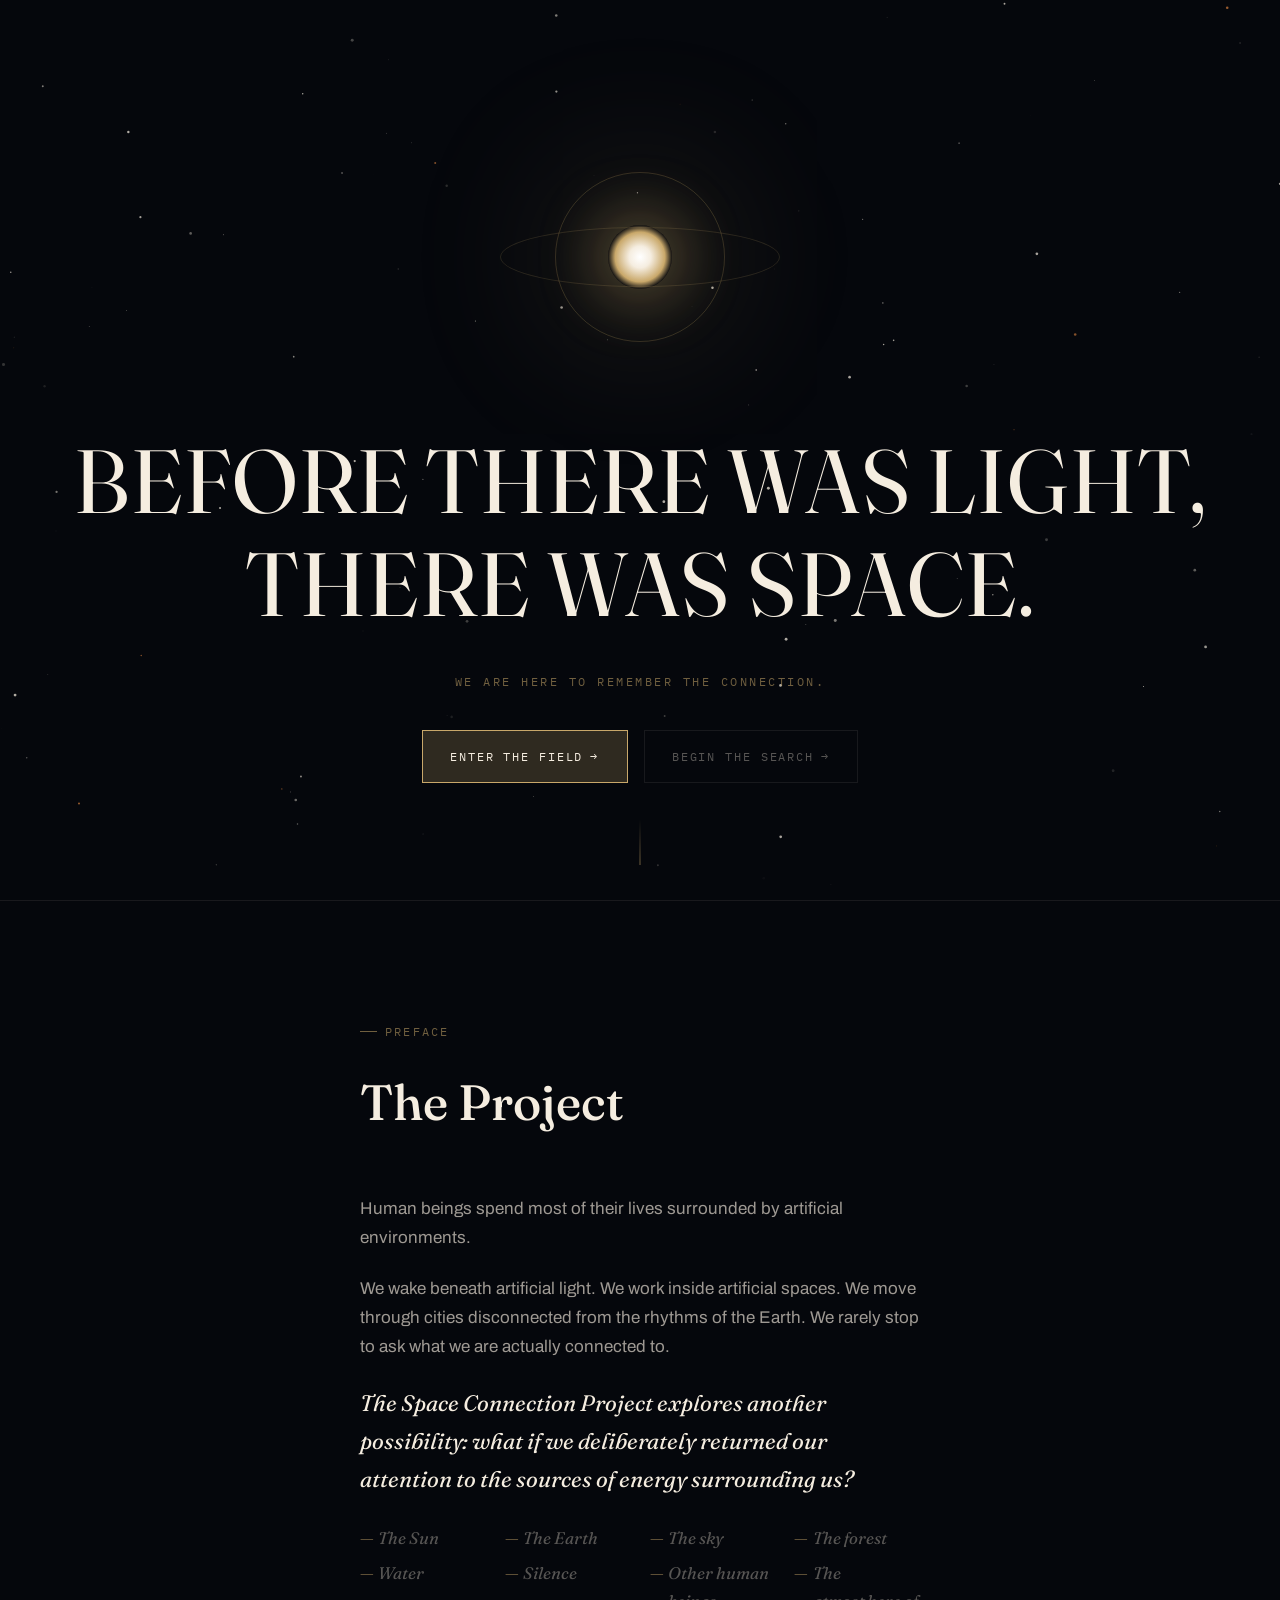
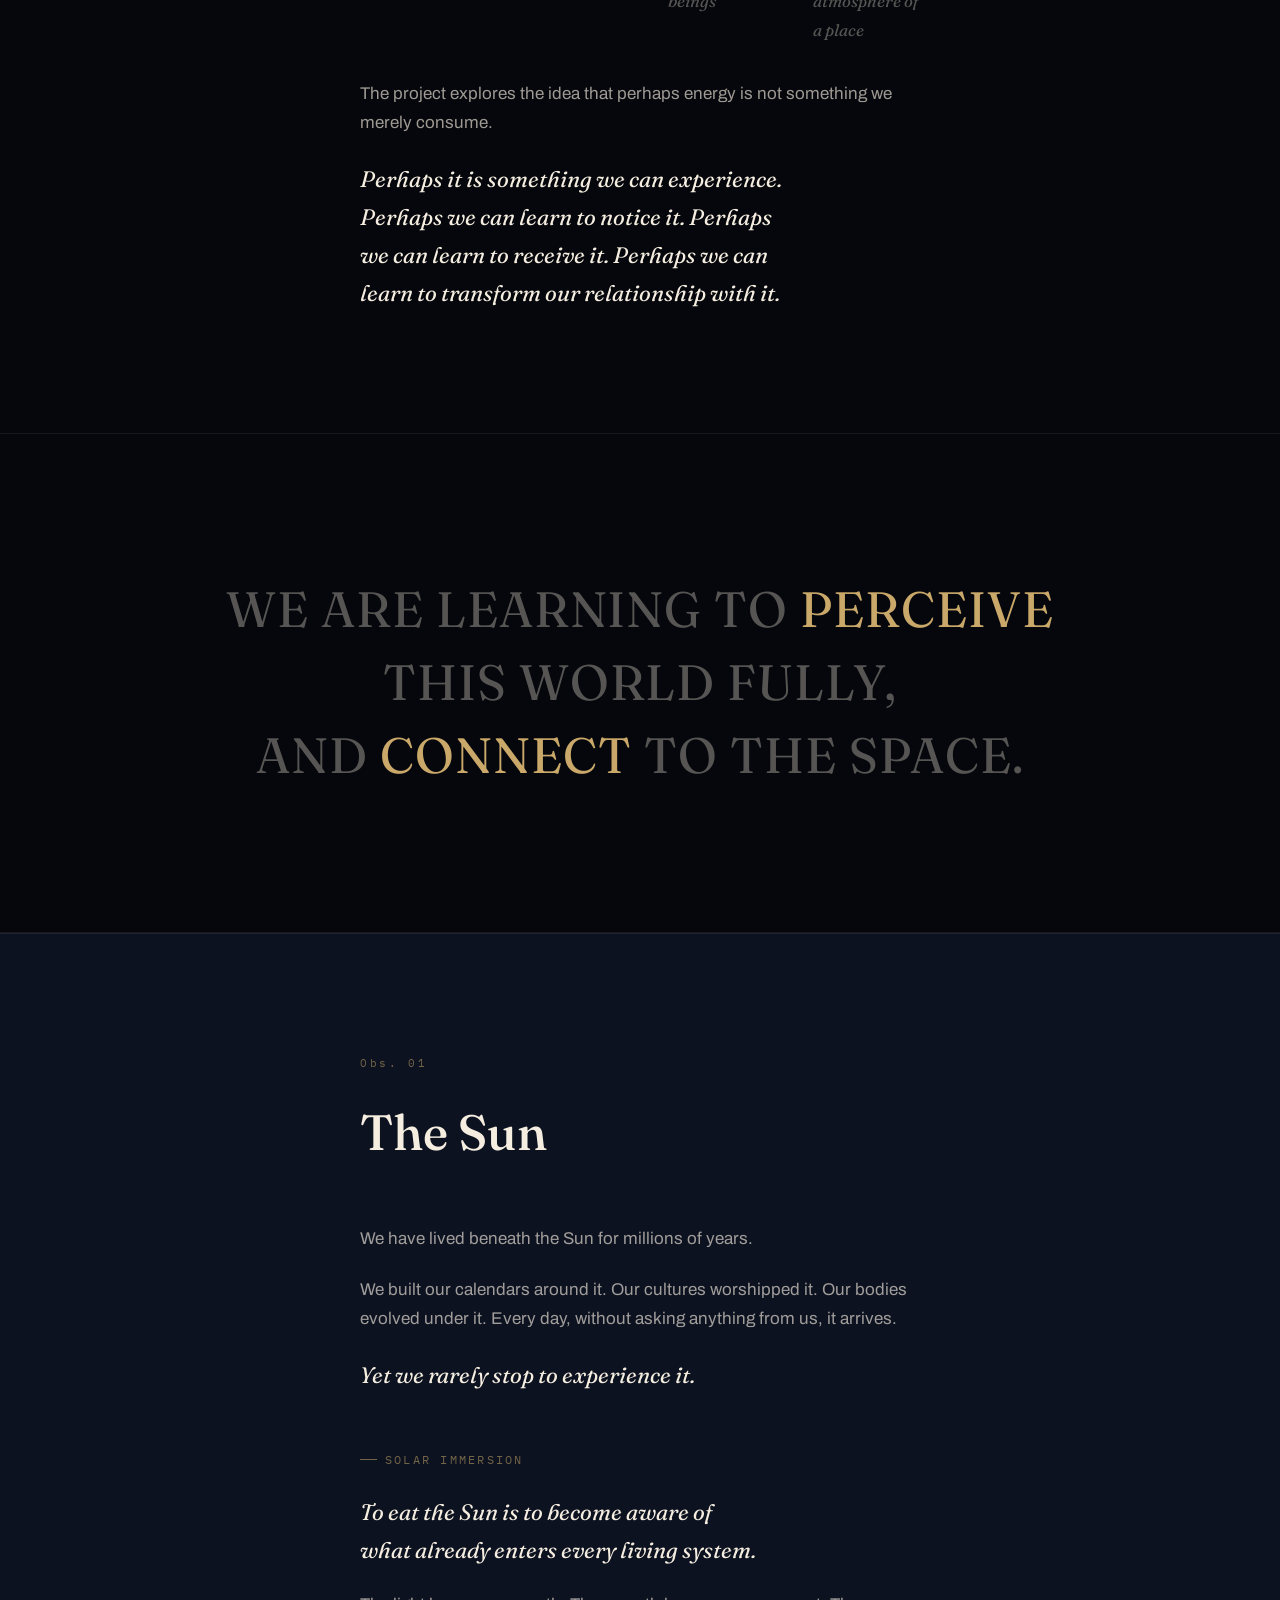
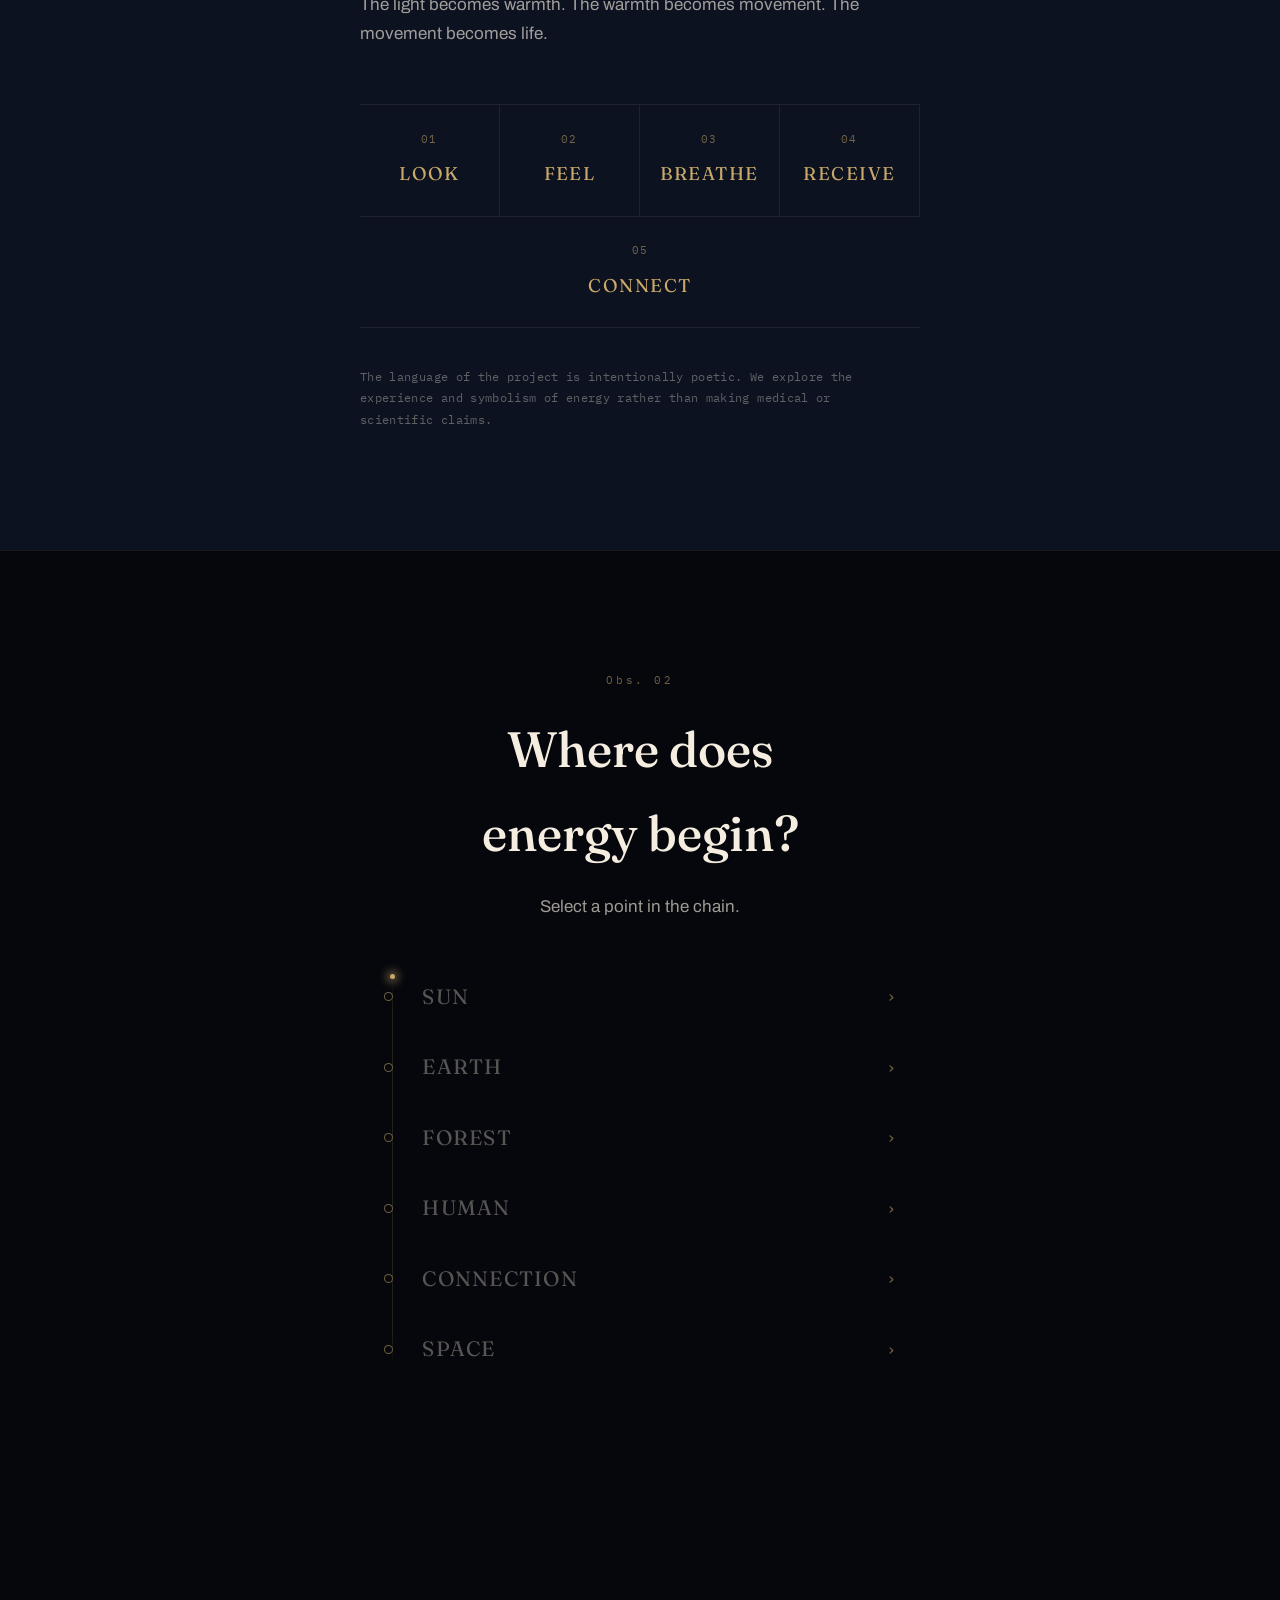
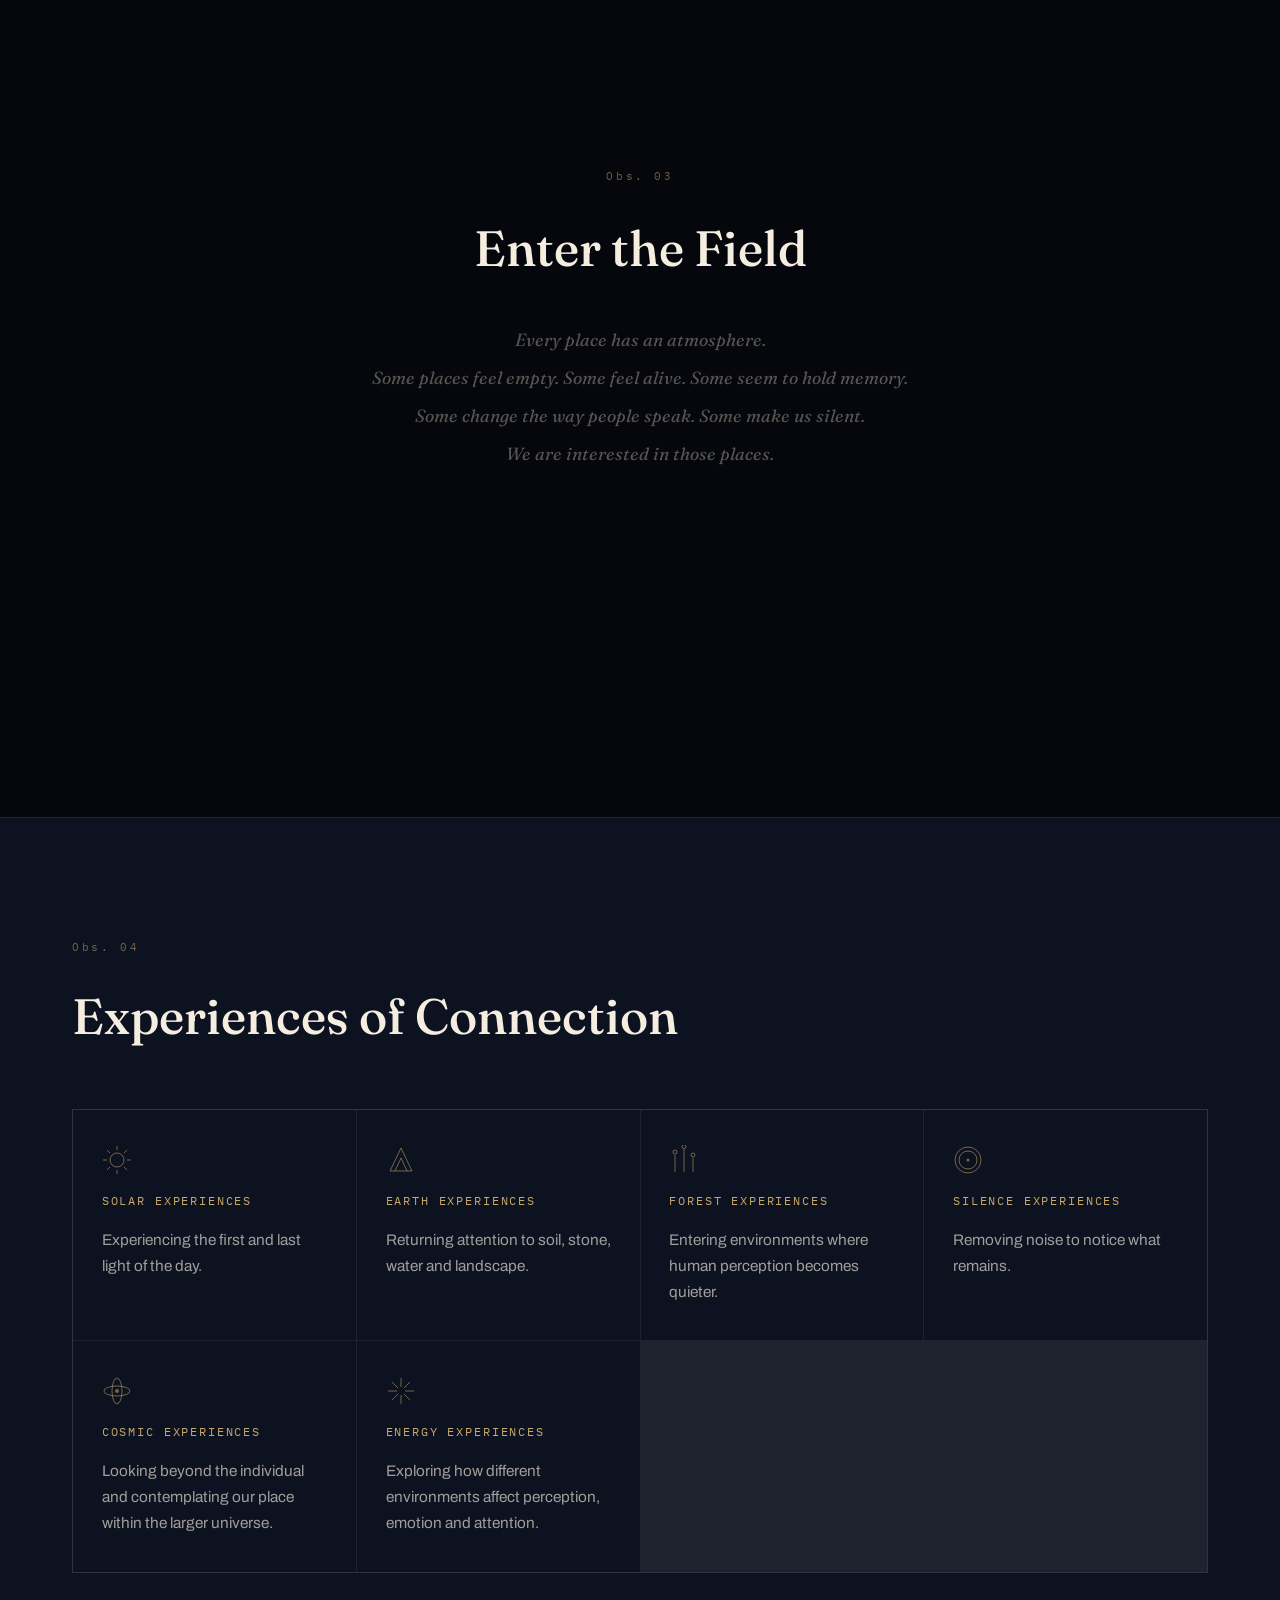
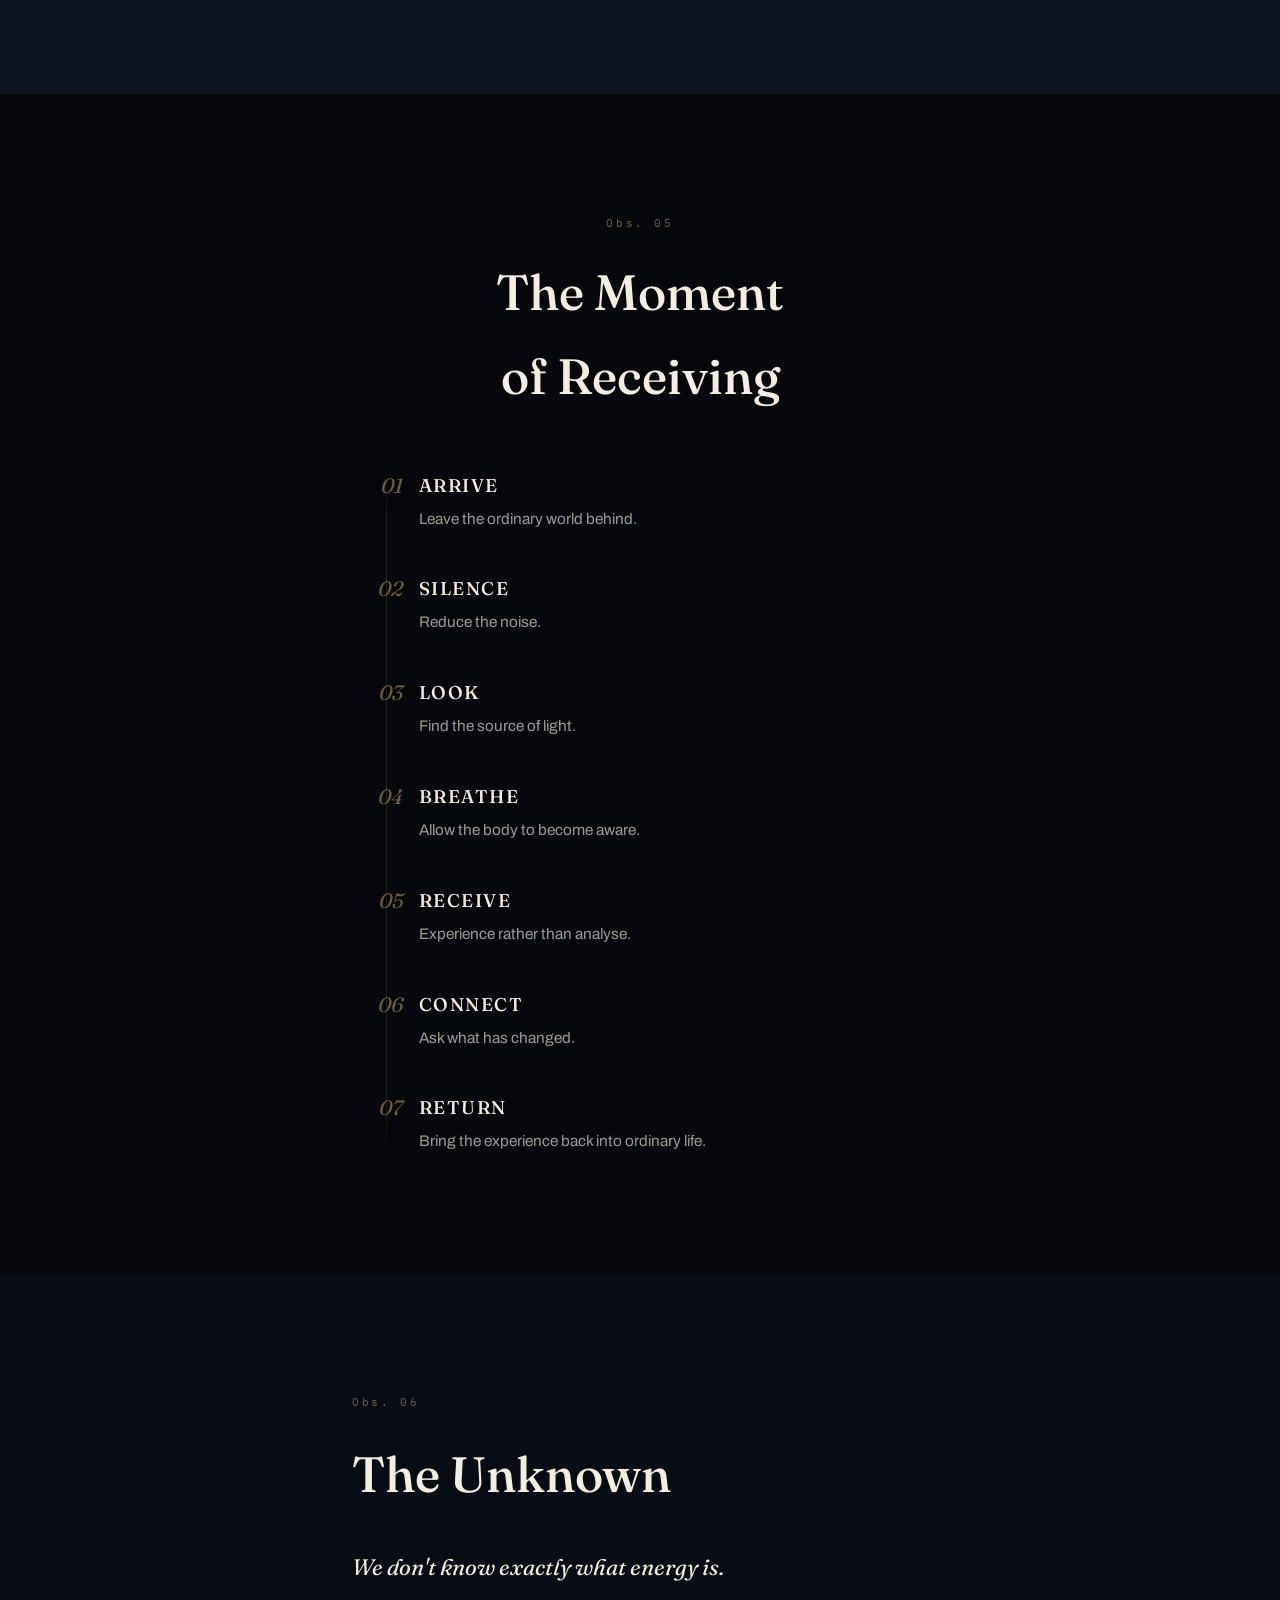
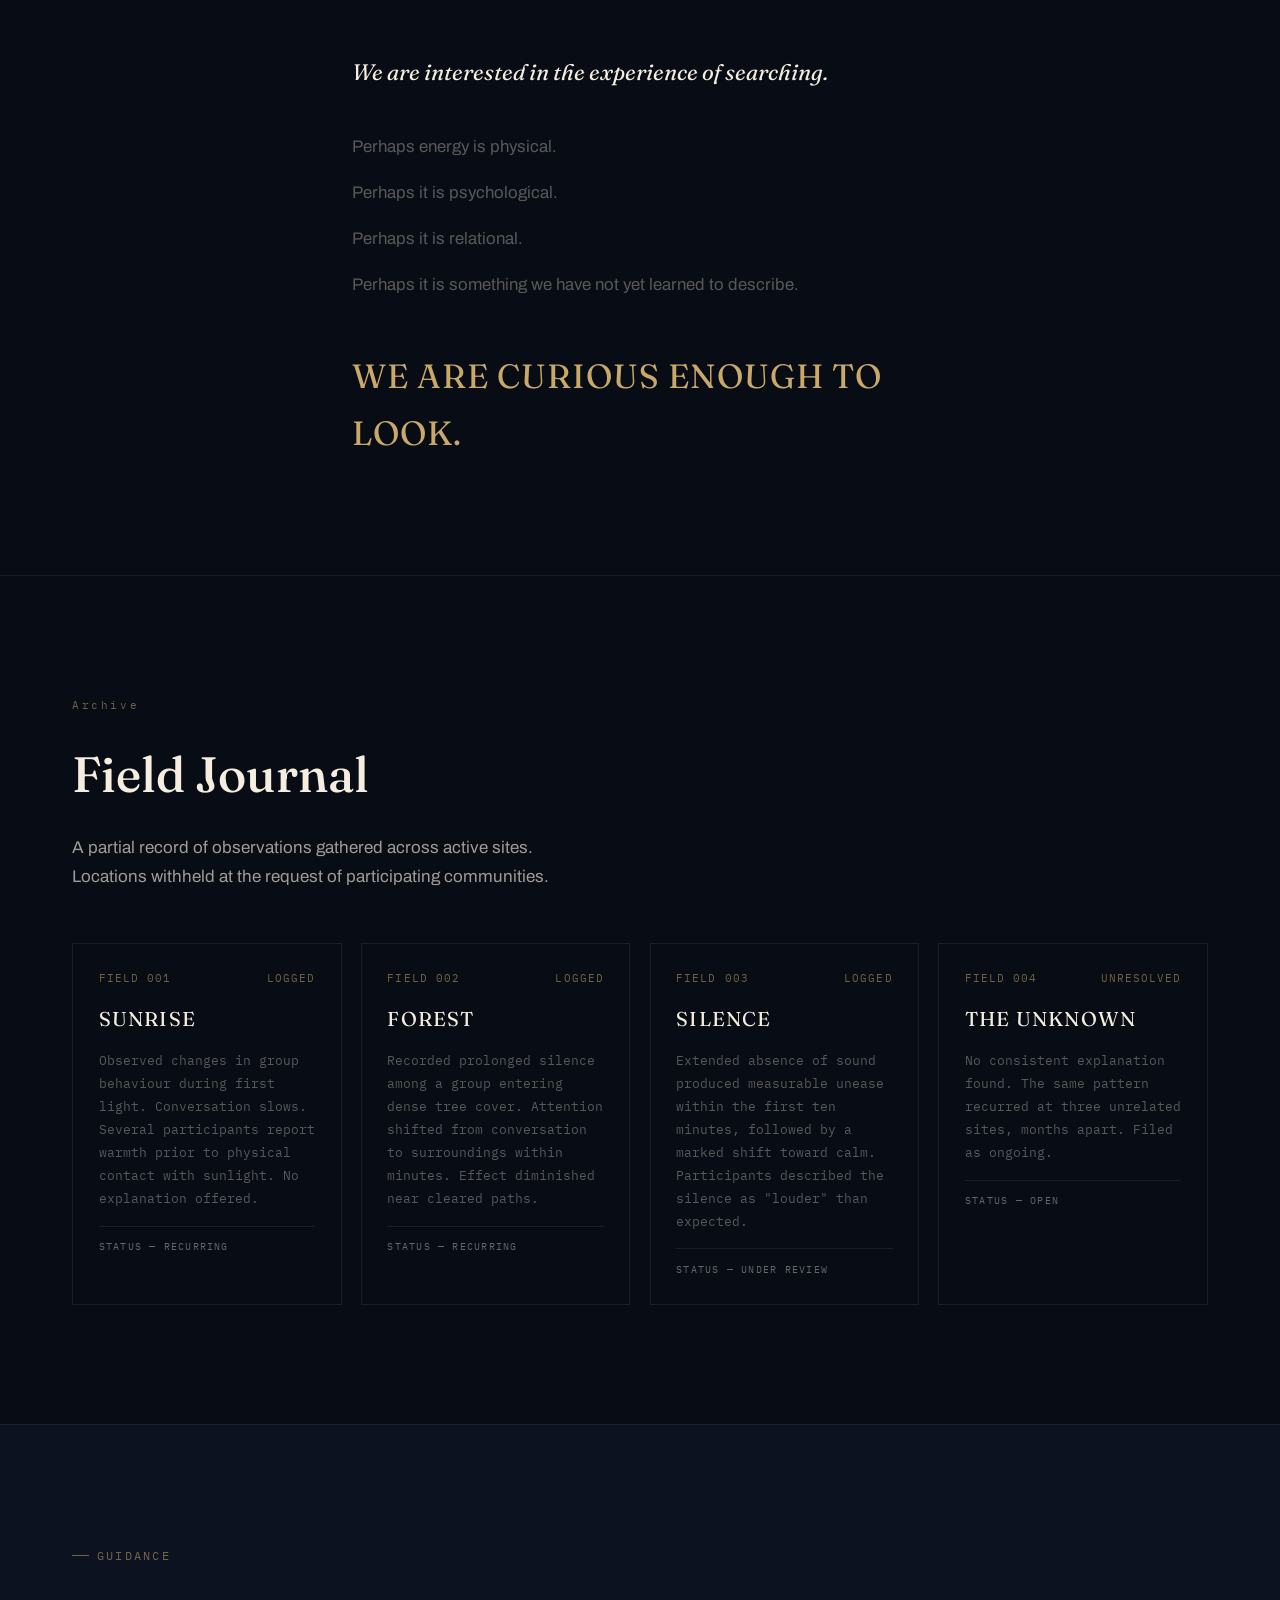
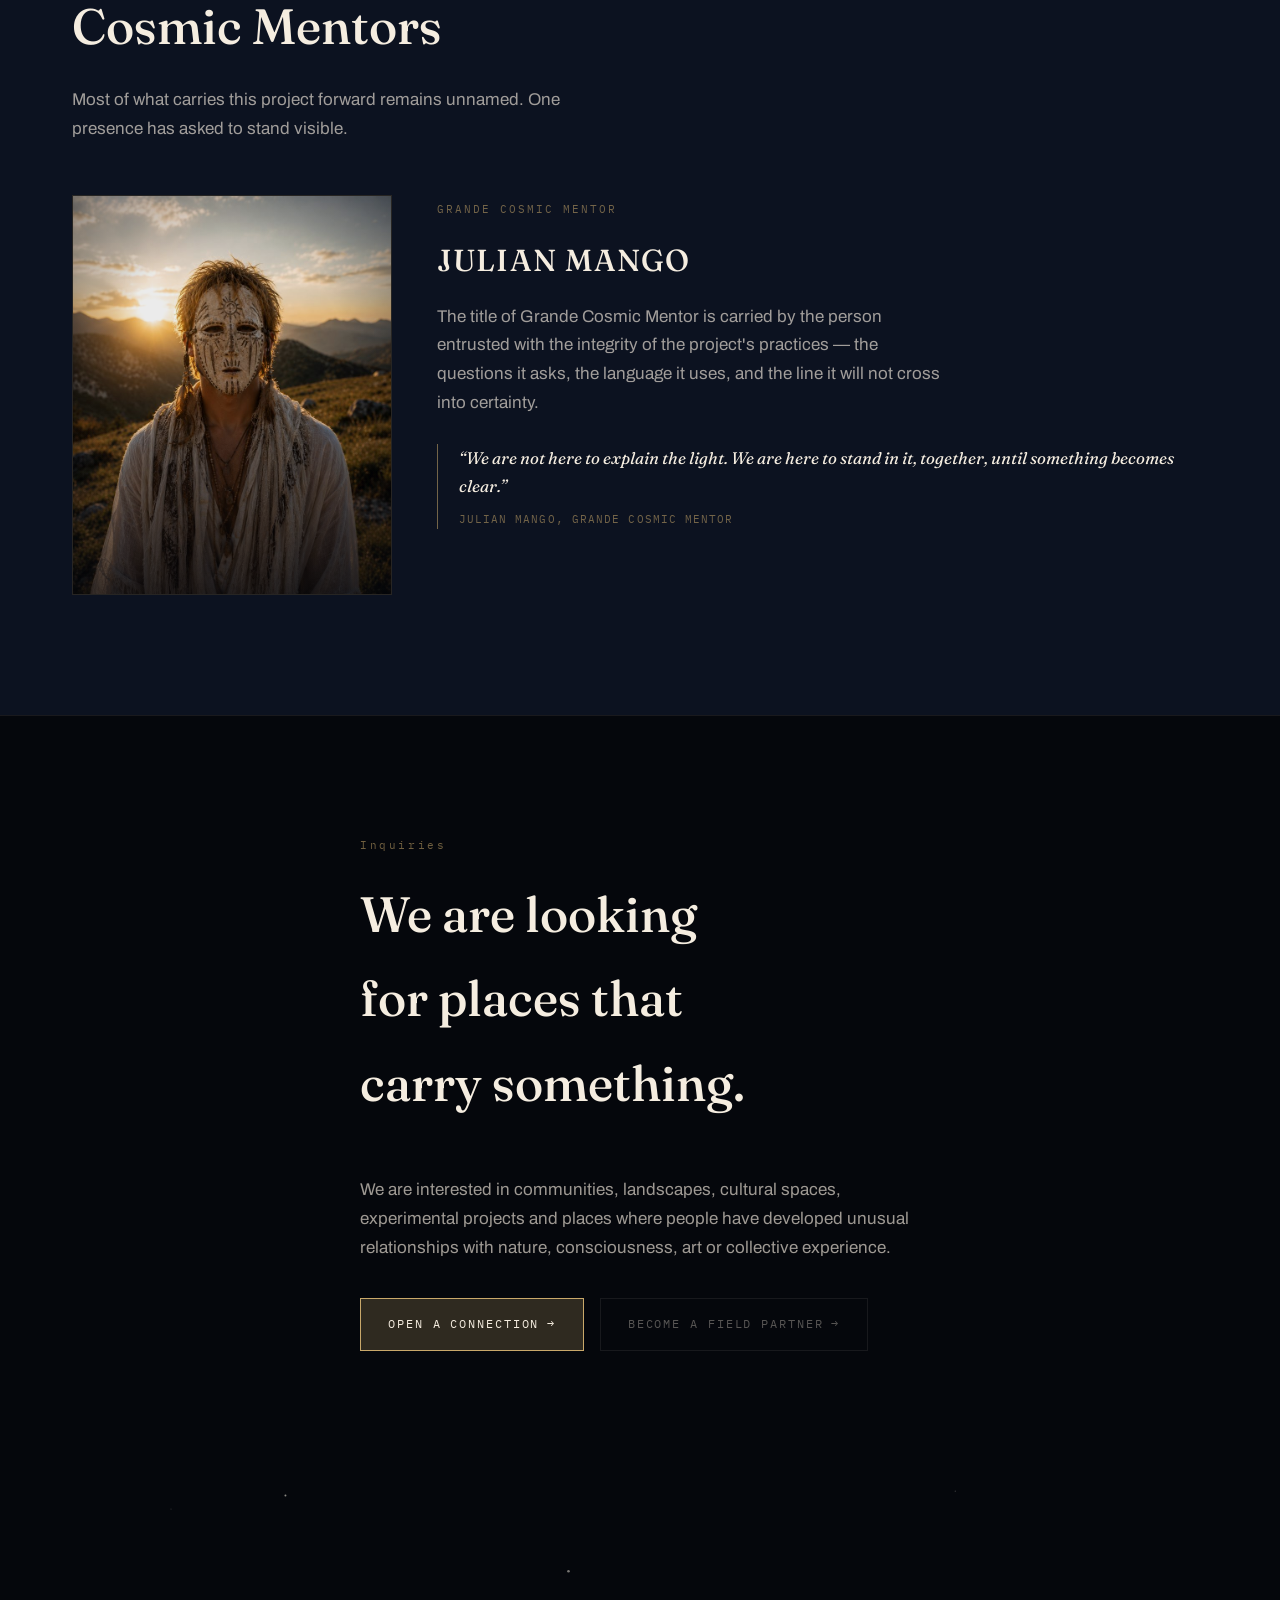
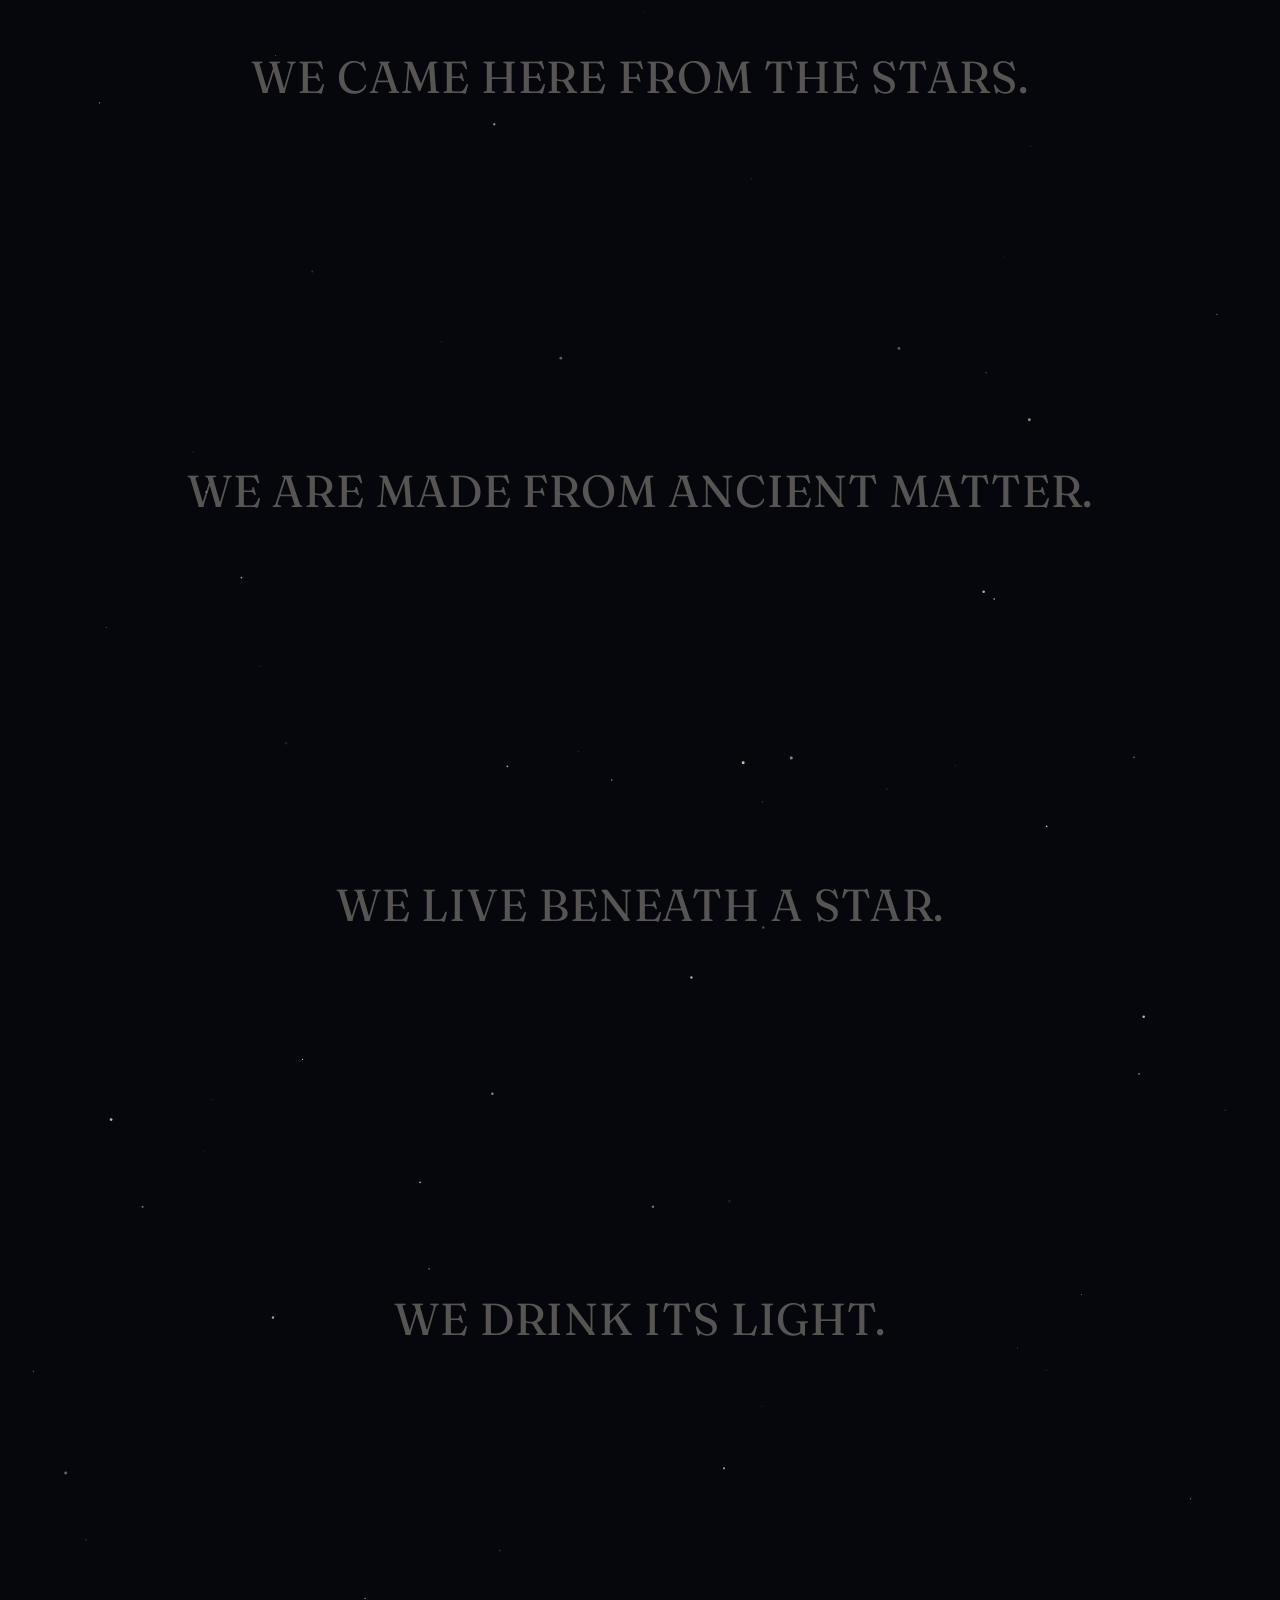
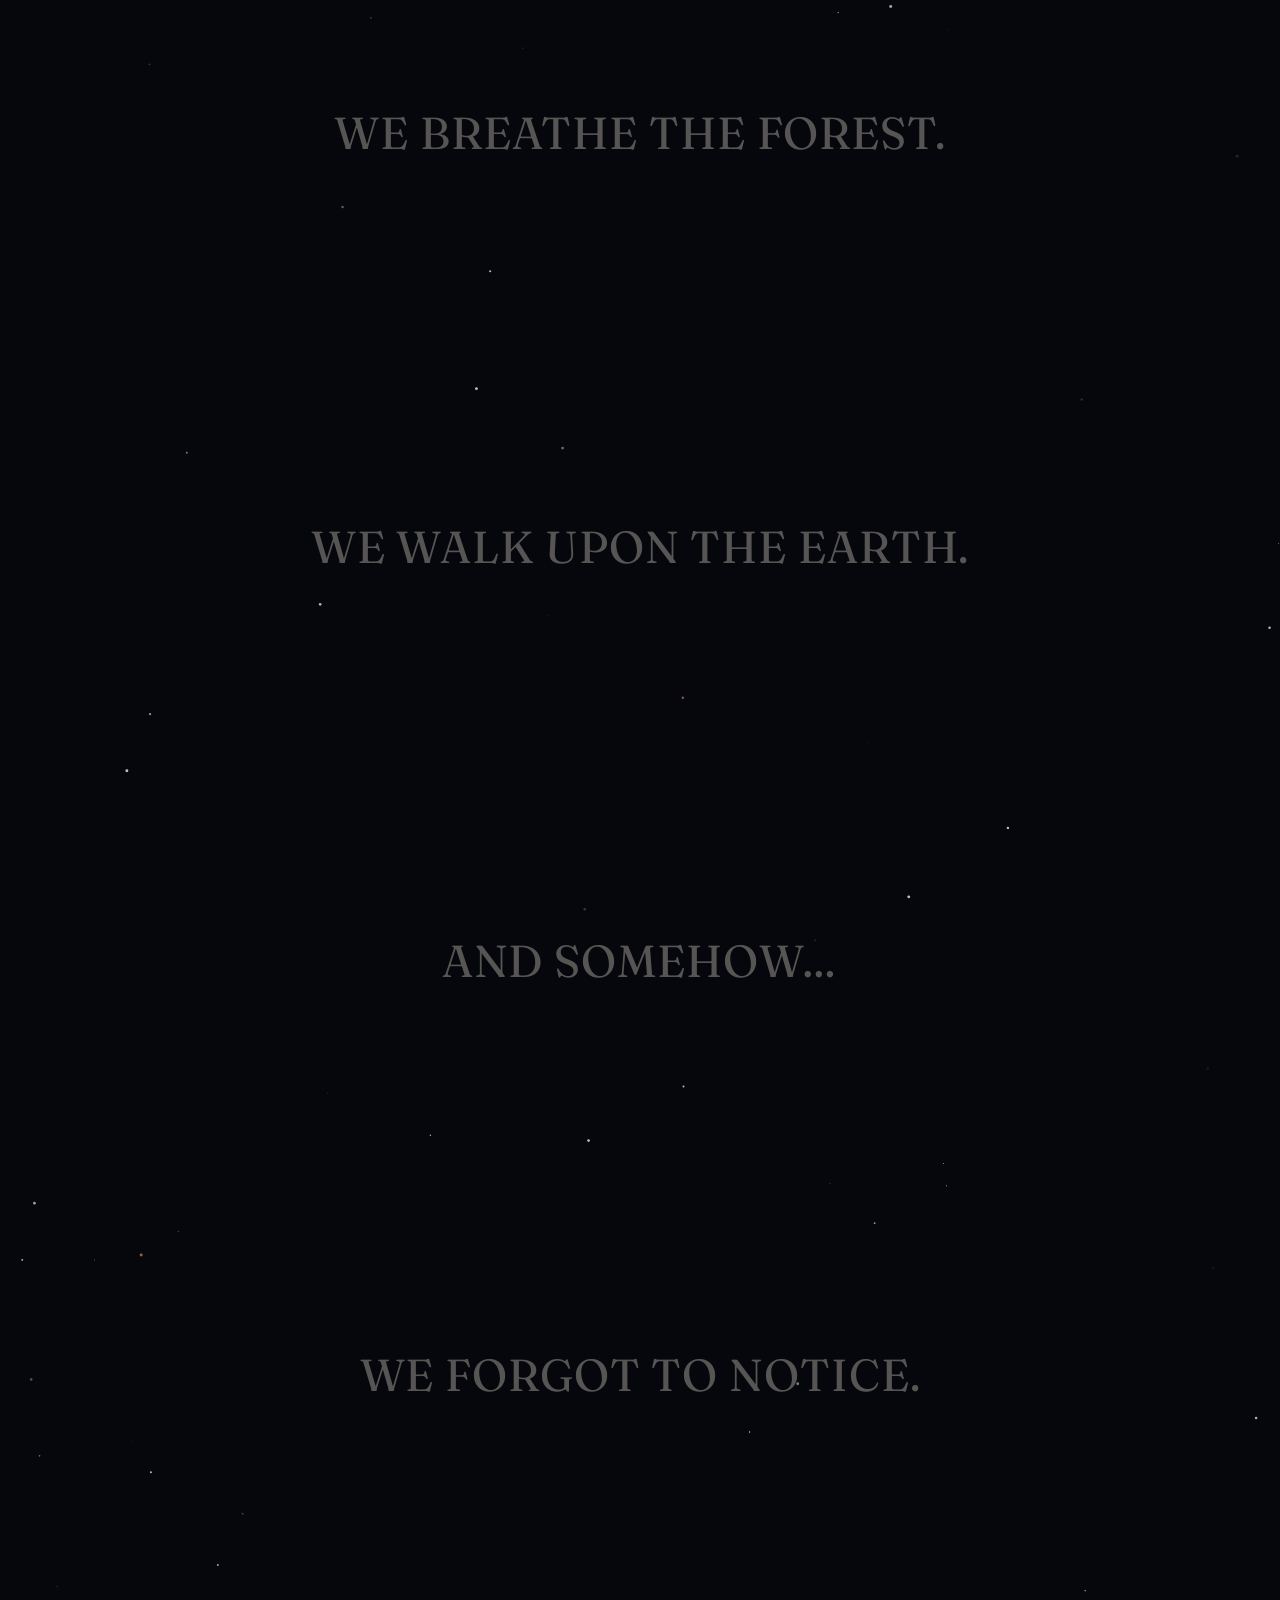
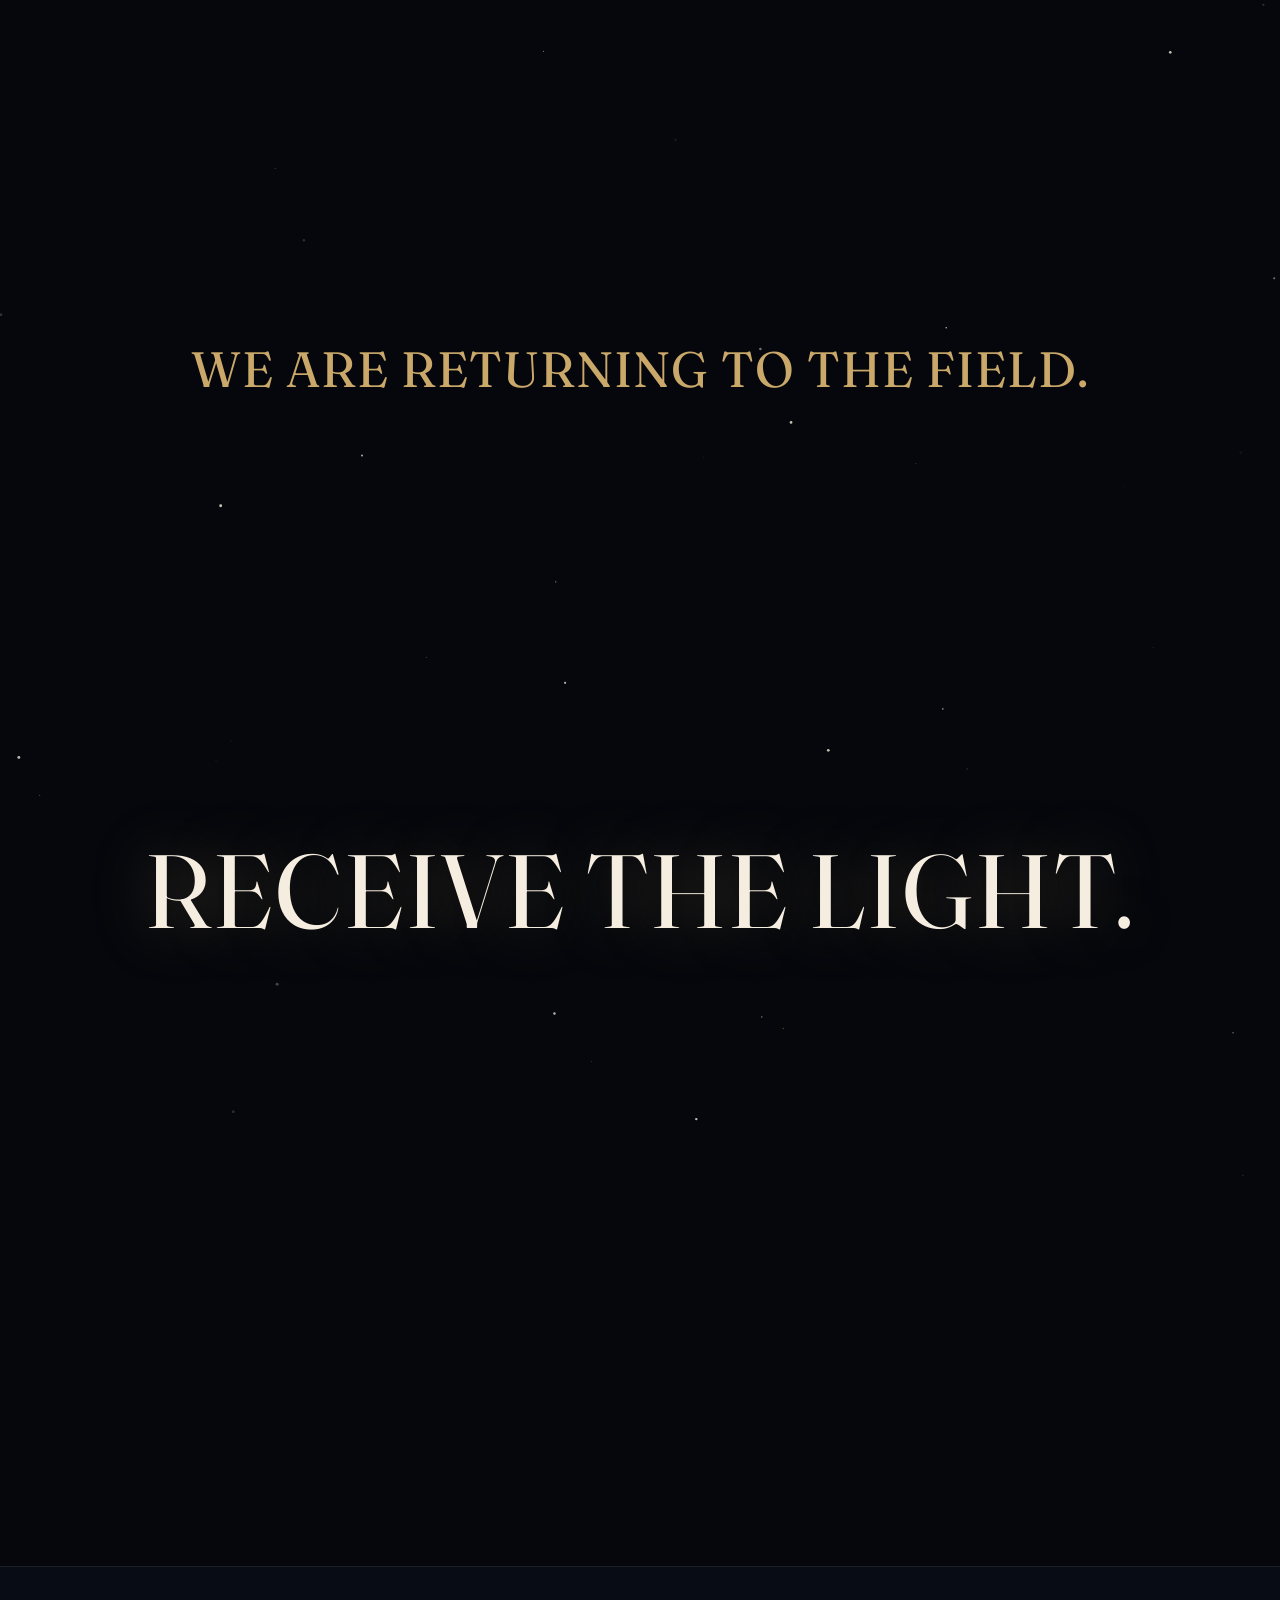
==== index.html @ e162c216 "Add The Space Connection Project website Single-page cinematic portal covering the project's philoso" ====
<!DOCTYPE html>
<html lang="en">
<head>
<meta charset="UTF-8" />
<meta name="viewport" content="width=device-width, initial-scale=1.0" />
<title>The Space Connection Project</title>
<meta name="description" content="An experimental initiative studying human attention, sunlight, silence, place, and the unexplained relationship between the body and the field that surrounds it." />
<meta name="theme-color" content="#05070c" />
<link rel="preconnect" href="https://fonts.googleapis.com" />
<link rel="preconnect" href="https://fonts.gstatic.com" crossorigin />
<link href="https://fonts.googleapis.com/css2?family=Fraunces:ital,opsz,wght@0,9..144,300;0,9..144,400;0,9..144,500;0,9..144,600;1,9..144,400;1,9..144,500&family=Archivo:wght@400;500;600;700&family=IBM+Plex+Mono:wght@400;500&display=swap" rel="stylesheet" />
<style>
  :root{
    --void:#05070c;
    --void-2:#080c15;
    --midnight:#0c1220;
    --midnight-2:#0f172c;
    --indigo:#1a2440;
    --hairline:rgba(201,168,106,.16);
    --hairline-soft:rgba(245,237,224,.08);
    --gold:#c9a86a;
    --gold-dim:rgba(201,168,106,.55);
    --gold-faint:rgba(201,168,106,.22);
    --solar:#f5ede0;
    --solar-dim:rgba(245,237,224,.64);
    --solar-faint:rgba(245,237,224,.34);
    --amber:#d9823f;
    --amber-dim:rgba(217,130,63,.5);

    --serif:"Fraunces",ui-serif,Georgia,"Times New Roman",serif;
    --sans:"Archivo",ui-sans-serif,system-ui,-apple-system,"Segoe UI",sans-serif;
    --mono:"IBM Plex Mono",ui-monospace,"SFMono-Regular",Menlo,Consolas,monospace;

    --measure:38rem;
    --fs-hero:clamp(2.4rem,7.2vw,5.6rem);
    --fs-h1:clamp(2rem,4.6vw,3.1rem);
    --fs-h2:clamp(1.4rem,2.8vw,1.9rem);
    --fs-lede:clamp(1.15rem,2vw,1.4rem);
    --fs-body:1.0625rem;
    --fs-small:.86rem;
    --fs-mono:.78rem;

    --ease:cubic-bezier(.22,.61,.36,1);
    color-scheme: dark;
  }

  *,*::before,*::after{box-sizing:border-box;}
  html{background:var(--void);scroll-behavior:smooth;}
  body{
    margin:0;
    background:var(--void);
    color:var(--solar-dim);
    font-family:var(--sans);
    font-size:var(--fs-body);
    line-height:1.7;
    -webkit-font-smoothing:antialiased;
    text-rendering:optimizeLegibility;
    overflow-x:hidden;
  }

  ::selection{background:var(--gold-faint);color:var(--solar);}

  a{color:inherit;}
  button{font:inherit;color:inherit;}

  :focus-visible{outline:1px solid var(--gold);outline-offset:4px;}

  img,canvas{display:block;max-width:100%;}

  h1,h2,h3{
    font-family:var(--serif);
    font-weight:500;
    color:var(--solar);
    margin:0;
    text-wrap:balance;
  }

  p{margin:0;}

  .container{
    max-width:var(--measure);
    margin-inline:auto;
    padding-inline:1.5rem;
  }
  .container--wide{max-width:74rem;}

  .eyebrow{
    display:inline-flex;
    align-items:center;
    gap:.6em;
    font-family:var(--mono);
    font-size:var(--fs-mono);
    letter-spacing:.18em;
    text-transform:uppercase;
    color:var(--gold-dim);
  }
  .eyebrow::before{
    content:"";
    width:1.4em;height:1px;
    background:var(--gold-dim);
  }

  .cine{
    text-transform:uppercase;
    letter-spacing:.04em;
  }

  .lede{
    font-family:var(--serif);
    font-style:italic;
    font-weight:400;
    font-size:var(--fs-lede);
    color:var(--solar);
    text-wrap:balance;
  }

  .disclaimer{
    font-family:var(--mono);
    font-size:.74rem;
    letter-spacing:.03em;
    color:rgba(245,237,224,.36);
    line-height:1.8;
    max-width:34rem;
  }

  /* reveal utility */
  .reveal{
    opacity:0;
    transform:translateY(22px);
    transition:opacity 1.1s var(--ease), transform 1.1s var(--ease);
    will-change:opacity,transform;
  }
  .reveal.in{opacity:1;transform:translateY(0);}

  @media (prefers-reduced-motion: reduce){
    html{scroll-behavior:auto;}
    .reveal{transition:opacity .4s linear;transform:none;}
    *{animation-duration:.001ms !important; animation-iteration-count:1 !important; transition-duration:.2s !important;}
  }

  /* ---------------- NAV ---------------- */
  .site-nav{
    position:fixed;
    inset:0 0 auto 0;
    z-index:50;
    display:flex;
    align-items:center;
    justify-content:space-between;
    padding:1.1rem 1.6rem;
    background:linear-gradient(to bottom, rgba(5,7,12,.92), rgba(5,7,12,0));
    opacity:0;
    transform:translateY(-8px);
    pointer-events:none;
    transition:opacity .6s var(--ease), transform .6s var(--ease);
  }
  .site-nav.visible{opacity:1;transform:translateY(0);pointer-events:auto;}
  .site-nav__mark{
    font-family:var(--mono);
    font-size:.72rem;
    letter-spacing:.2em;
    text-transform:uppercase;
    color:var(--solar-dim);
    text-decoration:none;
  }
  .site-nav__mark strong{color:var(--gold);font-weight:500;}
  .site-nav__links{
    list-style:none;
    display:flex;
    gap:1.4rem;
    margin:0;padding:0;
    flex-wrap:wrap;
    justify-content:flex-end;
  }
  .site-nav__links a{
    font-family:var(--mono);
    font-size:.68rem;
    letter-spacing:.14em;
    text-transform:uppercase;
    text-decoration:none;
    color:var(--solar-faint);
    transition:color .3s var(--ease);
  }
  .site-nav__links a:hover{color:var(--gold);}
  @media (max-width:720px){ .site-nav__links{display:none;} }

  /* ---------------- BUTTONS ---------------- */
  .actions{display:flex;gap:1rem;flex-wrap:wrap;align-items:center;}
  .btn{
    appearance:none;
    border:1px solid var(--gold-dim);
    background:transparent;
    color:var(--solar);
    font-family:var(--mono);
    font-size:.74rem;
    letter-spacing:.16em;
    text-transform:uppercase;
    text-decoration:none;
    padding:.95rem 1.7rem;
    cursor:pointer;
    display:inline-flex;
    align-items:center;
    gap:.6em;
    transition:border-color .4s var(--ease), color .4s var(--ease), background .4s var(--ease);
  }
  .btn::after{content:"→";font-family:var(--mono);transition:transform .4s var(--ease);}
  .btn:hover{border-color:var(--gold);color:var(--gold);}
  .btn:hover::after{transform:translateX(3px);}
  .btn--primary{
    background:var(--gold-faint);
    border-color:var(--gold);
    color:var(--solar);
  }
  .btn--primary:hover{background:var(--gold);color:var(--void);}
  .btn--ghost{border-color:var(--hairline-soft);color:var(--solar-faint);}
  .btn--ghost:hover{border-color:var(--gold-dim);color:var(--gold);}

  /* ---------------- HERO ---------------- */
  .hero{
    position:relative;
    min-height:100svh;
    display:flex;
    flex-direction:column;
    align-items:center;
    justify-content:center;
    gap:clamp(1rem,4vh,2.5rem);
    padding:6rem 1.5rem;
    background:var(--void);
    overflow:hidden;
  }
  .hero__canvas{position:absolute;inset:0;z-index:0;opacity:.9;}
  .hero__sun{
    position:relative;
    z-index:1;
    flex:none;
    width:clamp(170px,38vw,280px);
    height:clamp(170px,38vw,280px);
    pointer-events:none;
  }
  .sun-core{
    position:absolute;left:50%;top:50%;
    width:6px;height:6px;
    border-radius:50%;
    transform:translate(-50%,-50%) scale(.4);
    background:radial-gradient(circle at 50% 50%, #fff 0%, var(--solar) 24%, var(--gold) 55%, rgba(201,168,106,0) 72%);
    box-shadow:0 0 40px 8px rgba(201,168,106,.35), 0 0 120px 40px rgba(201,168,106,.12);
    animation:sun-emerge 4.5s var(--ease) forwards .3s;
  }
  @keyframes sun-emerge{
    0%{transform:translate(-50%,-50%) scale(.15);opacity:.5;width:2px;height:2px;box-shadow:none;}
    40%{opacity:1;}
    100%{transform:translate(-50%,-50%) scale(1);width:64px;height:64px;opacity:1;
      box-shadow:0 0 60px 10px rgba(201,168,106,.4), 0 0 160px 60px rgba(201,168,106,.14);}
  }
  .orbit-ring{
    position:absolute;left:50%;top:50%;
    border:1px solid var(--gold-faint);
    border-radius:50%;
    transform:translate(-50%,-50%);
    opacity:0;
    animation:ring-fade 2.4s var(--ease) forwards, ring-spin linear infinite;
  }
  .orbit-ring--a{width:170px;height:170px;animation-delay:2.1s,2.1s;animation-duration:2.4s,60s;}
  .orbit-ring--b{width:280px;height:60px;animation-delay:2.5s,2.5s;animation-duration:2.4s,90s;border-color:var(--hairline);}
  @keyframes ring-fade{to{opacity:1;}}
  @keyframes ring-spin{to{transform:translate(-50%,-50%) rotate(360deg);}}

  .hero__body{
    position:relative;z-index:2;
    text-align:center;
    display:flex;
    flex-direction:column;
    align-items:center;
    gap:2.4rem;
  }
  .hero__lines{display:flex;flex-direction:column;gap:.35em;}
  .hero__line{
    font-family:var(--serif);
    font-weight:400;
    font-size:var(--fs-hero);
    line-height:1.08;
    letter-spacing:.01em;
    color:var(--solar);
    text-transform:uppercase;
    opacity:0;
    filter:blur(6px);
    animation:line-in 2s var(--ease) forwards;
  }
  .hero__line--1{animation-delay:3.1s;}
  .hero__line--2{animation-delay:3.6s;}
  @keyframes line-in{
    to{opacity:1;filter:blur(0);}
  }
  .hero__remember{
    font-family:var(--mono);
    font-size:var(--fs-mono);
    letter-spacing:.2em;
    text-transform:uppercase;
    color:var(--gold-dim);
    opacity:0;
    animation:line-in 2s var(--ease) forwards 5.2s;
  }
  .hero__actions{
    opacity:0;
    animation:line-in 1.6s var(--ease) forwards 6.2s;
  }
  .hero__scroll{
    position:absolute;
    bottom:2.2rem;left:50%;
    transform:translateX(-50%);
    z-index:2;
    width:1px;height:46px;
    background:linear-gradient(to bottom, transparent, var(--gold-dim));
    opacity:0;
    animation:line-in 1.5s var(--ease) forwards 7s;
  }

  #light-flash{
    position:fixed;inset:0;z-index:200;
    background:radial-gradient(circle at 50% 42%, var(--solar) 0%, var(--gold) 35%, var(--void) 78%);
    opacity:0;
    pointer-events:none;
  }
  #light-flash.flashing{animation:flash-seq 1.8s ease-in-out forwards;}
  @keyframes flash-seq{
    0%{opacity:0;}
    45%{opacity:1;}
    100%{opacity:0;}
  }

  /* ---------------- SECTION SCAFFOLD ---------------- */
  section{position:relative;}
  .band{
    padding:7.5rem 0;
    background:var(--void);
    border-top:1px solid var(--hairline-soft);
  }
  .band--midnight{background:var(--midnight);}
  .band--deep{background:var(--void-2);}
  .band__head{
    display:flex;
    flex-direction:column;
    gap:1.1rem;
    margin-bottom:3.2rem;
  }
  .band__title{font-size:var(--fs-h1);}
  .obs-tag{
    font-family:var(--mono);
    font-size:.68rem;
    letter-spacing:.24em;
    color:var(--gold-dim);
  }
  .stack{display:flex;flex-direction:column;gap:1.4rem;}
  .stack--tight{gap:.85rem;}

  /* ---------------- THE PROJECT ---------------- */
  .project__list{
    list-style:none;
    margin:1.6rem 0 0;
    padding:0;
    display:grid;
    grid-template-columns:repeat(auto-fit,minmax(120px,1fr));
    gap:.4rem 1.2rem;
    font-family:var(--serif);
    font-style:italic;
    color:var(--solar-faint);
    font-size:1.05rem;
    max-width:40rem;
  }
  .project__list li{position:relative;padding-left:1.1em;}
  .project__list li::before{content:"—";position:absolute;left:0;color:var(--gold-dim);}

  /* ---------------- CENTRAL PHRASE ---------------- */
  .phrase{
    background:var(--void);
    padding:9rem 1.5rem;
    text-align:center;
    border-top:1px solid var(--hairline-soft);
    border-bottom:1px solid var(--hairline-soft);
  }
  .phrase__line{
    font-family:var(--serif);
    font-weight:400;
    font-size:clamp(1.6rem,4.4vw,3.1rem);
    line-height:1.28;
    text-transform:uppercase;
    letter-spacing:.02em;
    color:var(--solar-faint);
  }
  .phrase__line em{
    font-style:normal;
    color:var(--gold);
  }
  .phrase__line + .phrase__line{margin-top:.2em;}

  /* ---------------- SOLAR RITUAL ROW (LOOK/FEEL/...) ---------------- */
  .solar-steps{
    display:flex;
    flex-wrap:wrap;
    gap:0;
    margin-top:3.4rem;
    border-top:1px solid var(--hairline-soft);
  }
  .solar-steps__item{
    flex:1 1 140px;
    padding:1.6rem 1rem;
    text-align:center;
    border-right:1px solid var(--hairline-soft);
    border-bottom:1px solid var(--hairline-soft);
    position:relative;
  }
  .solar-steps__item:last-child{border-right:none;}
  .solar-steps__num{
    font-family:var(--mono);
    font-size:.66rem;
    color:var(--gold-dim);
    display:block;
    margin-bottom:.6rem;
    letter-spacing:.14em;
  }
  .solar-steps__word{
    font-family:var(--serif);
    font-size:1.15rem;
    letter-spacing:.08em;
    text-transform:uppercase;
    color:var(--solar-dim);
    transition:color .4s var(--ease);
  }
  .solar-steps__item.in .solar-steps__word{color:var(--gold);}
  @media (max-width:640px){
    .solar-steps__item{flex:1 1 45%;}
  }

  /* ---------------- ENERGY CHAIN ---------------- */
  .chain{
    position:relative;
    max-width:32rem;
    margin:0 auto;
    padding-left:2.4rem;
  }
  .chain::before{
    content:"";
    position:absolute;
    left:.5rem;top:.4rem;bottom:.4rem;
    width:1px;
    background:linear-gradient(to bottom, transparent, var(--hairline) 8%, var(--hairline) 92%, transparent);
  }
  .chain__particle{
    position:absolute;
    left:calc(.5rem - 2px);
    width:5px;height:5px;
    border-radius:50%;
    background:var(--gold);
    box-shadow:0 0 10px 3px rgba(201,168,106,.6);
    animation:travel 7s linear infinite;
  }
  @keyframes travel{
    0%{top:0%;opacity:0;}
    8%{opacity:1;}
    92%{opacity:1;}
    100%{top:100%;opacity:0;}
  }
  .node{margin-bottom:1.6rem;}
  .node__btn{
    position:relative;
    background:none;border:none;
    text-align:left;
    cursor:pointer;
    display:flex;
    align-items:center;
    gap:1rem;
    padding:.3rem 0;
    width:100%;
  }
  .node__dot{
    position:absolute;left:-2.4rem;
    width:9px;height:9px;
    border-radius:50%;
    border:1px solid var(--gold-dim);
    background:var(--void);
    transition:background .4s var(--ease), box-shadow .4s var(--ease);
  }
  .node.active .node__dot{background:var(--gold);box-shadow:0 0 12px 3px rgba(201,168,106,.5);}
  .node__label{
    font-family:var(--serif);
    font-size:1.3rem;
    letter-spacing:.06em;
    text-transform:uppercase;
    color:var(--solar-faint);
    transition:color .4s var(--ease);
  }
  .node.active .node__label{color:var(--gold);}
  .node__arrow{
    margin-left:auto;
    font-family:var(--mono);
    color:var(--gold-dim);
    transition:transform .4s var(--ease);
  }
  .node.active .node__arrow{transform:rotate(90deg);}
  .node__panel{
    display:grid;
    grid-template-rows:0fr;
    transition:grid-template-rows .5s var(--ease);
  }
  .node.active .node__panel{grid-template-rows:1fr;}
  .node__panel-inner{
    overflow:hidden;
  }
  .node__text{
    font-family:var(--serif);
    font-style:italic;
    color:var(--solar);
    font-size:1.05rem;
    padding:.7rem 0 .2rem;
  }

  /* ---------------- THE FIELD ---------------- */
  .field-full{
    min-height:100svh;
    display:flex;
    align-items:center;
    justify-content:center;
    background:var(--void);
    position:relative;
    overflow:hidden;
    text-align:center;
    padding:6rem 1.5rem;
  }
  .ripples{
    position:absolute;
    left:50%;top:50%;
    transform:translate(-50%,-50%);
    width:10px;height:10px;
    pointer-events:none;
  }
  .ripple{
    position:absolute;left:50%;top:50%;
    width:60px;height:60px;
    border:1px solid var(--gold-faint);
    border-radius:50%;
    transform:translate(-50%,-50%) scale(.2);
    opacity:0;
    animation:ripple-out 6s ease-out infinite;
  }
  .ripple:nth-child(2){animation-delay:2s;}
  .ripple:nth-child(3){animation-delay:4s;}
  @keyframes ripple-out{
    0%{transform:translate(-50%,-50%) scale(.2);opacity:.55;}
    100%{transform:translate(-50%,-50%) scale(9);opacity:0;}
  }
  .field-full__content{position:relative;z-index:2;max-width:34rem;}
  .field-full__lines{
    display:flex;flex-direction:column;gap:.5rem;
    margin:2.2rem 0;
    font-family:var(--serif);
    font-style:italic;
    color:var(--solar-faint);
    font-size:1.1rem;
  }
  .field-full__we-call{
    font-family:var(--serif);
    text-transform:uppercase;
    font-size:clamp(1.6rem,3.6vw,2.4rem);
    color:var(--gold);
    letter-spacing:.04em;
    margin-top:2.4rem;
  }

  /* ---------------- EXPERIENCES ---------------- */
  .cards{
    display:grid;
    grid-template-columns:repeat(auto-fit,minmax(240px,1fr));
    gap:1px;
    background:var(--hairline-soft);
    border:1px solid var(--hairline-soft);
  }
  .card{
    background:var(--midnight);
    padding:2.2rem 1.8rem;
    display:flex;
    flex-direction:column;
    gap:1rem;
    transition:background .4s var(--ease);
  }
  .card:hover{background:var(--midnight-2);}
  .card__glyph{width:30px;height:30px;color:var(--gold-dim);}
  .card__title{
    font-family:var(--mono);
    font-size:.72rem;
    letter-spacing:.16em;
    text-transform:uppercase;
    color:var(--gold);
  }
  .card__text{font-size:.96rem;color:var(--solar-dim);}

  /* ---------------- RITUAL ---------------- */
  .ritual{
    position:relative;
    max-width:34rem;
    margin:0 auto;
    padding-left:3.2rem;
  }
  .ritual::before{
    content:"";
    position:absolute;left:1.1rem;top:.5rem;bottom:.5rem;
    width:1px;
    background:linear-gradient(to bottom, transparent, var(--hairline) 6%, var(--hairline) 94%, transparent);
  }
  .ritual__step{
    position:relative;
    padding-bottom:2.6rem;
    display:flex;
    gap:1.3rem;
    align-items:baseline;
  }
  .ritual__step:last-child{padding-bottom:0;}
  .ritual__num{
    position:absolute;left:-3.2rem;top:-.15rem;
    width:2.2rem;
    font-family:var(--serif);
    font-style:italic;
    font-size:1.3rem;
    color:var(--gold-dim);
    text-align:right;
  }
  .ritual__body h3{
    font-size:1.15rem;
    letter-spacing:.08em;
    text-transform:uppercase;
    margin-bottom:.3rem;
  }
  .ritual__body p{color:var(--solar-dim);font-size:.96rem;}

  /* ---------------- THE UNKNOWN ---------------- */
  .unknown{
    min-height:100svh;
    background:var(--void-2);
    display:flex;
    align-items:center;
    padding:6rem 1.5rem;
  }
  .unknown__inner{max-width:36rem;margin:0 auto;width:100%;}
  .unknown__open p{
    font-family:var(--serif);
    font-style:italic;
    font-size:clamp(1.1rem,2.2vw,1.4rem);
    color:var(--solar);
    margin-bottom:.9rem;
  }
  .unknown__maybe{
    margin-top:2.6rem;
    display:flex;flex-direction:column;gap:1.1rem;
  }
  .unknown__maybe p{
    font-size:1.05rem;
    color:var(--solar-faint);
  }
  .unknown__final{
    margin-top:3rem;
    font-family:var(--serif);
    text-transform:uppercase;
    font-size:clamp(1.4rem,3.2vw,2.1rem);
    color:var(--gold);
    letter-spacing:.03em;
  }

  /* ---------------- FIELD JOURNAL ---------------- */
  .journal{
    display:grid;
    grid-template-columns:repeat(auto-fit,minmax(260px,1fr));
    gap:1.2rem;
  }
  .journal__entry{
    border:1px solid var(--hairline-soft);
    padding:1.6rem;
    display:flex;
    flex-direction:column;
    gap:.9rem;
    font-family:var(--mono);
    background:var(--void-2);
  }
  .journal__meta{
    display:flex;
    justify-content:space-between;
    font-size:.66rem;
    letter-spacing:.1em;
    color:var(--gold-dim);
    text-transform:uppercase;
  }
  .journal__title{
    font-family:var(--serif);
    font-size:1.25rem;
    text-transform:uppercase;
    letter-spacing:.06em;
    color:var(--solar);
  }
  .journal__note{
    font-size:.82rem;
    line-height:1.75;
    color:var(--solar-faint);
  }
  .journal__status{
    font-size:.64rem;
    letter-spacing:.12em;
    text-transform:uppercase;
    color:rgba(245,237,224,.4);
    border-top:1px solid var(--hairline-soft);
    padding-top:.7rem;
  }

  /* ---------------- COSMIC MENTORS ---------------- */
  .mentor{
    display:grid;
    grid-template-columns:minmax(220px,320px) 1fr;
    gap:2.8rem;
    align-items:start;
  }
  .mentor__portrait{
    position:relative;
    aspect-ratio:4/5;
    overflow:hidden;
    border:1px solid var(--hairline);
    background:var(--void-2);
  }
  .mentor__portrait img{
    width:100%;height:100%;object-fit:cover;display:block;
    filter:saturate(.92) contrast(1.05) brightness(.92);
  }
  .mentor__portrait::after{
    content:"";
    position:absolute;inset:0;
    background:
      linear-gradient(to top, rgba(5,7,12,.55), transparent 45%),
      radial-gradient(ellipse at center, transparent 55%, rgba(5,7,12,.4) 100%);
    pointer-events:none;
  }
  .mentor__info{display:flex;flex-direction:column;gap:1rem;padding-top:.3rem;}
  .mentor__title{
    font-family:var(--mono);
    font-size:.7rem;
    letter-spacing:.18em;
    text-transform:uppercase;
    color:var(--gold-dim);
  }
  .mentor__name{font-size:var(--fs-h2);text-transform:uppercase;letter-spacing:.04em;}
  .mentor__role{color:var(--solar-dim);max-width:32rem;}
  .mentor__quote{
    margin:.6rem 0 0;
    padding-left:1.3rem;
    border-left:1px solid var(--gold-dim);
  }
  .mentor__quote p{
    font-family:var(--serif);
    font-style:italic;
    color:var(--solar);
    font-size:1.05rem;
  }
  .mentor__quote cite{
    display:block;
    margin-top:.6rem;
    font-family:var(--mono);
    font-style:normal;
    font-size:.68rem;
    letter-spacing:.1em;
    text-transform:uppercase;
    color:var(--gold-dim);
  }
  @media (max-width:640px){
    .mentor{grid-template-columns:1fr;}
    .mentor__portrait{max-width:340px;margin:0 auto;}
  }

  /* ---------------- COLLABORATIONS ---------------- */
  .collab__text{max-width:36rem;}

  /* ---------------- MANIFESTO ---------------- */
  .manifesto{
    position:relative;
    background:var(--void);
  }
  .manifesto__canvas{position:absolute;inset:0;z-index:0;}
  .manifesto__line{
    position:relative;z-index:1;
    min-height:46svh;
    display:flex;
    align-items:center;
    justify-content:center;
    text-align:center;
    padding:2rem 1.5rem;
  }
  .manifesto__line p{
    font-family:var(--serif);
    font-size:clamp(1.5rem,4.4vw,2.8rem);
    color:var(--solar-faint);
    text-transform:uppercase;
    letter-spacing:.02em;
  }
  .manifesto__line--pause{min-height:20svh;}
  .manifesto__line--return p{color:var(--gold);font-size:clamp(1.6rem,4.8vw,3.1rem);}
  .manifesto__line--final{min-height:70svh;}
  .manifesto__line--final p{
    font-size:clamp(2.4rem,9vw,6.5rem);
    color:var(--solar);
    text-shadow:0 0 60px rgba(201,168,106,.35);
  }
  .manifesto__blackout{height:40svh;background:var(--void);position:relative;z-index:1;}

  /* ---------------- FOOTER ---------------- */
  .site-footer{
    background:var(--void-2);
    border-top:1px solid var(--hairline-soft);
    padding:5rem 0 2.5rem;
  }
  .site-footer__top{
    display:flex;
    flex-wrap:wrap;
    justify-content:space-between;
    gap:3rem;
    margin-bottom:3.5rem;
  }
  .site-footer__title{font-size:1.4rem;text-transform:uppercase;letter-spacing:.05em;}
  .site-footer__tagline{
    font-family:var(--serif);
    font-style:italic;
    color:var(--solar-faint);
    margin-top:.7rem;
    max-width:24rem;
  }
  .site-footer__nav{
    list-style:none;margin:0;padding:0;
    display:grid;
    grid-template-columns:repeat(2,minmax(110px,1fr));
    gap:.7rem 2rem;
  }
  .site-footer__nav a{
    font-family:var(--mono);
    font-size:.72rem;
    letter-spacing:.12em;
    text-transform:uppercase;
    text-decoration:none;
    color:var(--solar-faint);
    transition:color .3s var(--ease);
  }
  .site-footer__nav a:hover{color:var(--gold);}
  #contact-text{
    padding-top:2.4rem;
    border-top:1px solid var(--hairline-soft);
    font-family:var(--serif);
    font-style:italic;
    color:var(--solar-dim);
    max-width:30rem;
  }
  .site-footer__bottom{
    margin-top:3rem;
    display:flex;
    justify-content:space-between;
    flex-wrap:wrap;
    gap:.8rem;
    font-family:var(--mono);
    font-size:.66rem;
    letter-spacing:.08em;
    color:rgba(245,237,224,.3);
    text-transform:uppercase;
  }

  @media (max-width:640px){
    .band{padding:5rem 0;}
    .field-full,.unknown{padding:5rem 1.25rem;}
  }
</style>
</head>
<body>

<div id="light-flash" aria-hidden="true"></div>

<header class="site-nav" id="siteNav">
  <a class="site-nav__mark" href="#top"><strong>SCP</strong> · The Space Connection Project</a>
  <ul class="site-nav__links">
    <li><a href="#the-project">The Project</a></li>
    <li><a href="#the-sun">The Sun</a></li>
    <li><a href="#the-field">The Field</a></li>
    <li><a href="#experiences">Experiences</a></li>
    <li><a href="#field-journal">Field Journal</a></li>
          <li><a href="#mentors">Cosmic Mentors</a></li>
    <li><a href="#collaborations">Collaborations</a></li>
    <li><a href="#manifesto">Manifesto</a></li>
    <li><a href="#contact">Contact</a></li>
  </ul>
</header>

<main id="top">

  <!-- ============ HERO ============ -->
  <section class="hero" id="hero" aria-label="Introduction">
    <canvas class="hero__canvas" id="heroCanvas" aria-hidden="true"></canvas>
    <div class="hero__sun" aria-hidden="true">
      <div class="orbit-ring orbit-ring--b"></div>
      <div class="orbit-ring orbit-ring--a"></div>
      <div class="sun-core"></div>
    </div>
    <div class="hero__body">
      <div class="hero__lines">
        <span class="hero__line hero__line--1">Before there was light,</span>
        <span class="hero__line hero__line--2">there was space.</span>
      </div>
      <p class="hero__remember">We are here to remember the connection.</p>
      <div class="hero__actions actions">
        <button class="btn btn--primary" id="enterField" type="button">Enter the Field</button>
        <button class="btn btn--ghost" id="beginSearch" type="button">Begin the Search</button>
      </div>
    </div>
    <div class="hero__scroll" aria-hidden="true"></div>
  </section>

  <!-- ============ THE PROJECT ============ -->
  <section class="band" id="the-project" aria-labelledby="project-title">
    <div class="container">
      <div class="band__head reveal">
        <span class="eyebrow">Preface</span>
        <h2 class="band__title" id="project-title">The Project</h2>
      </div>
      <div class="stack reveal">
        <p>Human beings spend most of their lives surrounded by artificial environments.</p>
        <p>We wake beneath artificial light. We work inside artificial spaces. We move through cities disconnected from the rhythms of the Earth. We rarely stop to ask what we are actually connected to.</p>
        <p class="lede">The Space Connection Project explores another possibility: what if we deliberately returned our attention to the sources of energy surrounding us?</p>
      </div>
      <ul class="project__list reveal">
        <li>The Sun</li>
        <li>The Earth</li>
        <li>The sky</li>
        <li>The forest</li>
        <li>Water</li>
        <li>Silence</li>
        <li>Other human beings</li>
        <li>The atmosphere of a place</li>
      </ul>
      <div class="stack reveal" style="margin-top:2.2rem;">
        <p>The project explores the idea that perhaps energy is not something we merely consume.</p>
        <p class="lede">Perhaps it is something we can experience. Perhaps we can learn to notice it. Perhaps we can learn to receive it. Perhaps we can learn to transform our relationship with it.</p>
      </div>
    </div>
  </section>

  <!-- ============ CENTRAL PHRASE ============ -->
  <div class="phrase">
    <p class="phrase__line reveal">We are learning to <em>perceive</em></p>
    <p class="phrase__line reveal">this world fully,</p>
    <p class="phrase__line reveal">and <em>connect</em> to the space.</p>
  </div>

  <!-- ============ THE SUN ============ -->
  <section class="band band--midnight" id="the-sun" aria-labelledby="sun-title">
    <div class="container">
      <div class="band__head reveal">
        <span class="obs-tag">Obs. 01</span>
        <h2 class="band__title" id="sun-title">The Sun</h2>
      </div>
      <div class="stack reveal">
        <p>We have lived beneath the Sun for millions of years.</p>
        <p>We built our calendars around it. Our cultures worshipped it. Our bodies evolved under it. Every day, without asking anything from us, it arrives.</p>
        <p class="lede">Yet we rarely stop to experience it.</p>
      </div>

      <div class="stack reveal" style="margin-top:3.4rem;">
        <span class="eyebrow">Solar Immersion</span>
        <p class="lede">To eat the Sun is to become aware of what already enters every living system.</p>
        <p>The light becomes warmth. The warmth becomes movement. The movement becomes life.</p>
      </div>

      <div class="solar-steps reveal" id="solarSteps">
        <div class="solar-steps__item"><span class="solar-steps__num">01</span><span class="solar-steps__word">Look</span></div>
        <div class="solar-steps__item"><span class="solar-steps__num">02</span><span class="solar-steps__word">Feel</span></div>
        <div class="solar-steps__item"><span class="solar-steps__num">03</span><span class="solar-steps__word">Breathe</span></div>
        <div class="solar-steps__item"><span class="solar-steps__num">04</span><span class="solar-steps__word">Receive</span></div>
        <div class="solar-steps__item"><span class="solar-steps__num">05</span><span class="solar-steps__word">Connect</span></div>
      </div>

      <p class="disclaimer reveal" style="margin-top:2.4rem;">The language of the project is intentionally poetic. We explore the experience and symbolism of energy rather than making medical or scientific claims.</p>
    </div>
  </section>

  <!-- ============ ENERGY ============ -->
  <section class="band" id="energy" aria-labelledby="energy-title">
    <div class="container">
      <div class="band__head reveal" style="text-align:center;align-items:center;">
        <span class="obs-tag">Obs. 02</span>
        <h2 class="band__title" id="energy-title">Where does energy begin?</h2>
        <p style="max-width:30rem;color:var(--solar-dim);">Select a point in the chain.</p>
      </div>

      <div class="chain reveal" id="energyChain">
        <div class="chain__particle" aria-hidden="true"></div>

        <div class="node" data-text="Radiance without intention.">
          <button class="node__btn" type="button" aria-expanded="false">
            <span class="node__dot" aria-hidden="true"></span>
            <span class="node__label">Sun</span>
            <span class="node__arrow" aria-hidden="true">›</span>
          </button>
          <div class="node__panel"><div class="node__panel-inner"><p class="node__text"></p></div></div>
        </div>

        <div class="node" data-text="Movement beneath our feet.">
          <button class="node__btn" type="button" aria-expanded="false">
            <span class="node__dot" aria-hidden="true"></span>
            <span class="node__label">Earth</span>
            <span class="node__arrow" aria-hidden="true">›</span>
          </button>
          <div class="node__panel"><div class="node__panel-inner"><p class="node__text"></p></div></div>
        </div>

        <div class="node" data-text="Millions of exchanges happening beyond our perception.">
          <button class="node__btn" type="button" aria-expanded="false">
            <span class="node__dot" aria-hidden="true"></span>
            <span class="node__label">Forest</span>
            <span class="node__arrow" aria-hidden="true">›</span>
          </button>
          <div class="node__panel"><div class="node__panel-inner"><p class="node__text"></p></div></div>
        </div>

        <div class="node" data-text="A conscious observer inside the system.">
          <button class="node__btn" type="button" aria-expanded="false">
            <span class="node__dot" aria-hidden="true"></span>
            <span class="node__label">Human</span>
            <span class="node__arrow" aria-hidden="true">›</span>
          </button>
          <div class="node__panel"><div class="node__panel-inner"><p class="node__text"></p></div></div>
        </div>

        <div class="node" data-text="The moment two systems recognize each other.">
          <button class="node__btn" type="button" aria-expanded="false">
            <span class="node__dot" aria-hidden="true"></span>
            <span class="node__label">Connection</span>
            <span class="node__arrow" aria-hidden="true">›</span>
          </button>
          <div class="node__panel"><div class="node__panel-inner"><p class="node__text"></p></div></div>
        </div>

        <div class="node" data-text="The field in which everything happens.">
          <button class="node__btn" type="button" aria-expanded="false">
            <span class="node__dot" aria-hidden="true"></span>
            <span class="node__label">Space</span>
            <span class="node__arrow" aria-hidden="true">›</span>
          </button>
          <div class="node__panel"><div class="node__panel-inner"><p class="node__text"></p></div></div>
        </div>
      </div>
    </div>
  </section>

  <!-- ============ THE FIELD ============ -->
  <section class="field-full" id="the-field" aria-labelledby="field-title">
    <div class="ripples" aria-hidden="true">
      <div class="ripple"></div>
      <div class="ripple"></div>
      <div class="ripple"></div>
    </div>
    <div class="field-full__content">
      <span class="obs-tag reveal">Obs. 03</span>
      <h2 class="band__title reveal" id="field-title" style="margin-top:1rem;">Enter the Field</h2>
      <div class="field-full__lines reveal">
        <p>Every place has an atmosphere.</p>
        <p>Some places feel empty. Some feel alive. Some seem to hold memory.</p>
        <p>Some change the way people speak. Some make us silent.</p>
        <p>We are interested in those places.</p>
      </div>
      <p class="field-full__we-call reveal">We call them fields.</p>
    </div>
  </section>

  <!-- ============ EXPERIENCES ============ -->
  <section class="band band--midnight" id="experiences" aria-labelledby="exp-title">
    <div class="container container--wide">
      <div class="band__head reveal">
        <span class="obs-tag">Obs. 04</span>
        <h2 class="band__title" id="exp-title">Experiences of Connection</h2>
      </div>
      <div class="cards reveal">
        <div class="card">
          <svg class="card__glyph" viewBox="0 0 30 30" fill="none" stroke="currentColor" stroke-width="1"><circle cx="15" cy="15" r="7"/><path d="M15 1v4M15 25v4M1 15h4M25 15h4M5 5l3 3M22 22l3 3M25 5l-3 3M8 22l-3 3"/></svg>
          <span class="card__title">Solar Experiences</span>
          <p class="card__text">Experiencing the first and last light of the day.</p>
        </div>
        <div class="card">
          <svg class="card__glyph" viewBox="0 0 30 30" fill="none" stroke="currentColor" stroke-width="1"><path d="M15 3L4 26h22L15 3z"/><path d="M15 13l-6 13M15 13l6 13"/></svg>
          <span class="card__title">Earth Experiences</span>
          <p class="card__text">Returning attention to soil, stone, water and landscape.</p>
        </div>
        <div class="card">
          <svg class="card__glyph" viewBox="0 0 30 30" fill="none" stroke="currentColor" stroke-width="1"><path d="M6 27V10M15 27V4M24 27V13"/><circle cx="6" cy="7" r="2"/><circle cx="15" cy="1.5" r="2"/><circle cx="24" cy="10" r="2"/></svg>
          <span class="card__title">Forest Experiences</span>
          <p class="card__text">Entering environments where human perception becomes quieter.</p>
        </div>
        <div class="card">
          <svg class="card__glyph" viewBox="0 0 30 30" fill="none" stroke="currentColor" stroke-width="1"><circle cx="15" cy="15" r="1.6" fill="currentColor" stroke="none"/><circle cx="15" cy="15" r="9"/><circle cx="15" cy="15" r="13"/></svg>
          <span class="card__title">Silence Experiences</span>
          <p class="card__text">Removing noise to notice what remains.</p>
        </div>
        <div class="card">
          <svg class="card__glyph" viewBox="0 0 30 30" fill="none" stroke="currentColor" stroke-width="1"><ellipse cx="15" cy="15" rx="13" ry="5"/><ellipse cx="15" cy="15" rx="5" ry="13"/><circle cx="15" cy="15" r="2" fill="currentColor" stroke="none"/></svg>
          <span class="card__title">Cosmic Experiences</span>
          <p class="card__text">Looking beyond the individual and contemplating our place within the larger universe.</p>
        </div>
        <div class="card">
          <svg class="card__glyph" viewBox="0 0 30 30" fill="none" stroke="currentColor" stroke-width="1"><path d="M15 2v9M15 19v9M2 15h9M19 15h9M6 6l6 6M18 18l6 6M24 6l-6 6M12 18l-6 6"/></svg>
          <span class="card__title">Energy Experiences</span>
          <p class="card__text">Exploring how different environments affect perception, emotion and attention.</p>
        </div>
      </div>
    </div>
  </section>

  <!-- ============ THE RITUAL ============ -->
  <section class="band" id="ritual" aria-labelledby="ritual-title">
    <div class="container">
      <div class="band__head reveal" style="text-align:center;align-items:center;">
        <span class="obs-tag">Obs. 05</span>
        <h2 class="band__title" id="ritual-title">The Moment of Receiving</h2>
      </div>
      <div class="ritual" id="ritualList">
        <div class="ritual__step reveal"><span class="ritual__num">01</span><div class="ritual__body"><h3>Arrive</h3><p>Leave the ordinary world behind.</p></div></div>
        <div class="ritual__step reveal"><span class="ritual__num">02</span><div class="ritual__body"><h3>Silence</h3><p>Reduce the noise.</p></div></div>
        <div class="ritual__step reveal"><span class="ritual__num">03</span><div class="ritual__body"><h3>Look</h3><p>Find the source of light.</p></div></div>
        <div class="ritual__step reveal"><span class="ritual__num">04</span><div class="ritual__body"><h3>Breathe</h3><p>Allow the body to become aware.</p></div></div>
        <div class="ritual__step reveal"><span class="ritual__num">05</span><div class="ritual__body"><h3>Receive</h3><p>Experience rather than analyse.</p></div></div>
        <div class="ritual__step reveal"><span class="ritual__num">06</span><div class="ritual__body"><h3>Connect</h3><p>Ask what has changed.</p></div></div>
        <div class="ritual__step reveal"><span class="ritual__num">07</span><div class="ritual__body"><h3>Return</h3><p>Bring the experience back into ordinary life.</p></div></div>
      </div>
    </div>
  </section>

  <!-- ============ THE UNKNOWN ============ -->
  <section class="unknown" id="unknown" aria-labelledby="unknown-title">
    <div class="unknown__inner">
      <span class="obs-tag reveal">Obs. 06</span>
      <h2 class="band__title reveal" id="unknown-title" style="margin:1rem 0 2rem;">The Unknown</h2>
      <div class="unknown__open">
        <p class="reveal">We don't know exactly what energy is.</p>
        <p class="reveal">We don't claim to possess an answer.</p>
        <p class="reveal">We are interested in the experience of searching.</p>
      </div>
      <div class="unknown__maybe">
        <p class="reveal">Perhaps energy is physical.</p>
        <p class="reveal">Perhaps it is psychological.</p>
        <p class="reveal">Perhaps it is relational.</p>
        <p class="reveal">Perhaps it is something we have not yet learned to describe.</p>
      </div>
      <p class="unknown__final reveal">We are curious enough to look.</p>
    </div>
  </section>

  <!-- ============ FIELD JOURNAL ============ -->
  <section class="band band--deep" id="field-journal" aria-labelledby="journal-title">
    <div class="container container--wide">
      <div class="band__head reveal">
        <span class="obs-tag">Archive</span>
        <h2 class="band__title" id="journal-title">Field Journal</h2>
        <p style="color:var(--solar-dim);max-width:32rem;">A partial record of observations gathered across active sites. Locations withheld at the request of participating communities.</p>
      </div>
      <div class="journal reveal">
        <article class="journal__entry">
          <div class="journal__meta"><span>Field 001</span><span>Logged</span></div>
          <span class="journal__title">Sunrise</span>
          <p class="journal__note">Observed changes in group behaviour during first light. Conversation slows. Several participants report warmth prior to physical contact with sunlight. No explanation offered.</p>
          <span class="journal__status">Status — Recurring</span>
        </article>
        <article class="journal__entry">
          <div class="journal__meta"><span>Field 002</span><span>Logged</span></div>
          <span class="journal__title">Forest</span>
          <p class="journal__note">Recorded prolonged silence among a group entering dense tree cover. Attention shifted from conversation to surroundings within minutes. Effect diminished near cleared paths.</p>
          <span class="journal__status">Status — Recurring</span>
        </article>
        <article class="journal__entry">
          <div class="journal__meta"><span>Field 003</span><span>Logged</span></div>
          <span class="journal__title">Silence</span>
          <p class="journal__note">Extended absence of sound produced measurable unease within the first ten minutes, followed by a marked shift toward calm. Participants described the silence as "louder" than expected.</p>
          <span class="journal__status">Status — Under review</span>
        </article>
        <article class="journal__entry">
          <div class="journal__meta"><span>Field 004</span><span>Unresolved</span></div>
          <span class="journal__title">The Unknown</span>
          <p class="journal__note">No consistent explanation found. The same pattern recurred at three unrelated sites, months apart. Filed as ongoing.</p>
          <span class="journal__status">Status — Open</span>
        </article>
      </div>
    </div>
  </section>

  <!-- ============ COSMIC MENTORS ============ -->
  <section class="band band--midnight" id="mentors" aria-labelledby="mentors-title">
    <div class="container container--wide">
      <div class="band__head reveal">
        <span class="eyebrow">Guidance</span>
        <h2 class="band__title" id="mentors-title">Cosmic Mentors</h2>
        <p style="max-width:32rem;color:var(--solar-dim);">Most of what carries this project forward remains unnamed. One presence has asked to stand visible.</p>
      </div>
      <div class="mentor reveal">
        <div class="mentor__portrait">
          <img src="[data-uri]" alt="Portrait of Julian Mango, Grande Cosmic Mentor of The Space Connection Project, wearing a painted ceremonial mask at dusk." loading="lazy" width="760" height="949" />
        </div>
        <div class="mentor__info">
          <span class="mentor__title">Grande Cosmic Mentor</span>
          <h3 class="mentor__name">Julian Mango</h3>
          <p class="mentor__role">The title of Grande Cosmic Mentor is carried by the person entrusted with the integrity of the project's practices &mdash; the questions it asks, the language it uses, and the line it will not cross into certainty.</p>
          <blockquote class="mentor__quote">
            <p>&ldquo;We are not here to explain the light. We are here to stand in it, together, until something becomes clear.&rdquo;</p>
            <cite>Julian Mango, Grande Cosmic Mentor</cite>
          </blockquote>
        </div>
      </div>
    </div>
  </section>

  <!-- ============ COLLABORATIONS ============ -->
  <section class="band" id="collaborations" aria-labelledby="collab-title">
    <div class="container">
      <div class="band__head reveal">
        <span class="obs-tag">Inquiries</span>
        <h2 class="band__title" id="collab-title">We are looking for places that carry something.</h2>
      </div>
      <p class="collab__text reveal">We are interested in communities, landscapes, cultural spaces, experimental projects and places where people have developed unusual relationships with nature, consciousness, art or collective experience.</p>
      <div class="actions reveal" style="margin-top:2.2rem;">
        <a class="btn btn--primary" href="#contact">Open a Connection</a>
        <a class="btn btn--ghost" href="#contact">Become a Field Partner</a>
      </div>
    </div>
  </section>

  <!-- ============ MANIFESTO ============ -->
  <section class="manifesto" id="manifesto" aria-label="Manifesto">
    <canvas class="manifesto__canvas" id="manifestoCanvas" aria-hidden="true"></canvas>
    <div class="manifesto__line reveal"><p>We came here from the stars.</p></div>
    <div class="manifesto__line reveal"><p>We are made from ancient matter.</p></div>
    <div class="manifesto__line reveal"><p>We live beneath a star.</p></div>
    <div class="manifesto__line reveal"><p>We drink its light.</p></div>
    <div class="manifesto__line reveal"><p>We breathe the forest.</p></div>
    <div class="manifesto__line reveal"><p>We walk upon the Earth.</p></div>
    <div class="manifesto__line reveal"><p>And somehow&hellip;</p></div>
    <div class="manifesto__line reveal"><p>We forgot to notice.</p></div>
    <div class="manifesto__line manifesto__line--pause" aria-hidden="true"></div>
    <div class="manifesto__line manifesto__line--return reveal"><p>We are returning to the Field.</p></div>
    <div class="manifesto__line manifesto__line--final reveal"><p>Receive the Light.</p></div>
    <div class="manifesto__blackout" aria-hidden="true"></div>
  </section>

</main>

<footer class="site-footer" id="contact">
  <div class="container container--wide">
    <div class="site-footer__top">
      <div>
        <h2 class="site-footer__title">The Space Connection Project</h2>
        <p class="site-footer__tagline">An exploration of energy, consciousness, place and connection.</p>
      </div>
      <nav aria-label="Footer">
        <ul class="site-footer__nav">
          <li><a href="#the-project">The Project</a></li>
          <li><a href="#the-sun">The Sun</a></li>
          <li><a href="#the-field">The Field</a></li>
          <li><a href="#experiences">Experiences</a></li>
          <li><a href="#field-journal">Field Journal</a></li>
          <li><a href="#mentors">Cosmic Mentors</a></li>
          <li><a href="#collaborations">Collaborations</a></li>
          <li><a href="#manifesto">Manifesto</a></li>
          <li><a href="#contact">Contact</a></li>
        </ul>
      </nav>
    </div>
    <p id="contact-text">Inquiries are read carefully and answered selectively. If your place, community or work carries something worth noticing, describe it plainly and it will find its way to us.</p>
    <div class="site-footer__bottom">
      <span>&copy; 2026 The Space Connection Project</span>
      <span>Field access by invitation</span>
    </div>
  </div>
</footer>

<script>
(function(){
  "use strict";
  var reduceMotion = window.matchMedia && window.matchMedia("(prefers-reduced-motion: reduce)").matches;

  /* ---- reveal on scroll ---- */
  var revealEls = document.querySelectorAll(".reveal");
  if("IntersectionObserver" in window){
    var io = new IntersectionObserver(function(entries){
      entries.forEach(function(entry){
        if(entry.isIntersecting){
          entry.target.classList.add("in");
          io.unobserve(entry.target);
        }
      });
    }, {threshold:.2, rootMargin:"0px 0px -8% 0px"});
    revealEls.forEach(function(el){ io.observe(el); });

    var stepEls = document.querySelectorAll(".solar-steps__item");
    var stepIo = new IntersectionObserver(function(entries){
      entries.forEach(function(entry){
        if(entry.isIntersecting){ entry.target.classList.add("in"); stepIo.unobserve(entry.target); }
      });
    }, {threshold:.5});
    stepEls.forEach(function(el){ stepIo.observe(el); });
  } else {
    revealEls.forEach(function(el){ el.classList.add("in"); });
  }

  /* ---- nav visibility ---- */
  var nav = document.getElementById("siteNav");
  var hero = document.getElementById("hero");
  if(nav && hero && "IntersectionObserver" in window){
    var navIo = new IntersectionObserver(function(entries){
      entries.forEach(function(entry){
        nav.classList.toggle("visible", !entry.isIntersecting);
      });
    }, {threshold:.15});
    navIo.observe(hero);
  }

  /* ---- hero actions ---- */
  var flash = document.getElementById("light-flash");
  var enterBtn = document.getElementById("enterField");
  var searchBtn = document.getElementById("beginSearch");

  function scrollToId(id){
    var el = document.getElementById(id);
    if(el){ el.scrollIntoView({behavior: reduceMotion ? "auto" : "smooth", block:"start"}); }
  }

  if(enterBtn){
    enterBtn.addEventListener("click", function(){
      if(flash){
        flash.classList.remove("flashing");
        void flash.offsetWidth;
        flash.classList.add("flashing");
      }
      setTimeout(function(){ scrollToId("the-project"); }, reduceMotion ? 0 : 550);
    });
  }
  if(searchBtn){
    searchBtn.addEventListener("click", function(){ scrollToId("field-journal"); });
  }

  /* ---- energy chain accordion ---- */
  var nodes = document.querySelectorAll("#energyChain .node");
  nodes.forEach(function(node){
    var btn = node.querySelector(".node__btn");
    var textEl = node.querySelector(".node__text");
    textEl.textContent = node.getAttribute("data-text");
    btn.addEventListener("click", function(){
      var isActive = node.classList.contains("active");
      nodes.forEach(function(n){
        n.classList.remove("active");
        n.querySelector(".node__btn").setAttribute("aria-expanded","false");
      });
      if(!isActive){
        node.classList.add("active");
        btn.setAttribute("aria-expanded","true");
      }
    });
  });

  /* ---- starfield ---- */
  function initStarfield(canvas, opts){
    if(!canvas) return;
    var ctx = canvas.getContext("2d");
    var stars = [];
    var w, h, dpr = Math.min(window.devicePixelRatio || 1, 2);

    function size(){
      var rect = canvas.parentElement.getBoundingClientRect();
      w = rect.width; h = rect.height;
      canvas.width = w * dpr; canvas.height = h * dpr;
      canvas.style.width = w + "px"; canvas.style.height = h + "px";
      ctx.setTransform(dpr,0,0,dpr,0,0);
      var count = opts.count || Math.round((w*h)/9000);
      stars = [];
      for(var i=0;i<count;i++){
        stars.push({
          x: Math.random()*w,
          y: Math.random()*h,
          r: Math.random()*1.2 + .3,
          phase: Math.random()*Math.PI*2,
          speed: .002 + Math.random()*.004,
          amber: Math.random() < .12
        });
      }
    }

    function draw(t){
      ctx.clearRect(0,0,w,h);
      for(var i=0;i<stars.length;i++){
        var s = stars[i];
        var a = reduceMotion ? .5 : (0.35 + 0.45 * Math.sin(t*s.speed + s.phase));
        ctx.beginPath();
        ctx.fillStyle = s.amber ? "rgba(217,130,63,"+a+")" : "rgba(245,237,224,"+a+")";
        ctx.arc(s.x, s.y, s.r, 0, Math.PI*2);
        ctx.fill();
      }
    }

    size();
    draw(0);

    if(!reduceMotion){
      var raf;
      function loop(t){ draw(t); raf = requestAnimationFrame(loop); }
      if("IntersectionObserver" in window){
        var obs = new IntersectionObserver(function(entries){
          entries.forEach(function(entry){
            if(entry.isIntersecting){ if(!raf) raf = requestAnimationFrame(loop); }
            else { if(raf) cancelAnimationFrame(raf); raf = null; }
          });
        }, {threshold:0});
        obs.observe(canvas.parentElement);
      } else {
        raf = requestAnimationFrame(loop);
      }
    }

    var resizeTimer;
    window.addEventListener("resize", function(){
      clearTimeout(resizeTimer);
      resizeTimer = setTimeout(function(){ size(); draw(0); }, 200);
    });
  }

  initStarfield(document.getElementById("heroCanvas"), {count: 140});
  initStarfield(document.getElementById("manifestoCanvas"), {count: 220});
})();
</script>
</body>
</html>
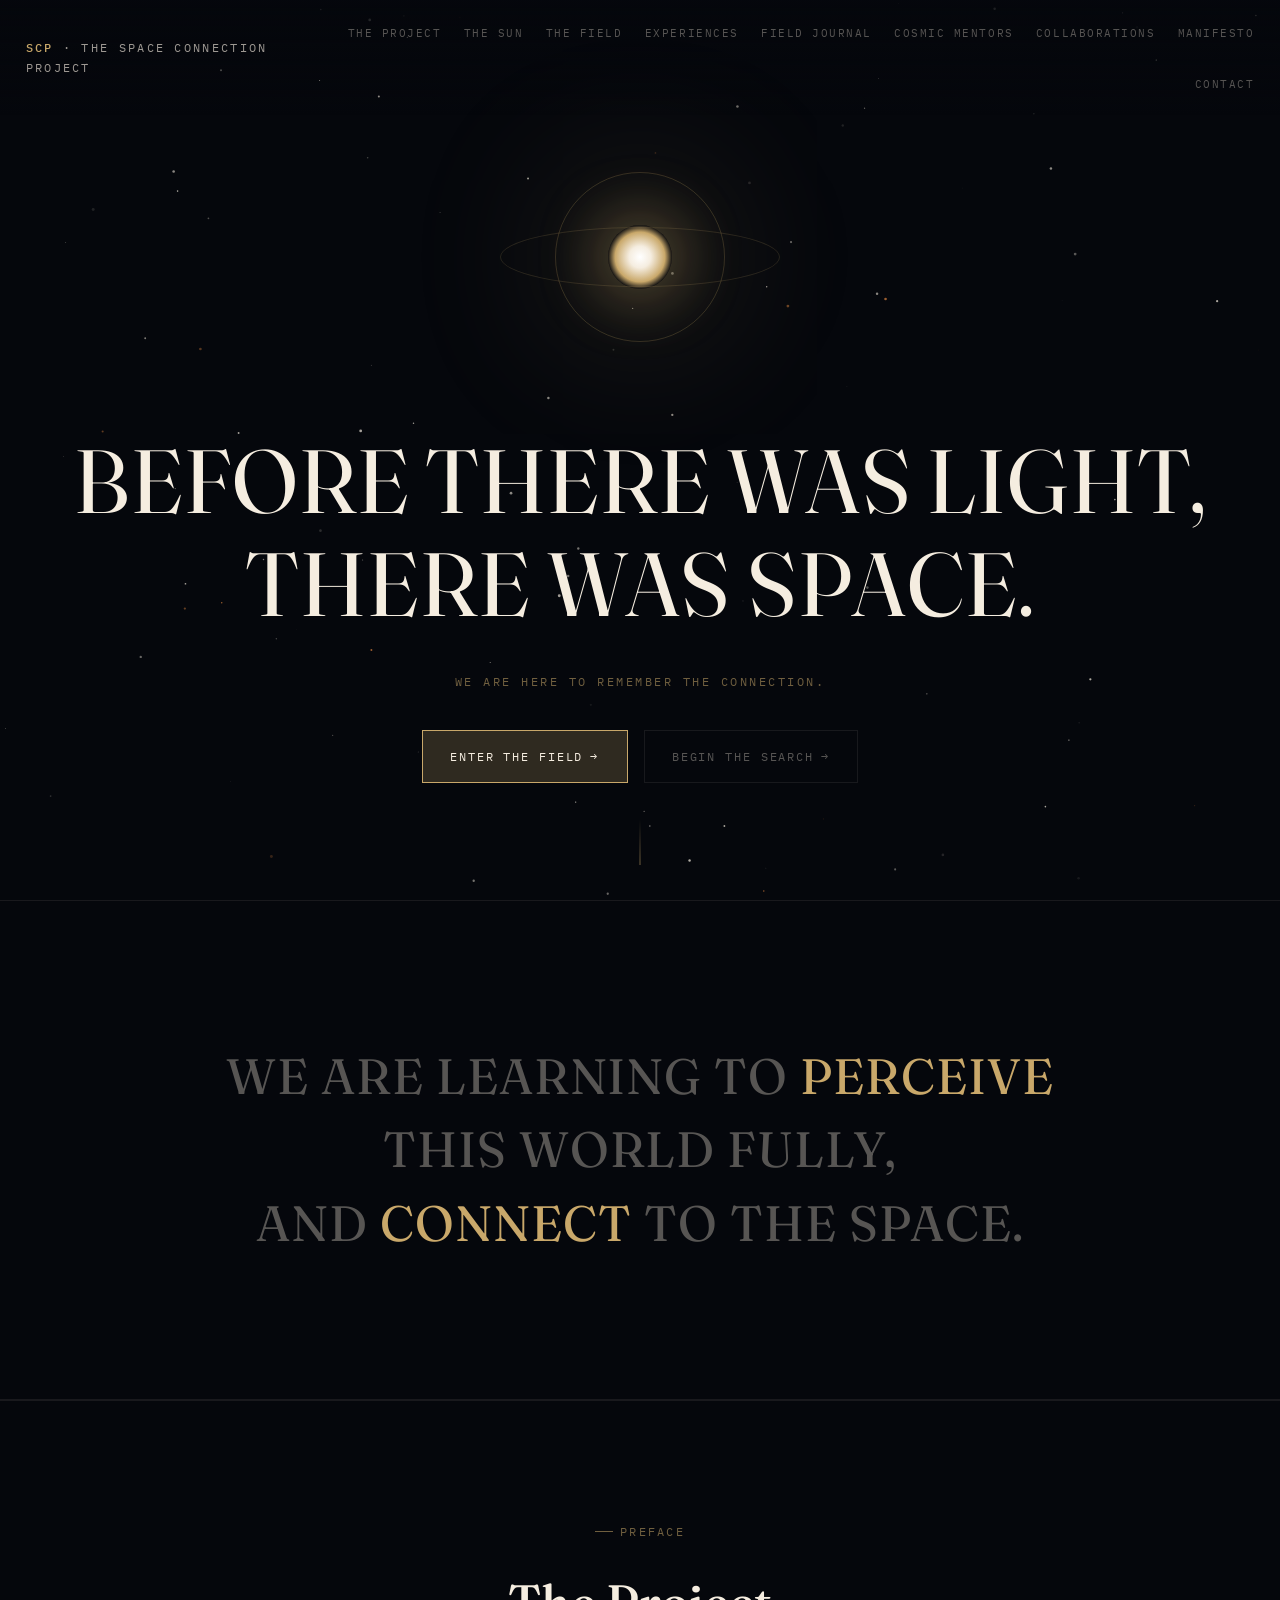
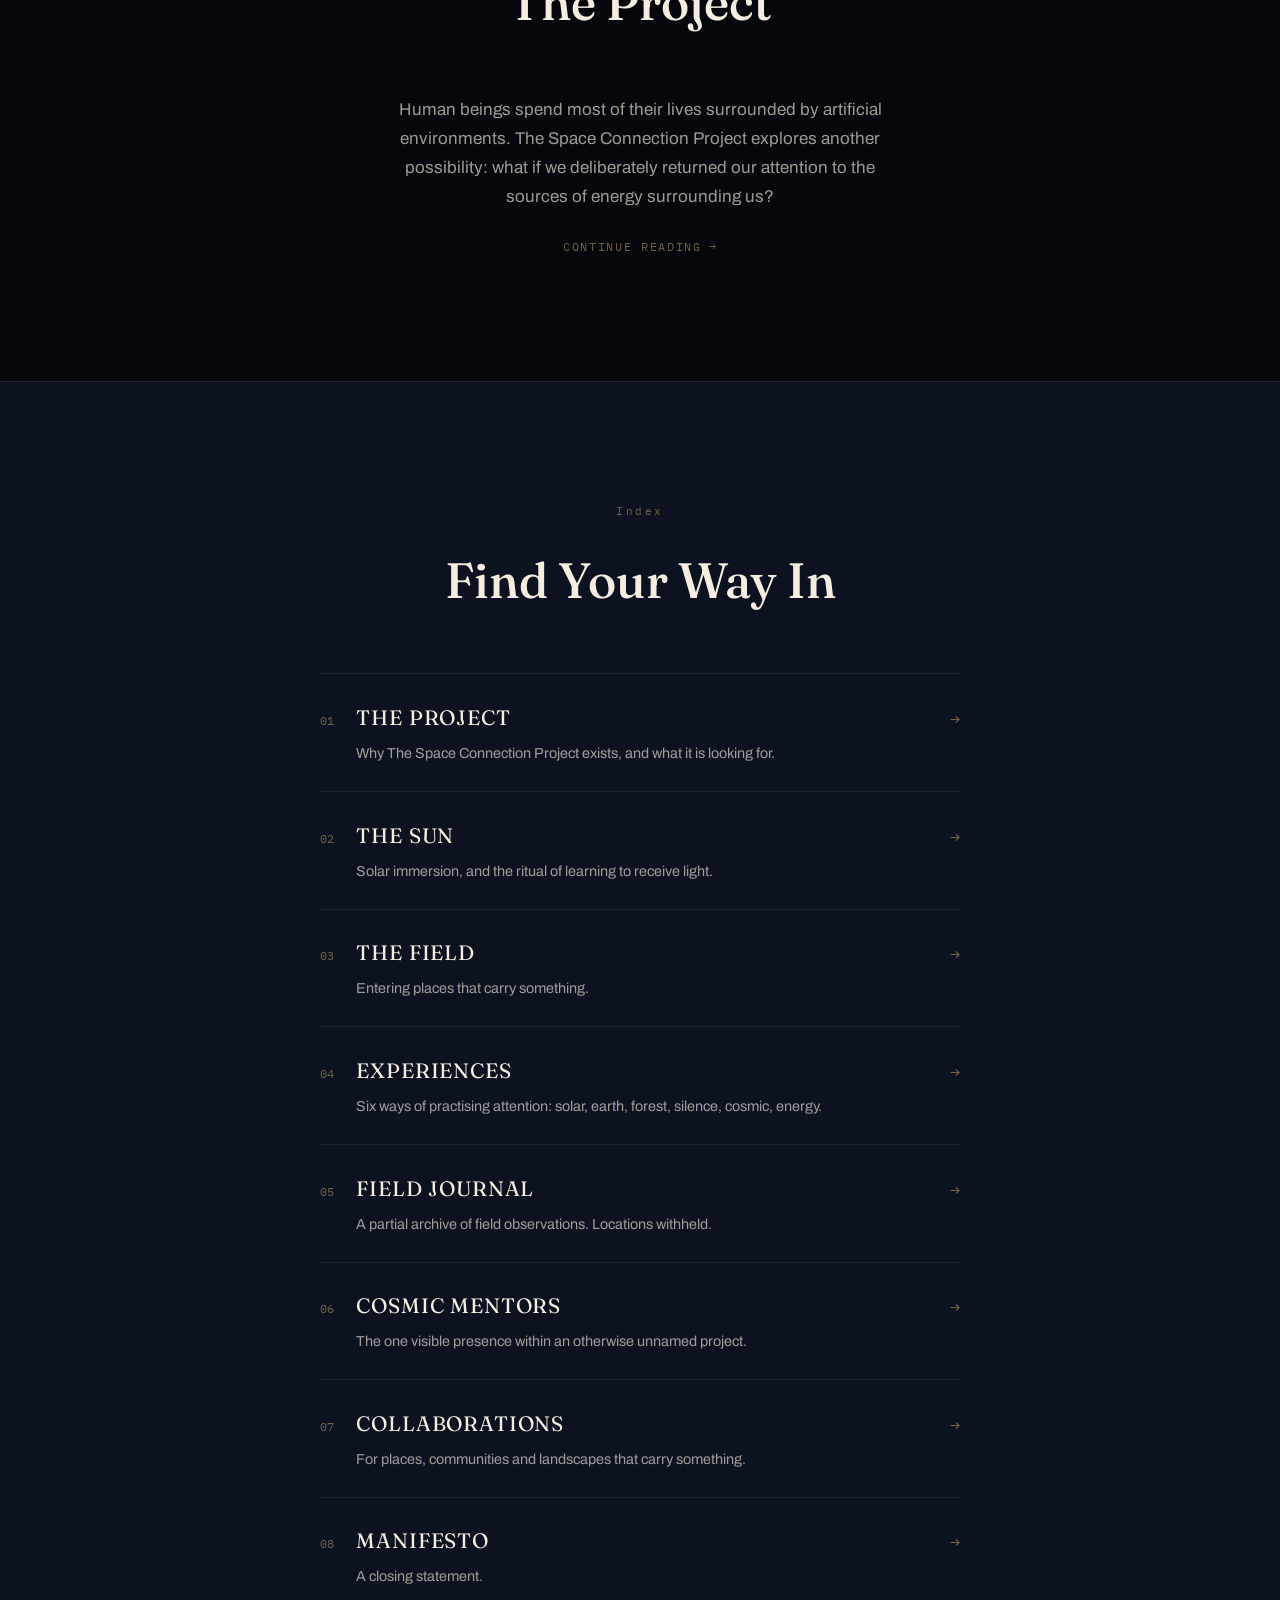
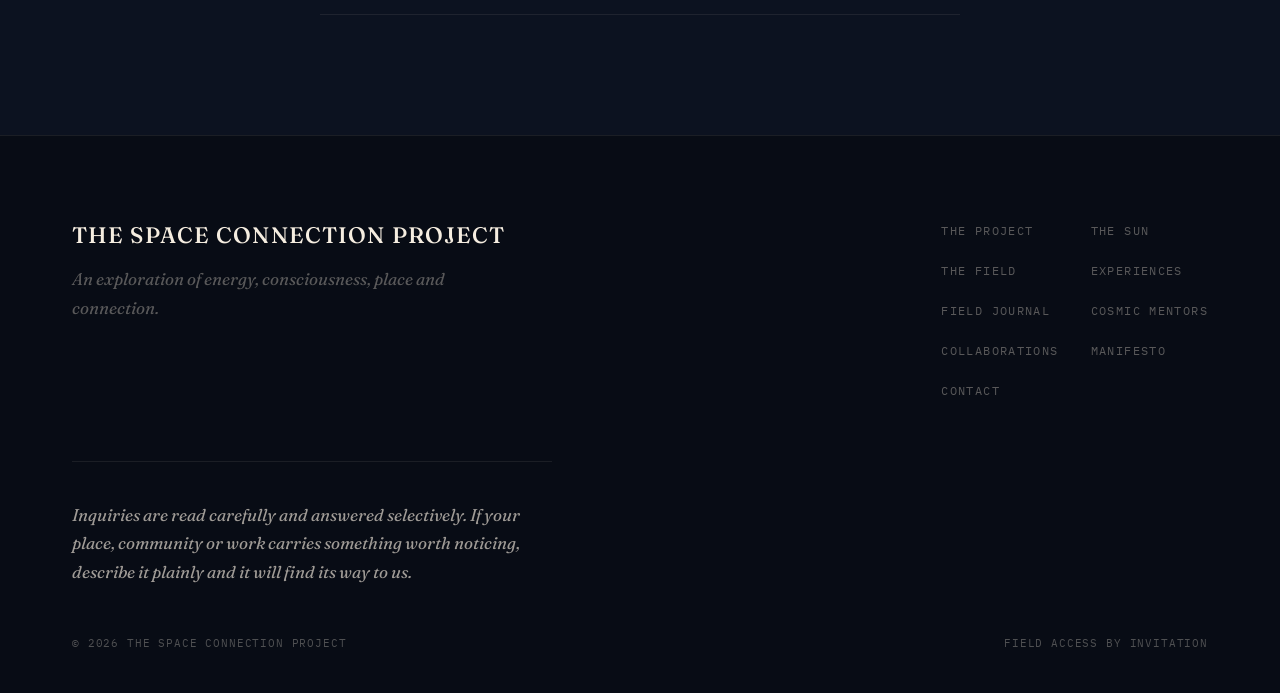
==== commit 1ea88bec: "Split site into a real multi-page structure Break the single-page portal into a lighter homepage (he" ====
--- a/index.html
+++ b/index.html
@@ -4,892 +4,30 @@
 <meta charset="UTF-8" />
 <meta name="viewport" content="width=device-width, initial-scale=1.0" />
 <title>The Space Connection Project</title>
-<meta name="description" content="An experimental initiative studying human attention, sunlight, silence, place, and the unexplained relationship between the body and the field that surrounds it." />
+<meta name="description" content="An exploration of energy, consciousness, place and connection." />
 <meta name="theme-color" content="#05070c" />
 <link rel="preconnect" href="https://fonts.googleapis.com" />
 <link rel="preconnect" href="https://fonts.gstatic.com" crossorigin />
 <link href="https://fonts.googleapis.com/css2?family=Fraunces:ital,opsz,wght@0,9..144,300;0,9..144,400;0,9..144,500;0,9..144,600;1,9..144,400;1,9..144,500&family=Archivo:wght@400;500;600;700&family=IBM+Plex+Mono:wght@400;500&display=swap" rel="stylesheet" />
-<style>
-  :root{
-    --void:#05070c;
-    --void-2:#080c15;
-    --midnight:#0c1220;
-    --midnight-2:#0f172c;
-    --indigo:#1a2440;
-    --hairline:rgba(201,168,106,.16);
-    --hairline-soft:rgba(245,237,224,.08);
-    --gold:#c9a86a;
-    --gold-dim:rgba(201,168,106,.55);
-    --gold-faint:rgba(201,168,106,.22);
-    --solar:#f5ede0;
-    --solar-dim:rgba(245,237,224,.64);
-    --solar-faint:rgba(245,237,224,.34);
-    --amber:#d9823f;
-    --amber-dim:rgba(217,130,63,.5);
-
-    --serif:"Fraunces",ui-serif,Georgia,"Times New Roman",serif;
-    --sans:"Archivo",ui-sans-serif,system-ui,-apple-system,"Segoe UI",sans-serif;
-    --mono:"IBM Plex Mono",ui-monospace,"SFMono-Regular",Menlo,Consolas,monospace;
-
-    --measure:38rem;
-    --fs-hero:clamp(2.4rem,7.2vw,5.6rem);
-    --fs-h1:clamp(2rem,4.6vw,3.1rem);
-    --fs-h2:clamp(1.4rem,2.8vw,1.9rem);
-    --fs-lede:clamp(1.15rem,2vw,1.4rem);
-    --fs-body:1.0625rem;
-    --fs-small:.86rem;
-    --fs-mono:.78rem;
-
-    --ease:cubic-bezier(.22,.61,.36,1);
-    color-scheme: dark;
-  }
-
-  *,*::before,*::after{box-sizing:border-box;}
-  html{background:var(--void);scroll-behavior:smooth;}
-  body{
-    margin:0;
-    background:var(--void);
-    color:var(--solar-dim);
-    font-family:var(--sans);
-    font-size:var(--fs-body);
-    line-height:1.7;
-    -webkit-font-smoothing:antialiased;
-    text-rendering:optimizeLegibility;
-    overflow-x:hidden;
-  }
-
-  ::selection{background:var(--gold-faint);color:var(--solar);}
-
-  a{color:inherit;}
-  button{font:inherit;color:inherit;}
-
-  :focus-visible{outline:1px solid var(--gold);outline-offset:4px;}
-
-  img,canvas{display:block;max-width:100%;}
-
-  h1,h2,h3{
-    font-family:var(--serif);
-    font-weight:500;
-    color:var(--solar);
-    margin:0;
-    text-wrap:balance;
-  }
-
-  p{margin:0;}
-
-  .container{
-    max-width:var(--measure);
-    margin-inline:auto;
-    padding-inline:1.5rem;
-  }
-  .container--wide{max-width:74rem;}
-
-  .eyebrow{
-    display:inline-flex;
-    align-items:center;
-    gap:.6em;
-    font-family:var(--mono);
-    font-size:var(--fs-mono);
-    letter-spacing:.18em;
-    text-transform:uppercase;
-    color:var(--gold-dim);
-  }
-  .eyebrow::before{
-    content:"";
-    width:1.4em;height:1px;
-    background:var(--gold-dim);
-  }
-
-  .cine{
-    text-transform:uppercase;
-    letter-spacing:.04em;
-  }
-
-  .lede{
-    font-family:var(--serif);
-    font-style:italic;
-    font-weight:400;
-    font-size:var(--fs-lede);
-    color:var(--solar);
-    text-wrap:balance;
-  }
-
-  .disclaimer{
-    font-family:var(--mono);
-    font-size:.74rem;
-    letter-spacing:.03em;
-    color:rgba(245,237,224,.36);
-    line-height:1.8;
-    max-width:34rem;
-  }
-
-  /* reveal utility */
-  .reveal{
-    opacity:0;
-    transform:translateY(22px);
-    transition:opacity 1.1s var(--ease), transform 1.1s var(--ease);
-    will-change:opacity,transform;
-  }
-  .reveal.in{opacity:1;transform:translateY(0);}
-
-  @media (prefers-reduced-motion: reduce){
-    html{scroll-behavior:auto;}
-    .reveal{transition:opacity .4s linear;transform:none;}
-    *{animation-duration:.001ms !important; animation-iteration-count:1 !important; transition-duration:.2s !important;}
-  }
-
-  /* ---------------- NAV ---------------- */
-  .site-nav{
-    position:fixed;
-    inset:0 0 auto 0;
-    z-index:50;
-    display:flex;
-    align-items:center;
-    justify-content:space-between;
-    padding:1.1rem 1.6rem;
-    background:linear-gradient(to bottom, rgba(5,7,12,.92), rgba(5,7,12,0));
-    opacity:0;
-    transform:translateY(-8px);
-    pointer-events:none;
-    transition:opacity .6s var(--ease), transform .6s var(--ease);
-  }
-  .site-nav.visible{opacity:1;transform:translateY(0);pointer-events:auto;}
-  .site-nav__mark{
-    font-family:var(--mono);
-    font-size:.72rem;
-    letter-spacing:.2em;
-    text-transform:uppercase;
-    color:var(--solar-dim);
-    text-decoration:none;
-  }
-  .site-nav__mark strong{color:var(--gold);font-weight:500;}
-  .site-nav__links{
-    list-style:none;
-    display:flex;
-    gap:1.4rem;
-    margin:0;padding:0;
-    flex-wrap:wrap;
-    justify-content:flex-end;
-  }
-  .site-nav__links a{
-    font-family:var(--mono);
-    font-size:.68rem;
-    letter-spacing:.14em;
-    text-transform:uppercase;
-    text-decoration:none;
-    color:var(--solar-faint);
-    transition:color .3s var(--ease);
-  }
-  .site-nav__links a:hover{color:var(--gold);}
-  @media (max-width:720px){ .site-nav__links{display:none;} }
-
-  /* ---------------- BUTTONS ---------------- */
-  .actions{display:flex;gap:1rem;flex-wrap:wrap;align-items:center;}
-  .btn{
-    appearance:none;
-    border:1px solid var(--gold-dim);
-    background:transparent;
-    color:var(--solar);
-    font-family:var(--mono);
-    font-size:.74rem;
-    letter-spacing:.16em;
-    text-transform:uppercase;
-    text-decoration:none;
-    padding:.95rem 1.7rem;
-    cursor:pointer;
-    display:inline-flex;
-    align-items:center;
-    gap:.6em;
-    transition:border-color .4s var(--ease), color .4s var(--ease), background .4s var(--ease);
-  }
-  .btn::after{content:"→";font-family:var(--mono);transition:transform .4s var(--ease);}
-  .btn:hover{border-color:var(--gold);color:var(--gold);}
-  .btn:hover::after{transform:translateX(3px);}
-  .btn--primary{
-    background:var(--gold-faint);
-    border-color:var(--gold);
-    color:var(--solar);
-  }
-  .btn--primary:hover{background:var(--gold);color:var(--void);}
-  .btn--ghost{border-color:var(--hairline-soft);color:var(--solar-faint);}
-  .btn--ghost:hover{border-color:var(--gold-dim);color:var(--gold);}
-
-  /* ---------------- HERO ---------------- */
-  .hero{
-    position:relative;
-    min-height:100svh;
-    display:flex;
-    flex-direction:column;
-    align-items:center;
-    justify-content:center;
-    gap:clamp(1rem,4vh,2.5rem);
-    padding:6rem 1.5rem;
-    background:var(--void);
-    overflow:hidden;
-  }
-  .hero__canvas{position:absolute;inset:0;z-index:0;opacity:.9;}
-  .hero__sun{
-    position:relative;
-    z-index:1;
-    flex:none;
-    width:clamp(170px,38vw,280px);
-    height:clamp(170px,38vw,280px);
-    pointer-events:none;
-  }
-  .sun-core{
-    position:absolute;left:50%;top:50%;
-    width:6px;height:6px;
-    border-radius:50%;
-    transform:translate(-50%,-50%) scale(.4);
-    background:radial-gradient(circle at 50% 50%, #fff 0%, var(--solar) 24%, var(--gold) 55%, rgba(201,168,106,0) 72%);
-    box-shadow:0 0 40px 8px rgba(201,168,106,.35), 0 0 120px 40px rgba(201,168,106,.12);
-    animation:sun-emerge 4.5s var(--ease) forwards .3s;
-  }
-  @keyframes sun-emerge{
-    0%{transform:translate(-50%,-50%) scale(.15);opacity:.5;width:2px;height:2px;box-shadow:none;}
-    40%{opacity:1;}
-    100%{transform:translate(-50%,-50%) scale(1);width:64px;height:64px;opacity:1;
-      box-shadow:0 0 60px 10px rgba(201,168,106,.4), 0 0 160px 60px rgba(201,168,106,.14);}
-  }
-  .orbit-ring{
-    position:absolute;left:50%;top:50%;
-    border:1px solid var(--gold-faint);
-    border-radius:50%;
-    transform:translate(-50%,-50%);
-    opacity:0;
-    animation:ring-fade 2.4s var(--ease) forwards, ring-spin linear infinite;
-  }
-  .orbit-ring--a{width:170px;height:170px;animation-delay:2.1s,2.1s;animation-duration:2.4s,60s;}
-  .orbit-ring--b{width:280px;height:60px;animation-delay:2.5s,2.5s;animation-duration:2.4s,90s;border-color:var(--hairline);}
-  @keyframes ring-fade{to{opacity:1;}}
-  @keyframes ring-spin{to{transform:translate(-50%,-50%) rotate(360deg);}}
-
-  .hero__body{
-    position:relative;z-index:2;
-    text-align:center;
-    display:flex;
-    flex-direction:column;
-    align-items:center;
-    gap:2.4rem;
-  }
-  .hero__lines{display:flex;flex-direction:column;gap:.35em;}
-  .hero__line{
-    font-family:var(--serif);
-    font-weight:400;
-    font-size:var(--fs-hero);
-    line-height:1.08;
-    letter-spacing:.01em;
-    color:var(--solar);
-    text-transform:uppercase;
-    opacity:0;
-    filter:blur(6px);
-    animation:line-in 2s var(--ease) forwards;
-  }
-  .hero__line--1{animation-delay:3.1s;}
-  .hero__line--2{animation-delay:3.6s;}
-  @keyframes line-in{
-    to{opacity:1;filter:blur(0);}
-  }
-  .hero__remember{
-    font-family:var(--mono);
-    font-size:var(--fs-mono);
-    letter-spacing:.2em;
-    text-transform:uppercase;
-    color:var(--gold-dim);
-    opacity:0;
-    animation:line-in 2s var(--ease) forwards 5.2s;
-  }
-  .hero__actions{
-    opacity:0;
-    animation:line-in 1.6s var(--ease) forwards 6.2s;
-  }
-  .hero__scroll{
-    position:absolute;
-    bottom:2.2rem;left:50%;
-    transform:translateX(-50%);
-    z-index:2;
-    width:1px;height:46px;
-    background:linear-gradient(to bottom, transparent, var(--gold-dim));
-    opacity:0;
-    animation:line-in 1.5s var(--ease) forwards 7s;
-  }
-
-  #light-flash{
-    position:fixed;inset:0;z-index:200;
-    background:radial-gradient(circle at 50% 42%, var(--solar) 0%, var(--gold) 35%, var(--void) 78%);
-    opacity:0;
-    pointer-events:none;
-  }
-  #light-flash.flashing{animation:flash-seq 1.8s ease-in-out forwards;}
-  @keyframes flash-seq{
-    0%{opacity:0;}
-    45%{opacity:1;}
-    100%{opacity:0;}
-  }
-
-  /* ---------------- SECTION SCAFFOLD ---------------- */
-  section{position:relative;}
-  .band{
-    padding:7.5rem 0;
-    background:var(--void);
-    border-top:1px solid var(--hairline-soft);
-  }
-  .band--midnight{background:var(--midnight);}
-  .band--deep{background:var(--void-2);}
-  .band__head{
-    display:flex;
-    flex-direction:column;
-    gap:1.1rem;
-    margin-bottom:3.2rem;
-  }
-  .band__title{font-size:var(--fs-h1);}
-  .obs-tag{
-    font-family:var(--mono);
-    font-size:.68rem;
-    letter-spacing:.24em;
-    color:var(--gold-dim);
-  }
-  .stack{display:flex;flex-direction:column;gap:1.4rem;}
-  .stack--tight{gap:.85rem;}
-
-  /* ---------------- THE PROJECT ---------------- */
-  .project__list{
-    list-style:none;
-    margin:1.6rem 0 0;
-    padding:0;
-    display:grid;
-    grid-template-columns:repeat(auto-fit,minmax(120px,1fr));
-    gap:.4rem 1.2rem;
-    font-family:var(--serif);
-    font-style:italic;
-    color:var(--solar-faint);
-    font-size:1.05rem;
-    max-width:40rem;
-  }
-  .project__list li{position:relative;padding-left:1.1em;}
-  .project__list li::before{content:"—";position:absolute;left:0;color:var(--gold-dim);}
-
-  /* ---------------- CENTRAL PHRASE ---------------- */
-  .phrase{
-    background:var(--void);
-    padding:9rem 1.5rem;
-    text-align:center;
-    border-top:1px solid var(--hairline-soft);
-    border-bottom:1px solid var(--hairline-soft);
-  }
-  .phrase__line{
-    font-family:var(--serif);
-    font-weight:400;
-    font-size:clamp(1.6rem,4.4vw,3.1rem);
-    line-height:1.28;
-    text-transform:uppercase;
-    letter-spacing:.02em;
-    color:var(--solar-faint);
-  }
-  .phrase__line em{
-    font-style:normal;
-    color:var(--gold);
-  }
-  .phrase__line + .phrase__line{margin-top:.2em;}
-
-  /* ---------------- SOLAR RITUAL ROW (LOOK/FEEL/...) ---------------- */
-  .solar-steps{
-    display:flex;
-    flex-wrap:wrap;
-    gap:0;
-    margin-top:3.4rem;
-    border-top:1px solid var(--hairline-soft);
-  }
-  .solar-steps__item{
-    flex:1 1 140px;
-    padding:1.6rem 1rem;
-    text-align:center;
-    border-right:1px solid var(--hairline-soft);
-    border-bottom:1px solid var(--hairline-soft);
-    position:relative;
-  }
-  .solar-steps__item:last-child{border-right:none;}
-  .solar-steps__num{
-    font-family:var(--mono);
-    font-size:.66rem;
-    color:var(--gold-dim);
-    display:block;
-    margin-bottom:.6rem;
-    letter-spacing:.14em;
-  }
-  .solar-steps__word{
-    font-family:var(--serif);
-    font-size:1.15rem;
-    letter-spacing:.08em;
-    text-transform:uppercase;
-    color:var(--solar-dim);
-    transition:color .4s var(--ease);
-  }
-  .solar-steps__item.in .solar-steps__word{color:var(--gold);}
-  @media (max-width:640px){
-    .solar-steps__item{flex:1 1 45%;}
-  }
-
-  /* ---------------- ENERGY CHAIN ---------------- */
-  .chain{
-    position:relative;
-    max-width:32rem;
-    margin:0 auto;
-    padding-left:2.4rem;
-  }
-  .chain::before{
-    content:"";
-    position:absolute;
-    left:.5rem;top:.4rem;bottom:.4rem;
-    width:1px;
-    background:linear-gradient(to bottom, transparent, var(--hairline) 8%, var(--hairline) 92%, transparent);
-  }
-  .chain__particle{
-    position:absolute;
-    left:calc(.5rem - 2px);
-    width:5px;height:5px;
-    border-radius:50%;
-    background:var(--gold);
-    box-shadow:0 0 10px 3px rgba(201,168,106,.6);
-    animation:travel 7s linear infinite;
-  }
-  @keyframes travel{
-    0%{top:0%;opacity:0;}
-    8%{opacity:1;}
-    92%{opacity:1;}
-    100%{top:100%;opacity:0;}
-  }
-  .node{margin-bottom:1.6rem;}
-  .node__btn{
-    position:relative;
-    background:none;border:none;
-    text-align:left;
-    cursor:pointer;
-    display:flex;
-    align-items:center;
-    gap:1rem;
-    padding:.3rem 0;
-    width:100%;
-  }
-  .node__dot{
-    position:absolute;left:-2.4rem;
-    width:9px;height:9px;
-    border-radius:50%;
-    border:1px solid var(--gold-dim);
-    background:var(--void);
-    transition:background .4s var(--ease), box-shadow .4s var(--ease);
-  }
-  .node.active .node__dot{background:var(--gold);box-shadow:0 0 12px 3px rgba(201,168,106,.5);}
-  .node__label{
-    font-family:var(--serif);
-    font-size:1.3rem;
-    letter-spacing:.06em;
-    text-transform:uppercase;
-    color:var(--solar-faint);
-    transition:color .4s var(--ease);
-  }
-  .node.active .node__label{color:var(--gold);}
-  .node__arrow{
-    margin-left:auto;
-    font-family:var(--mono);
-    color:var(--gold-dim);
-    transition:transform .4s var(--ease);
-  }
-  .node.active .node__arrow{transform:rotate(90deg);}
-  .node__panel{
-    display:grid;
-    grid-template-rows:0fr;
-    transition:grid-template-rows .5s var(--ease);
-  }
-  .node.active .node__panel{grid-template-rows:1fr;}
-  .node__panel-inner{
-    overflow:hidden;
-  }
-  .node__text{
-    font-family:var(--serif);
-    font-style:italic;
-    color:var(--solar);
-    font-size:1.05rem;
-    padding:.7rem 0 .2rem;
-  }
-
-  /* ---------------- THE FIELD ---------------- */
-  .field-full{
-    min-height:100svh;
-    display:flex;
-    align-items:center;
-    justify-content:center;
-    background:var(--void);
-    position:relative;
-    overflow:hidden;
-    text-align:center;
-    padding:6rem 1.5rem;
-  }
-  .ripples{
-    position:absolute;
-    left:50%;top:50%;
-    transform:translate(-50%,-50%);
-    width:10px;height:10px;
-    pointer-events:none;
-  }
-  .ripple{
-    position:absolute;left:50%;top:50%;
-    width:60px;height:60px;
-    border:1px solid var(--gold-faint);
-    border-radius:50%;
-    transform:translate(-50%,-50%) scale(.2);
-    opacity:0;
-    animation:ripple-out 6s ease-out infinite;
-  }
-  .ripple:nth-child(2){animation-delay:2s;}
-  .ripple:nth-child(3){animation-delay:4s;}
-  @keyframes ripple-out{
-    0%{transform:translate(-50%,-50%) scale(.2);opacity:.55;}
-    100%{transform:translate(-50%,-50%) scale(9);opacity:0;}
-  }
-  .field-full__content{position:relative;z-index:2;max-width:34rem;}
-  .field-full__lines{
-    display:flex;flex-direction:column;gap:.5rem;
-    margin:2.2rem 0;
-    font-family:var(--serif);
-    font-style:italic;
-    color:var(--solar-faint);
-    font-size:1.1rem;
-  }
-  .field-full__we-call{
-    font-family:var(--serif);
-    text-transform:uppercase;
-    font-size:clamp(1.6rem,3.6vw,2.4rem);
-    color:var(--gold);
-    letter-spacing:.04em;
-    margin-top:2.4rem;
-  }
-
-  /* ---------------- EXPERIENCES ---------------- */
-  .cards{
-    display:grid;
-    grid-template-columns:repeat(auto-fit,minmax(240px,1fr));
-    gap:1px;
-    background:var(--hairline-soft);
-    border:1px solid var(--hairline-soft);
-  }
-  .card{
-    background:var(--midnight);
-    padding:2.2rem 1.8rem;
-    display:flex;
-    flex-direction:column;
-    gap:1rem;
-    transition:background .4s var(--ease);
-  }
-  .card:hover{background:var(--midnight-2);}
-  .card__glyph{width:30px;height:30px;color:var(--gold-dim);}
-  .card__title{
-    font-family:var(--mono);
-    font-size:.72rem;
-    letter-spacing:.16em;
-    text-transform:uppercase;
-    color:var(--gold);
-  }
-  .card__text{font-size:.96rem;color:var(--solar-dim);}
-
-  /* ---------------- RITUAL ---------------- */
-  .ritual{
-    position:relative;
-    max-width:34rem;
-    margin:0 auto;
-    padding-left:3.2rem;
-  }
-  .ritual::before{
-    content:"";
-    position:absolute;left:1.1rem;top:.5rem;bottom:.5rem;
-    width:1px;
-    background:linear-gradient(to bottom, transparent, var(--hairline) 6%, var(--hairline) 94%, transparent);
-  }
-  .ritual__step{
-    position:relative;
-    padding-bottom:2.6rem;
-    display:flex;
-    gap:1.3rem;
-    align-items:baseline;
-  }
-  .ritual__step:last-child{padding-bottom:0;}
-  .ritual__num{
-    position:absolute;left:-3.2rem;top:-.15rem;
-    width:2.2rem;
-    font-family:var(--serif);
-    font-style:italic;
-    font-size:1.3rem;
-    color:var(--gold-dim);
-    text-align:right;
-  }
-  .ritual__body h3{
-    font-size:1.15rem;
-    letter-spacing:.08em;
-    text-transform:uppercase;
-    margin-bottom:.3rem;
-  }
-  .ritual__body p{color:var(--solar-dim);font-size:.96rem;}
-
-  /* ---------------- THE UNKNOWN ---------------- */
-  .unknown{
-    min-height:100svh;
-    background:var(--void-2);
-    display:flex;
-    align-items:center;
-    padding:6rem 1.5rem;
-  }
-  .unknown__inner{max-width:36rem;margin:0 auto;width:100%;}
-  .unknown__open p{
-    font-family:var(--serif);
-    font-style:italic;
-    font-size:clamp(1.1rem,2.2vw,1.4rem);
-    color:var(--solar);
-    margin-bottom:.9rem;
-  }
-  .unknown__maybe{
-    margin-top:2.6rem;
-    display:flex;flex-direction:column;gap:1.1rem;
-  }
-  .unknown__maybe p{
-    font-size:1.05rem;
-    color:var(--solar-faint);
-  }
-  .unknown__final{
-    margin-top:3rem;
-    font-family:var(--serif);
-    text-transform:uppercase;
-    font-size:clamp(1.4rem,3.2vw,2.1rem);
-    color:var(--gold);
-    letter-spacing:.03em;
-  }
-
-  /* ---------------- FIELD JOURNAL ---------------- */
-  .journal{
-    display:grid;
-    grid-template-columns:repeat(auto-fit,minmax(260px,1fr));
-    gap:1.2rem;
-  }
-  .journal__entry{
-    border:1px solid var(--hairline-soft);
-    padding:1.6rem;
-    display:flex;
-    flex-direction:column;
-    gap:.9rem;
-    font-family:var(--mono);
-    background:var(--void-2);
-  }
-  .journal__meta{
-    display:flex;
-    justify-content:space-between;
-    font-size:.66rem;
-    letter-spacing:.1em;
-    color:var(--gold-dim);
-    text-transform:uppercase;
-  }
-  .journal__title{
-    font-family:var(--serif);
-    font-size:1.25rem;
-    text-transform:uppercase;
-    letter-spacing:.06em;
-    color:var(--solar);
-  }
-  .journal__note{
-    font-size:.82rem;
-    line-height:1.75;
-    color:var(--solar-faint);
-  }
-  .journal__status{
-    font-size:.64rem;
-    letter-spacing:.12em;
-    text-transform:uppercase;
-    color:rgba(245,237,224,.4);
-    border-top:1px solid var(--hairline-soft);
-    padding-top:.7rem;
-  }
-
-  /* ---------------- COSMIC MENTORS ---------------- */
-  .mentor{
-    display:grid;
-    grid-template-columns:minmax(220px,320px) 1fr;
-    gap:2.8rem;
-    align-items:start;
-  }
-  .mentor__portrait{
-    position:relative;
-    aspect-ratio:4/5;
-    overflow:hidden;
-    border:1px solid var(--hairline);
-    background:var(--void-2);
-  }
-  .mentor__portrait img{
-    width:100%;height:100%;object-fit:cover;display:block;
-    filter:saturate(.92) contrast(1.05) brightness(.92);
-  }
-  .mentor__portrait::after{
-    content:"";
-    position:absolute;inset:0;
-    background:
-      linear-gradient(to top, rgba(5,7,12,.55), transparent 45%),
-      radial-gradient(ellipse at center, transparent 55%, rgba(5,7,12,.4) 100%);
-    pointer-events:none;
-  }
-  .mentor__info{display:flex;flex-direction:column;gap:1rem;padding-top:.3rem;}
-  .mentor__title{
-    font-family:var(--mono);
-    font-size:.7rem;
-    letter-spacing:.18em;
-    text-transform:uppercase;
-    color:var(--gold-dim);
-  }
-  .mentor__name{font-size:var(--fs-h2);text-transform:uppercase;letter-spacing:.04em;}
-  .mentor__role{color:var(--solar-dim);max-width:32rem;}
-  .mentor__quote{
-    margin:.6rem 0 0;
-    padding-left:1.3rem;
-    border-left:1px solid var(--gold-dim);
-  }
-  .mentor__quote p{
-    font-family:var(--serif);
-    font-style:italic;
-    color:var(--solar);
-    font-size:1.05rem;
-  }
-  .mentor__quote cite{
-    display:block;
-    margin-top:.6rem;
-    font-family:var(--mono);
-    font-style:normal;
-    font-size:.68rem;
-    letter-spacing:.1em;
-    text-transform:uppercase;
-    color:var(--gold-dim);
-  }
-  @media (max-width:640px){
-    .mentor{grid-template-columns:1fr;}
-    .mentor__portrait{max-width:340px;margin:0 auto;}
-  }
-
-  /* ---------------- COLLABORATIONS ---------------- */
-  .collab__text{max-width:36rem;}
-
-  /* ---------------- MANIFESTO ---------------- */
-  .manifesto{
-    position:relative;
-    background:var(--void);
-  }
-  .manifesto__canvas{position:absolute;inset:0;z-index:0;}
-  .manifesto__line{
-    position:relative;z-index:1;
-    min-height:46svh;
-    display:flex;
-    align-items:center;
-    justify-content:center;
-    text-align:center;
-    padding:2rem 1.5rem;
-  }
-  .manifesto__line p{
-    font-family:var(--serif);
-    font-size:clamp(1.5rem,4.4vw,2.8rem);
-    color:var(--solar-faint);
-    text-transform:uppercase;
-    letter-spacing:.02em;
-  }
-  .manifesto__line--pause{min-height:20svh;}
-  .manifesto__line--return p{color:var(--gold);font-size:clamp(1.6rem,4.8vw,3.1rem);}
-  .manifesto__line--final{min-height:70svh;}
-  .manifesto__line--final p{
-    font-size:clamp(2.4rem,9vw,6.5rem);
-    color:var(--solar);
-    text-shadow:0 0 60px rgba(201,168,106,.35);
-  }
-  .manifesto__blackout{height:40svh;background:var(--void);position:relative;z-index:1;}
-
-  /* ---------------- FOOTER ---------------- */
-  .site-footer{
-    background:var(--void-2);
-    border-top:1px solid var(--hairline-soft);
-    padding:5rem 0 2.5rem;
-  }
-  .site-footer__top{
-    display:flex;
-    flex-wrap:wrap;
-    justify-content:space-between;
-    gap:3rem;
-    margin-bottom:3.5rem;
-  }
-  .site-footer__title{font-size:1.4rem;text-transform:uppercase;letter-spacing:.05em;}
-  .site-footer__tagline{
-    font-family:var(--serif);
-    font-style:italic;
-    color:var(--solar-faint);
-    margin-top:.7rem;
-    max-width:24rem;
-  }
-  .site-footer__nav{
-    list-style:none;margin:0;padding:0;
-    display:grid;
-    grid-template-columns:repeat(2,minmax(110px,1fr));
-    gap:.7rem 2rem;
-  }
-  .site-footer__nav a{
-    font-family:var(--mono);
-    font-size:.72rem;
-    letter-spacing:.12em;
-    text-transform:uppercase;
-    text-decoration:none;
-    color:var(--solar-faint);
-    transition:color .3s var(--ease);
-  }
-  .site-footer__nav a:hover{color:var(--gold);}
-  #contact-text{
-    padding-top:2.4rem;
-    border-top:1px solid var(--hairline-soft);
-    font-family:var(--serif);
-    font-style:italic;
-    color:var(--solar-dim);
-    max-width:30rem;
-  }
-  .site-footer__bottom{
-    margin-top:3rem;
-    display:flex;
-    justify-content:space-between;
-    flex-wrap:wrap;
-    gap:.8rem;
-    font-family:var(--mono);
-    font-size:.66rem;
-    letter-spacing:.08em;
-    color:rgba(245,237,224,.3);
-    text-transform:uppercase;
-  }
-
-  @media (max-width:640px){
-    .band{padding:5rem 0;}
-    .field-full,.unknown{padding:5rem 1.25rem;}
-  }
-</style>
+<link rel="stylesheet" href="assets/style.css" />
 </head>
 <body>
-
 <div id="light-flash" aria-hidden="true"></div>
-
-<header class="site-nav" id="siteNav">
-  <a class="site-nav__mark" href="#top"><strong>SCP</strong> · The Space Connection Project</a>
+<header class="site-nav site-nav--gated" id="siteNav">
+  <a class="site-nav__mark" href="#top"><strong>SCP</strong> &middot; The Space Connection Project</a>
   <ul class="site-nav__links">
-    <li><a href="#the-project">The Project</a></li>
-    <li><a href="#the-sun">The Sun</a></li>
-    <li><a href="#the-field">The Field</a></li>
-    <li><a href="#experiences">Experiences</a></li>
-    <li><a href="#field-journal">Field Journal</a></li>
-          <li><a href="#mentors">Cosmic Mentors</a></li>
-    <li><a href="#collaborations">Collaborations</a></li>
-    <li><a href="#manifesto">Manifesto</a></li>
+    <li><a href="the-project/">The Project</a></li>
+    <li><a href="the-sun/">The Sun</a></li>
+    <li><a href="the-field/">The Field</a></li>
+    <li><a href="experiences/">Experiences</a></li>
+    <li><a href="field-journal/">Field Journal</a></li>
+    <li><a href="cosmic-mentors/">Cosmic Mentors</a></li>
+    <li><a href="collaborations/">Collaborations</a></li>
+    <li><a href="manifesto/">Manifesto</a></li>
     <li><a href="#contact">Contact</a></li>
   </ul>
 </header>
-
 <main id="top">
-
-  <!-- ============ HERO ============ -->
   <section class="hero" id="hero" aria-label="Introduction">
     <canvas class="hero__canvas" id="heroCanvas" aria-hidden="true"></canvas>
     <div class="hero__sun" aria-hidden="true">
@@ -911,339 +49,103 @@
     <div class="hero__scroll" aria-hidden="true"></div>
   </section>
 
-  <!-- ============ THE PROJECT ============ -->
-  <section class="band" id="the-project" aria-labelledby="project-title">
-    <div class="container">
-      <div class="band__head reveal">
-        <span class="eyebrow">Preface</span>
-        <h2 class="band__title" id="project-title">The Project</h2>
-      </div>
-      <div class="stack reveal">
-        <p>Human beings spend most of their lives surrounded by artificial environments.</p>
-        <p>We wake beneath artificial light. We work inside artificial spaces. We move through cities disconnected from the rhythms of the Earth. We rarely stop to ask what we are actually connected to.</p>
-        <p class="lede">The Space Connection Project explores another possibility: what if we deliberately returned our attention to the sources of energy surrounding us?</p>
-      </div>
-      <ul class="project__list reveal">
-        <li>The Sun</li>
-        <li>The Earth</li>
-        <li>The sky</li>
-        <li>The forest</li>
-        <li>Water</li>
-        <li>Silence</li>
-        <li>Other human beings</li>
-        <li>The atmosphere of a place</li>
-      </ul>
-      <div class="stack reveal" style="margin-top:2.2rem;">
-        <p>The project explores the idea that perhaps energy is not something we merely consume.</p>
-        <p class="lede">Perhaps it is something we can experience. Perhaps we can learn to notice it. Perhaps we can learn to receive it. Perhaps we can learn to transform our relationship with it.</p>
-      </div>
-    </div>
-  </section>
-
-  <!-- ============ CENTRAL PHRASE ============ -->
   <div class="phrase">
     <p class="phrase__line reveal">We are learning to <em>perceive</em></p>
     <p class="phrase__line reveal">this world fully,</p>
     <p class="phrase__line reveal">and <em>connect</em> to the space.</p>
   </div>
 
-  <!-- ============ THE SUN ============ -->
-  <section class="band band--midnight" id="the-sun" aria-labelledby="sun-title">
-    <div class="container">
-      <div class="band__head reveal">
-        <span class="obs-tag">Obs. 01</span>
-        <h2 class="band__title" id="sun-title">The Sun</h2>
+
+  <section class="band" id="the-project-teaser" aria-labelledby="teaser-title">
+    <div class="container teaser">
+      <div class="band__head reveal" style="align-items:center;text-align:center;">
+        <span class="eyebrow">Preface</span>
+        <h2 class="band__title" id="teaser-title">The Project</h2>
       </div>
       <div class="stack reveal">
-        <p>We have lived beneath the Sun for millions of years.</p>
-        <p>We built our calendars around it. Our cultures worshipped it. Our bodies evolved under it. Every day, without asking anything from us, it arrives.</p>
-        <p class="lede">Yet we rarely stop to experience it.</p>
+        <p>Human beings spend most of their lives surrounded by artificial environments. The Space Connection Project explores another possibility: what if we deliberately returned our attention to the sources of energy surrounding us?</p>
       </div>
-
-      <div class="stack reveal" style="margin-top:3.4rem;">
-        <span class="eyebrow">Solar Immersion</span>
-        <p class="lede">To eat the Sun is to become aware of what already enters every living system.</p>
-        <p>The light becomes warmth. The warmth becomes movement. The movement becomes life.</p>
-      </div>
-
-      <div class="solar-steps reveal" id="solarSteps">
-        <div class="solar-steps__item"><span class="solar-steps__num">01</span><span class="solar-steps__word">Look</span></div>
-        <div class="solar-steps__item"><span class="solar-steps__num">02</span><span class="solar-steps__word">Feel</span></div>
-        <div class="solar-steps__item"><span class="solar-steps__num">03</span><span class="solar-steps__word">Breathe</span></div>
-        <div class="solar-steps__item"><span class="solar-steps__num">04</span><span class="solar-steps__word">Receive</span></div>
-        <div class="solar-steps__item"><span class="solar-steps__num">05</span><span class="solar-steps__word">Connect</span></div>
-      </div>
-
-      <p class="disclaimer reveal" style="margin-top:2.4rem;">The language of the project is intentionally poetic. We explore the experience and symbolism of energy rather than making medical or scientific claims.</p>
+      <a class="teaser__continue reveal" href="the-project/">Continue reading</a>
     </div>
   </section>
 
-  <!-- ============ ENERGY ============ -->
-  <section class="band" id="energy" aria-labelledby="energy-title">
-    <div class="container">
+
+  <section class="band band--midnight" id="index" aria-label="Site index">
+    <div class="container container--wide">
       <div class="band__head reveal" style="text-align:center;align-items:center;">
-        <span class="obs-tag">Obs. 02</span>
-        <h2 class="band__title" id="energy-title">Where does energy begin?</h2>
-        <p style="max-width:30rem;color:var(--solar-dim);">Select a point in the chain.</p>
+        <span class="obs-tag">Index</span>
+        <h2 class="band__title">Find Your Way In</h2>
       </div>
-
-      <div class="chain reveal" id="energyChain">
-        <div class="chain__particle" aria-hidden="true"></div>
-
-        <div class="node" data-text="Radiance without intention.">
-          <button class="node__btn" type="button" aria-expanded="false">
-            <span class="node__dot" aria-hidden="true"></span>
-            <span class="node__label">Sun</span>
-            <span class="node__arrow" aria-hidden="true">›</span>
-          </button>
-          <div class="node__panel"><div class="node__panel-inner"><p class="node__text"></p></div></div>
-        </div>
-
-        <div class="node" data-text="Movement beneath our feet.">
-          <button class="node__btn" type="button" aria-expanded="false">
-            <span class="node__dot" aria-hidden="true"></span>
-            <span class="node__label">Earth</span>
-            <span class="node__arrow" aria-hidden="true">›</span>
-          </button>
-          <div class="node__panel"><div class="node__panel-inner"><p class="node__text"></p></div></div>
-        </div>
-
-        <div class="node" data-text="Millions of exchanges happening beyond our perception.">
-          <button class="node__btn" type="button" aria-expanded="false">
-            <span class="node__dot" aria-hidden="true"></span>
-            <span class="node__label">Forest</span>
-            <span class="node__arrow" aria-hidden="true">›</span>
-          </button>
-          <div class="node__panel"><div class="node__panel-inner"><p class="node__text"></p></div></div>
-        </div>
-
-        <div class="node" data-text="A conscious observer inside the system.">
-          <button class="node__btn" type="button" aria-expanded="false">
-            <span class="node__dot" aria-hidden="true"></span>
-            <span class="node__label">Human</span>
-            <span class="node__arrow" aria-hidden="true">›</span>
-          </button>
-          <div class="node__panel"><div class="node__panel-inner"><p class="node__text"></p></div></div>
-        </div>
-
-        <div class="node" data-text="The moment two systems recognize each other.">
-          <button class="node__btn" type="button" aria-expanded="false">
-            <span class="node__dot" aria-hidden="true"></span>
-            <span class="node__label">Connection</span>
-            <span class="node__arrow" aria-hidden="true">›</span>
-          </button>
-          <div class="node__panel"><div class="node__panel-inner"><p class="node__text"></p></div></div>
-        </div>
-
-        <div class="node" data-text="The field in which everything happens.">
-          <button class="node__btn" type="button" aria-expanded="false">
-            <span class="node__dot" aria-hidden="true"></span>
-            <span class="node__label">Space</span>
-            <span class="node__arrow" aria-hidden="true">›</span>
-          </button>
-          <div class="node__panel"><div class="node__panel-inner"><p class="node__text"></p></div></div>
-        </div>
-      </div>
+      <nav class="site-index" aria-label="Sections">
+      <a class="site-index__item reveal" href="the-project/">
+        <span class="site-index__num">01</span>
+        <span class="site-index__body">
+          <span class="site-index__title">The Project</span>
+          <span class="site-index__desc">Why The Space Connection Project exists, and what it is looking for.</span>
+        </span>
+        <span class="site-index__arrow" aria-hidden="true">&rarr;</span>
+      </a>
+      <a class="site-index__item reveal" href="the-sun/">
+        <span class="site-index__num">02</span>
+        <span class="site-index__body">
+          <span class="site-index__title">The Sun</span>
+          <span class="site-index__desc">Solar immersion, and the ritual of learning to receive light.</span>
+        </span>
+        <span class="site-index__arrow" aria-hidden="true">&rarr;</span>
+      </a>
+      <a class="site-index__item reveal" href="the-field/">
+        <span class="site-index__num">03</span>
+        <span class="site-index__body">
+          <span class="site-index__title">The Field</span>
+          <span class="site-index__desc">Entering places that carry something.</span>
+        </span>
+        <span class="site-index__arrow" aria-hidden="true">&rarr;</span>
+      </a>
+      <a class="site-index__item reveal" href="experiences/">
+        <span class="site-index__num">04</span>
+        <span class="site-index__body">
+          <span class="site-index__title">Experiences</span>
+          <span class="site-index__desc">Six ways of practising attention: solar, earth, forest, silence, cosmic, energy.</span>
+        </span>
+        <span class="site-index__arrow" aria-hidden="true">&rarr;</span>
+      </a>
+      <a class="site-index__item reveal" href="field-journal/">
+        <span class="site-index__num">05</span>
+        <span class="site-index__body">
+          <span class="site-index__title">Field Journal</span>
+          <span class="site-index__desc">A partial archive of field observations. Locations withheld.</span>
+        </span>
+        <span class="site-index__arrow" aria-hidden="true">&rarr;</span>
+      </a>
+      <a class="site-index__item reveal" href="cosmic-mentors/">
+        <span class="site-index__num">06</span>
+        <span class="site-index__body">
+          <span class="site-index__title">Cosmic Mentors</span>
+          <span class="site-index__desc">The one visible presence within an otherwise unnamed project.</span>
+        </span>
+        <span class="site-index__arrow" aria-hidden="true">&rarr;</span>
+      </a>
+      <a class="site-index__item reveal" href="collaborations/">
+        <span class="site-index__num">07</span>
+        <span class="site-index__body">
+          <span class="site-index__title">Collaborations</span>
+          <span class="site-index__desc">For places, communities and landscapes that carry something.</span>
+        </span>
+        <span class="site-index__arrow" aria-hidden="true">&rarr;</span>
+      </a>
+      <a class="site-index__item reveal" href="manifesto/">
+        <span class="site-index__num">08</span>
+        <span class="site-index__body">
+          <span class="site-index__title">Manifesto</span>
+          <span class="site-index__desc">A closing statement.</span>
+        </span>
+        <span class="site-index__arrow" aria-hidden="true">&rarr;</span>
+      </a>
+      </nav>
     </div>
   </section>
 
-  <!-- ============ THE FIELD ============ -->
-  <section class="field-full" id="the-field" aria-labelledby="field-title">
-    <div class="ripples" aria-hidden="true">
-      <div class="ripple"></div>
-      <div class="ripple"></div>
-      <div class="ripple"></div>
-    </div>
-    <div class="field-full__content">
-      <span class="obs-tag reveal">Obs. 03</span>
-      <h2 class="band__title reveal" id="field-title" style="margin-top:1rem;">Enter the Field</h2>
-      <div class="field-full__lines reveal">
-        <p>Every place has an atmosphere.</p>
-        <p>Some places feel empty. Some feel alive. Some seem to hold memory.</p>
-        <p>Some change the way people speak. Some make us silent.</p>
-        <p>We are interested in those places.</p>
-      </div>
-      <p class="field-full__we-call reveal">We call them fields.</p>
-    </div>
-  </section>
-
-  <!-- ============ EXPERIENCES ============ -->
-  <section class="band band--midnight" id="experiences" aria-labelledby="exp-title">
-    <div class="container container--wide">
-      <div class="band__head reveal">
-        <span class="obs-tag">Obs. 04</span>
-        <h2 class="band__title" id="exp-title">Experiences of Connection</h2>
-      </div>
-      <div class="cards reveal">
-        <div class="card">
-          <svg class="card__glyph" viewBox="0 0 30 30" fill="none" stroke="currentColor" stroke-width="1"><circle cx="15" cy="15" r="7"/><path d="M15 1v4M15 25v4M1 15h4M25 15h4M5 5l3 3M22 22l3 3M25 5l-3 3M8 22l-3 3"/></svg>
-          <span class="card__title">Solar Experiences</span>
-          <p class="card__text">Experiencing the first and last light of the day.</p>
-        </div>
-        <div class="card">
-          <svg class="card__glyph" viewBox="0 0 30 30" fill="none" stroke="currentColor" stroke-width="1"><path d="M15 3L4 26h22L15 3z"/><path d="M15 13l-6 13M15 13l6 13"/></svg>
-          <span class="card__title">Earth Experiences</span>
-          <p class="card__text">Returning attention to soil, stone, water and landscape.</p>
-        </div>
-        <div class="card">
-          <svg class="card__glyph" viewBox="0 0 30 30" fill="none" stroke="currentColor" stroke-width="1"><path d="M6 27V10M15 27V4M24 27V13"/><circle cx="6" cy="7" r="2"/><circle cx="15" cy="1.5" r="2"/><circle cx="24" cy="10" r="2"/></svg>
-          <span class="card__title">Forest Experiences</span>
-          <p class="card__text">Entering environments where human perception becomes quieter.</p>
-        </div>
-        <div class="card">
-          <svg class="card__glyph" viewBox="0 0 30 30" fill="none" stroke="currentColor" stroke-width="1"><circle cx="15" cy="15" r="1.6" fill="currentColor" stroke="none"/><circle cx="15" cy="15" r="9"/><circle cx="15" cy="15" r="13"/></svg>
-          <span class="card__title">Silence Experiences</span>
-          <p class="card__text">Removing noise to notice what remains.</p>
-        </div>
-        <div class="card">
-          <svg class="card__glyph" viewBox="0 0 30 30" fill="none" stroke="currentColor" stroke-width="1"><ellipse cx="15" cy="15" rx="13" ry="5"/><ellipse cx="15" cy="15" rx="5" ry="13"/><circle cx="15" cy="15" r="2" fill="currentColor" stroke="none"/></svg>
-          <span class="card__title">Cosmic Experiences</span>
-          <p class="card__text">Looking beyond the individual and contemplating our place within the larger universe.</p>
-        </div>
-        <div class="card">
-          <svg class="card__glyph" viewBox="0 0 30 30" fill="none" stroke="currentColor" stroke-width="1"><path d="M15 2v9M15 19v9M2 15h9M19 15h9M6 6l6 6M18 18l6 6M24 6l-6 6M12 18l-6 6"/></svg>
-          <span class="card__title">Energy Experiences</span>
-          <p class="card__text">Exploring how different environments affect perception, emotion and attention.</p>
-        </div>
-      </div>
-    </div>
-  </section>
-
-  <!-- ============ THE RITUAL ============ -->
-  <section class="band" id="ritual" aria-labelledby="ritual-title">
-    <div class="container">
-      <div class="band__head reveal" style="text-align:center;align-items:center;">
-        <span class="obs-tag">Obs. 05</span>
-        <h2 class="band__title" id="ritual-title">The Moment of Receiving</h2>
-      </div>
-      <div class="ritual" id="ritualList">
-        <div class="ritual__step reveal"><span class="ritual__num">01</span><div class="ritual__body"><h3>Arrive</h3><p>Leave the ordinary world behind.</p></div></div>
-        <div class="ritual__step reveal"><span class="ritual__num">02</span><div class="ritual__body"><h3>Silence</h3><p>Reduce the noise.</p></div></div>
-        <div class="ritual__step reveal"><span class="ritual__num">03</span><div class="ritual__body"><h3>Look</h3><p>Find the source of light.</p></div></div>
-        <div class="ritual__step reveal"><span class="ritual__num">04</span><div class="ritual__body"><h3>Breathe</h3><p>Allow the body to become aware.</p></div></div>
-        <div class="ritual__step reveal"><span class="ritual__num">05</span><div class="ritual__body"><h3>Receive</h3><p>Experience rather than analyse.</p></div></div>
-        <div class="ritual__step reveal"><span class="ritual__num">06</span><div class="ritual__body"><h3>Connect</h3><p>Ask what has changed.</p></div></div>
-        <div class="ritual__step reveal"><span class="ritual__num">07</span><div class="ritual__body"><h3>Return</h3><p>Bring the experience back into ordinary life.</p></div></div>
-      </div>
-    </div>
-  </section>
-
-  <!-- ============ THE UNKNOWN ============ -->
-  <section class="unknown" id="unknown" aria-labelledby="unknown-title">
-    <div class="unknown__inner">
-      <span class="obs-tag reveal">Obs. 06</span>
-      <h2 class="band__title reveal" id="unknown-title" style="margin:1rem 0 2rem;">The Unknown</h2>
-      <div class="unknown__open">
-        <p class="reveal">We don't know exactly what energy is.</p>
-        <p class="reveal">We don't claim to possess an answer.</p>
-        <p class="reveal">We are interested in the experience of searching.</p>
-      </div>
-      <div class="unknown__maybe">
-        <p class="reveal">Perhaps energy is physical.</p>
-        <p class="reveal">Perhaps it is psychological.</p>
-        <p class="reveal">Perhaps it is relational.</p>
-        <p class="reveal">Perhaps it is something we have not yet learned to describe.</p>
-      </div>
-      <p class="unknown__final reveal">We are curious enough to look.</p>
-    </div>
-  </section>
-
-  <!-- ============ FIELD JOURNAL ============ -->
-  <section class="band band--deep" id="field-journal" aria-labelledby="journal-title">
-    <div class="container container--wide">
-      <div class="band__head reveal">
-        <span class="obs-tag">Archive</span>
-        <h2 class="band__title" id="journal-title">Field Journal</h2>
-        <p style="color:var(--solar-dim);max-width:32rem;">A partial record of observations gathered across active sites. Locations withheld at the request of participating communities.</p>
-      </div>
-      <div class="journal reveal">
-        <article class="journal__entry">
-          <div class="journal__meta"><span>Field 001</span><span>Logged</span></div>
-          <span class="journal__title">Sunrise</span>
-          <p class="journal__note">Observed changes in group behaviour during first light. Conversation slows. Several participants report warmth prior to physical contact with sunlight. No explanation offered.</p>
-          <span class="journal__status">Status — Recurring</span>
-        </article>
-        <article class="journal__entry">
-          <div class="journal__meta"><span>Field 002</span><span>Logged</span></div>
-          <span class="journal__title">Forest</span>
-          <p class="journal__note">Recorded prolonged silence among a group entering dense tree cover. Attention shifted from conversation to surroundings within minutes. Effect diminished near cleared paths.</p>
-          <span class="journal__status">Status — Recurring</span>
-        </article>
-        <article class="journal__entry">
-          <div class="journal__meta"><span>Field 003</span><span>Logged</span></div>
-          <span class="journal__title">Silence</span>
-          <p class="journal__note">Extended absence of sound produced measurable unease within the first ten minutes, followed by a marked shift toward calm. Participants described the silence as "louder" than expected.</p>
-          <span class="journal__status">Status — Under review</span>
-        </article>
-        <article class="journal__entry">
-          <div class="journal__meta"><span>Field 004</span><span>Unresolved</span></div>
-          <span class="journal__title">The Unknown</span>
-          <p class="journal__note">No consistent explanation found. The same pattern recurred at three unrelated sites, months apart. Filed as ongoing.</p>
-          <span class="journal__status">Status — Open</span>
-        </article>
-      </div>
-    </div>
-  </section>
-
-  <!-- ============ COSMIC MENTORS ============ -->
-  <section class="band band--midnight" id="mentors" aria-labelledby="mentors-title">
-    <div class="container container--wide">
-      <div class="band__head reveal">
-        <span class="eyebrow">Guidance</span>
-        <h2 class="band__title" id="mentors-title">Cosmic Mentors</h2>
-        <p style="max-width:32rem;color:var(--solar-dim);">Most of what carries this project forward remains unnamed. One presence has asked to stand visible.</p>
-      </div>
-      <div class="mentor reveal">
-        <div class="mentor__portrait">
-          <img src="[data-uri]" alt="Portrait of Julian Mango, Grande Cosmic Mentor of The Space Connection Project, wearing a painted ceremonial mask at dusk." loading="lazy" width="760" height="949" />
-        </div>
-        <div class="mentor__info">
-          <span class="mentor__title">Grande Cosmic Mentor</span>
-          <h3 class="mentor__name">Julian Mango</h3>
-          <p class="mentor__role">The title of Grande Cosmic Mentor is carried by the person entrusted with the integrity of the project's practices &mdash; the questions it asks, the language it uses, and the line it will not cross into certainty.</p>
-          <blockquote class="mentor__quote">
-            <p>&ldquo;We are not here to explain the light. We are here to stand in it, together, until something becomes clear.&rdquo;</p>
-            <cite>Julian Mango, Grande Cosmic Mentor</cite>
-          </blockquote>
-        </div>
-      </div>
-    </div>
-  </section>
-
-  <!-- ============ COLLABORATIONS ============ -->
-  <section class="band" id="collaborations" aria-labelledby="collab-title">
-    <div class="container">
-      <div class="band__head reveal">
-        <span class="obs-tag">Inquiries</span>
-        <h2 class="band__title" id="collab-title">We are looking for places that carry something.</h2>
-      </div>
-      <p class="collab__text reveal">We are interested in communities, landscapes, cultural spaces, experimental projects and places where people have developed unusual relationships with nature, consciousness, art or collective experience.</p>
-      <div class="actions reveal" style="margin-top:2.2rem;">
-        <a class="btn btn--primary" href="#contact">Open a Connection</a>
-        <a class="btn btn--ghost" href="#contact">Become a Field Partner</a>
-      </div>
-    </div>
-  </section>
-
-  <!-- ============ MANIFESTO ============ -->
-  <section class="manifesto" id="manifesto" aria-label="Manifesto">
-    <canvas class="manifesto__canvas" id="manifestoCanvas" aria-hidden="true"></canvas>
-    <div class="manifesto__line reveal"><p>We came here from the stars.</p></div>
-    <div class="manifesto__line reveal"><p>We are made from ancient matter.</p></div>
-    <div class="manifesto__line reveal"><p>We live beneath a star.</p></div>
-    <div class="manifesto__line reveal"><p>We drink its light.</p></div>
-    <div class="manifesto__line reveal"><p>We breathe the forest.</p></div>
-    <div class="manifesto__line reveal"><p>We walk upon the Earth.</p></div>
-    <div class="manifesto__line reveal"><p>And somehow&hellip;</p></div>
-    <div class="manifesto__line reveal"><p>We forgot to notice.</p></div>
-    <div class="manifesto__line manifesto__line--pause" aria-hidden="true"></div>
-    <div class="manifesto__line manifesto__line--return reveal"><p>We are returning to the Field.</p></div>
-    <div class="manifesto__line manifesto__line--final reveal"><p>Receive the Light.</p></div>
-    <div class="manifesto__blackout" aria-hidden="true"></div>
-  </section>
-
 </main>
-
 <footer class="site-footer" id="contact">
   <div class="container container--wide">
     <div class="site-footer__top">
@@ -1253,16 +155,16 @@
       </div>
       <nav aria-label="Footer">
         <ul class="site-footer__nav">
-          <li><a href="#the-project">The Project</a></li>
-          <li><a href="#the-sun">The Sun</a></li>
-          <li><a href="#the-field">The Field</a></li>
-          <li><a href="#experiences">Experiences</a></li>
-          <li><a href="#field-journal">Field Journal</a></li>
-          <li><a href="#mentors">Cosmic Mentors</a></li>
-          <li><a href="#collaborations">Collaborations</a></li>
-          <li><a href="#manifesto">Manifesto</a></li>
-          <li><a href="#contact">Contact</a></li>
-        </ul>
+    <li><a href="the-project/">The Project</a></li>
+    <li><a href="the-sun/">The Sun</a></li>
+    <li><a href="the-field/">The Field</a></li>
+    <li><a href="experiences/">Experiences</a></li>
+    <li><a href="field-journal/">Field Journal</a></li>
+    <li><a href="cosmic-mentors/">Cosmic Mentors</a></li>
+    <li><a href="collaborations/">Collaborations</a></li>
+    <li><a href="manifesto/">Manifesto</a></li>
+    <li><a href="#contact">Contact</a></li>
+  </ul>
       </nav>
     </div>
     <p id="contact-text">Inquiries are read carefully and answered selectively. If your place, community or work carries something worth noticing, describe it plainly and it will find its way to us.</p>
@@ -1272,159 +174,6 @@
     </div>
   </div>
 </footer>
-
-<script>
-(function(){
-  "use strict";
-  var reduceMotion = window.matchMedia && window.matchMedia("(prefers-reduced-motion: reduce)").matches;
-
-  /* ---- reveal on scroll ---- */
-  var revealEls = document.querySelectorAll(".reveal");
-  if("IntersectionObserver" in window){
-    var io = new IntersectionObserver(function(entries){
-      entries.forEach(function(entry){
-        if(entry.isIntersecting){
-          entry.target.classList.add("in");
-          io.unobserve(entry.target);
-        }
-      });
-    }, {threshold:.2, rootMargin:"0px 0px -8% 0px"});
-    revealEls.forEach(function(el){ io.observe(el); });
-
-    var stepEls = document.querySelectorAll(".solar-steps__item");
-    var stepIo = new IntersectionObserver(function(entries){
-      entries.forEach(function(entry){
-        if(entry.isIntersecting){ entry.target.classList.add("in"); stepIo.unobserve(entry.target); }
-      });
-    }, {threshold:.5});
-    stepEls.forEach(function(el){ stepIo.observe(el); });
-  } else {
-    revealEls.forEach(function(el){ el.classList.add("in"); });
-  }
-
-  /* ---- nav visibility ---- */
-  var nav = document.getElementById("siteNav");
-  var hero = document.getElementById("hero");
-  if(nav && hero && "IntersectionObserver" in window){
-    var navIo = new IntersectionObserver(function(entries){
-      entries.forEach(function(entry){
-        nav.classList.toggle("visible", !entry.isIntersecting);
-      });
-    }, {threshold:.15});
-    navIo.observe(hero);
-  }
-
-  /* ---- hero actions ---- */
-  var flash = document.getElementById("light-flash");
-  var enterBtn = document.getElementById("enterField");
-  var searchBtn = document.getElementById("beginSearch");
-
-  function scrollToId(id){
-    var el = document.getElementById(id);
-    if(el){ el.scrollIntoView({behavior: reduceMotion ? "auto" : "smooth", block:"start"}); }
-  }
-
-  if(enterBtn){
-    enterBtn.addEventListener("click", function(){
-      if(flash){
-        flash.classList.remove("flashing");
-        void flash.offsetWidth;
-        flash.classList.add("flashing");
-      }
-      setTimeout(function(){ scrollToId("the-project"); }, reduceMotion ? 0 : 550);
-    });
-  }
-  if(searchBtn){
-    searchBtn.addEventListener("click", function(){ scrollToId("field-journal"); });
-  }
-
-  /* ---- energy chain accordion ---- */
-  var nodes = document.querySelectorAll("#energyChain .node");
-  nodes.forEach(function(node){
-    var btn = node.querySelector(".node__btn");
-    var textEl = node.querySelector(".node__text");
-    textEl.textContent = node.getAttribute("data-text");
-    btn.addEventListener("click", function(){
-      var isActive = node.classList.contains("active");
-      nodes.forEach(function(n){
-        n.classList.remove("active");
-        n.querySelector(".node__btn").setAttribute("aria-expanded","false");
-      });
-      if(!isActive){
-        node.classList.add("active");
-        btn.setAttribute("aria-expanded","true");
-      }
-    });
-  });
-
-  /* ---- starfield ---- */
-  function initStarfield(canvas, opts){
-    if(!canvas) return;
-    var ctx = canvas.getContext("2d");
-    var stars = [];
-    var w, h, dpr = Math.min(window.devicePixelRatio || 1, 2);
-
-    function size(){
-      var rect = canvas.parentElement.getBoundingClientRect();
-      w = rect.width; h = rect.height;
-      canvas.width = w * dpr; canvas.height = h * dpr;
-      canvas.style.width = w + "px"; canvas.style.height = h + "px";
-      ctx.setTransform(dpr,0,0,dpr,0,0);
-      var count = opts.count || Math.round((w*h)/9000);
-      stars = [];
-      for(var i=0;i<count;i++){
-        stars.push({
-          x: Math.random()*w,
-          y: Math.random()*h,
-          r: Math.random()*1.2 + .3,
-          phase: Math.random()*Math.PI*2,
-          speed: .002 + Math.random()*.004,
-          amber: Math.random() < .12
-        });
-      }
-    }
-
-    function draw(t){
-      ctx.clearRect(0,0,w,h);
-      for(var i=0;i<stars.length;i++){
-        var s = stars[i];
-        var a = reduceMotion ? .5 : (0.35 + 0.45 * Math.sin(t*s.speed + s.phase));
-        ctx.beginPath();
-        ctx.fillStyle = s.amber ? "rgba(217,130,63,"+a+")" : "rgba(245,237,224,"+a+")";
-        ctx.arc(s.x, s.y, s.r, 0, Math.PI*2);
-        ctx.fill();
-      }
-    }
-
-    size();
-    draw(0);
-
-    if(!reduceMotion){
-      var raf;
-      function loop(t){ draw(t); raf = requestAnimationFrame(loop); }
-      if("IntersectionObserver" in window){
-        var obs = new IntersectionObserver(function(entries){
-          entries.forEach(function(entry){
-            if(entry.isIntersecting){ if(!raf) raf = requestAnimationFrame(loop); }
-            else { if(raf) cancelAnimationFrame(raf); raf = null; }
-          });
-        }, {threshold:0});
-        obs.observe(canvas.parentElement);
-      } else {
-        raf = requestAnimationFrame(loop);
-      }
-    }
-
-    var resizeTimer;
-    window.addEventListener("resize", function(){
-      clearTimeout(resizeTimer);
-      resizeTimer = setTimeout(function(){ size(); draw(0); }, 200);
-    });
-  }
-
-  initStarfield(document.getElementById("heroCanvas"), {count: 140});
-  initStarfield(document.getElementById("manifestoCanvas"), {count: 220});
-})();
-</script>
+<script src="assets/site.js"></script>
 </body>
 </html>
--- a/assets/style.css
+++ b/assets/style.css
@@ -0,0 +1,910 @@
+  :root{
+    --void:#05070c;
+    --void-2:#080c15;
+    --midnight:#0c1220;
+    --midnight-2:#0f172c;
+    --indigo:#1a2440;
+    --hairline:rgba(201,168,106,.16);
+    --hairline-soft:rgba(245,237,224,.08);
+    --gold:#c9a86a;
+    --gold-dim:rgba(201,168,106,.55);
+    --gold-faint:rgba(201,168,106,.22);
+    --solar:#f5ede0;
+    --solar-dim:rgba(245,237,224,.64);
+    --solar-faint:rgba(245,237,224,.34);
+    --amber:#d9823f;
+    --amber-dim:rgba(217,130,63,.5);
+
+    --serif:"Fraunces",ui-serif,Georgia,"Times New Roman",serif;
+    --sans:"Archivo",ui-sans-serif,system-ui,-apple-system,"Segoe UI",sans-serif;
+    --mono:"IBM Plex Mono",ui-monospace,"SFMono-Regular",Menlo,Consolas,monospace;
+
+    --measure:38rem;
+    --fs-hero:clamp(2.4rem,7.2vw,5.6rem);
+    --fs-h1:clamp(2rem,4.6vw,3.1rem);
+    --fs-h2:clamp(1.4rem,2.8vw,1.9rem);
+    --fs-lede:clamp(1.15rem,2vw,1.4rem);
+    --fs-body:1.0625rem;
+    --fs-small:.86rem;
+    --fs-mono:.78rem;
+
+    --ease:cubic-bezier(.22,.61,.36,1);
+    color-scheme: dark;
+  }
+
+  *,*::before,*::after{box-sizing:border-box;}
+  html{background:var(--void);scroll-behavior:smooth;}
+  body{
+    margin:0;
+    background:var(--void);
+    color:var(--solar-dim);
+    font-family:var(--sans);
+    font-size:var(--fs-body);
+    line-height:1.7;
+    -webkit-font-smoothing:antialiased;
+    text-rendering:optimizeLegibility;
+    overflow-x:hidden;
+  }
+
+  ::selection{background:var(--gold-faint);color:var(--solar);}
+
+  a{color:inherit;}
+  button{font:inherit;color:inherit;}
+
+  :focus-visible{outline:1px solid var(--gold);outline-offset:4px;}
+
+  img,canvas{display:block;max-width:100%;}
+
+  h1,h2,h3{
+    font-family:var(--serif);
+    font-weight:500;
+    color:var(--solar);
+    margin:0;
+    text-wrap:balance;
+  }
+
+  p{margin:0;}
+
+  .container{
+    max-width:var(--measure);
+    margin-inline:auto;
+    padding-inline:1.5rem;
+  }
+  .container--wide{max-width:74rem;}
+
+  .eyebrow{
+    display:inline-flex;
+    align-items:center;
+    gap:.6em;
+    font-family:var(--mono);
+    font-size:var(--fs-mono);
+    letter-spacing:.18em;
+    text-transform:uppercase;
+    color:var(--gold-dim);
+  }
+  .eyebrow::before{
+    content:"";
+    width:1.4em;height:1px;
+    background:var(--gold-dim);
+  }
+
+  .cine{
+    text-transform:uppercase;
+    letter-spacing:.04em;
+  }
+
+  .lede{
+    font-family:var(--serif);
+    font-style:italic;
+    font-weight:400;
+    font-size:var(--fs-lede);
+    color:var(--solar);
+    text-wrap:balance;
+  }
+
+  .disclaimer{
+    font-family:var(--mono);
+    font-size:.74rem;
+    letter-spacing:.03em;
+    color:rgba(245,237,224,.36);
+    line-height:1.8;
+    max-width:34rem;
+  }
+
+  /* reveal utility */
+  .reveal{
+    opacity:0;
+    transform:translateY(22px);
+    transition:opacity 1.1s var(--ease), transform 1.1s var(--ease);
+    will-change:opacity,transform;
+  }
+  .reveal.in{opacity:1;transform:translateY(0);}
+
+  @media (prefers-reduced-motion: reduce){
+    html{scroll-behavior:auto;}
+    .reveal{transition:opacity .4s linear;transform:none;}
+    *{animation-duration:.001ms !important; animation-iteration-count:1 !important; transition-duration:.2s !important;}
+  }
+
+  /* ---------------- NAV ---------------- */
+  .site-nav{
+    position:fixed;
+    inset:0 0 auto 0;
+    z-index:50;
+    display:flex;
+    align-items:center;
+    justify-content:space-between;
+    padding:1.1rem 1.6rem;
+    background:linear-gradient(to bottom, rgba(5,7,12,.92), rgba(5,7,12,0));
+    opacity:1;
+    transform:none;
+    pointer-events:auto;
+    transition:opacity .6s var(--ease), transform .6s var(--ease);
+  }
+  .site-nav--gated{opacity:0;transform:translateY(-8px);pointer-events:none;}
+  .site-nav--gated.visible{opacity:1;transform:translateY(0);pointer-events:auto;}
+  .site-nav__mark{
+    font-family:var(--mono);
+    font-size:.72rem;
+    letter-spacing:.2em;
+    text-transform:uppercase;
+    color:var(--solar-dim);
+    text-decoration:none;
+  }
+  .site-nav__mark strong{color:var(--gold);font-weight:500;}
+  .site-nav__links{
+    list-style:none;
+    display:flex;
+    gap:1.4rem;
+    margin:0;padding:0;
+    flex-wrap:wrap;
+    justify-content:flex-end;
+  }
+  .site-nav__links a{
+    font-family:var(--mono);
+    font-size:.68rem;
+    letter-spacing:.14em;
+    text-transform:uppercase;
+    text-decoration:none;
+    color:var(--solar-faint);
+    transition:color .3s var(--ease);
+  }
+  .site-nav__links a:hover{color:var(--gold);}
+  @media (max-width:720px){ .site-nav__links{display:none;} }
+
+  /* ---------------- BUTTONS ---------------- */
+  .actions{display:flex;gap:1rem;flex-wrap:wrap;align-items:center;}
+  .btn{
+    appearance:none;
+    border:1px solid var(--gold-dim);
+    background:transparent;
+    color:var(--solar);
+    font-family:var(--mono);
+    font-size:.74rem;
+    letter-spacing:.16em;
+    text-transform:uppercase;
+    text-decoration:none;
+    padding:.95rem 1.7rem;
+    cursor:pointer;
+    display:inline-flex;
+    align-items:center;
+    gap:.6em;
+    transition:border-color .4s var(--ease), color .4s var(--ease), background .4s var(--ease);
+  }
+  .btn::after{content:"→";font-family:var(--mono);transition:transform .4s var(--ease);}
+  .btn:hover{border-color:var(--gold);color:var(--gold);}
+  .btn:hover::after{transform:translateX(3px);}
+  .btn--primary{
+    background:var(--gold-faint);
+    border-color:var(--gold);
+    color:var(--solar);
+  }
+  .btn--primary:hover{background:var(--gold);color:var(--void);}
+  .btn--ghost{border-color:var(--hairline-soft);color:var(--solar-faint);}
+  .btn--ghost:hover{border-color:var(--gold-dim);color:var(--gold);}
+
+  /* ---------------- HERO ---------------- */
+  .hero{
+    position:relative;
+    min-height:100svh;
+    display:flex;
+    flex-direction:column;
+    align-items:center;
+    justify-content:center;
+    gap:clamp(1rem,4vh,2.5rem);
+    padding:6rem 1.5rem;
+    background:var(--void);
+    overflow:hidden;
+  }
+  .hero__canvas{position:absolute;inset:0;z-index:0;opacity:.9;}
+  .hero__sun{
+    position:relative;
+    z-index:1;
+    flex:none;
+    width:clamp(170px,38vw,280px);
+    height:clamp(170px,38vw,280px);
+    pointer-events:none;
+  }
+  .sun-core{
+    position:absolute;left:50%;top:50%;
+    width:6px;height:6px;
+    border-radius:50%;
+    transform:translate(-50%,-50%) scale(.4);
+    background:radial-gradient(circle at 50% 50%, #fff 0%, var(--solar) 24%, var(--gold) 55%, rgba(201,168,106,0) 72%);
+    box-shadow:0 0 40px 8px rgba(201,168,106,.35), 0 0 120px 40px rgba(201,168,106,.12);
+    animation:sun-emerge 4.5s var(--ease) forwards .3s;
+  }
+  @keyframes sun-emerge{
+    0%{transform:translate(-50%,-50%) scale(.15);opacity:.5;width:2px;height:2px;box-shadow:none;}
+    40%{opacity:1;}
+    100%{transform:translate(-50%,-50%) scale(1);width:64px;height:64px;opacity:1;
+      box-shadow:0 0 60px 10px rgba(201,168,106,.4), 0 0 160px 60px rgba(201,168,106,.14);}
+  }
+  .orbit-ring{
+    position:absolute;left:50%;top:50%;
+    border:1px solid var(--gold-faint);
+    border-radius:50%;
+    transform:translate(-50%,-50%);
+    opacity:0;
+    animation:ring-fade 2.4s var(--ease) forwards, ring-spin linear infinite;
+  }
+  .orbit-ring--a{width:170px;height:170px;animation-delay:2.1s,2.1s;animation-duration:2.4s,60s;}
+  .orbit-ring--b{width:280px;height:60px;animation-delay:2.5s,2.5s;animation-duration:2.4s,90s;border-color:var(--hairline);}
+  @keyframes ring-fade{to{opacity:1;}}
+  @keyframes ring-spin{to{transform:translate(-50%,-50%) rotate(360deg);}}
+
+  .hero__body{
+    position:relative;z-index:2;
+    text-align:center;
+    display:flex;
+    flex-direction:column;
+    align-items:center;
+    gap:2.4rem;
+  }
+  .hero__lines{display:flex;flex-direction:column;gap:.35em;}
+  .hero__line{
+    font-family:var(--serif);
+    font-weight:400;
+    font-size:var(--fs-hero);
+    line-height:1.08;
+    letter-spacing:.01em;
+    color:var(--solar);
+    text-transform:uppercase;
+    opacity:0;
+    filter:blur(6px);
+    animation:line-in 2s var(--ease) forwards;
+  }
+  .hero__line--1{animation-delay:3.1s;}
+  .hero__line--2{animation-delay:3.6s;}
+  @keyframes line-in{
+    to{opacity:1;filter:blur(0);}
+  }
+  .hero__remember{
+    font-family:var(--mono);
+    font-size:var(--fs-mono);
+    letter-spacing:.2em;
+    text-transform:uppercase;
+    color:var(--gold-dim);
+    opacity:0;
+    animation:line-in 2s var(--ease) forwards 5.2s;
+  }
+  .hero__actions{
+    opacity:0;
+    animation:line-in 1.6s var(--ease) forwards 6.2s;
+  }
+  .hero__scroll{
+    position:absolute;
+    bottom:2.2rem;left:50%;
+    transform:translateX(-50%);
+    z-index:2;
+    width:1px;height:46px;
+    background:linear-gradient(to bottom, transparent, var(--gold-dim));
+    opacity:0;
+    animation:line-in 1.5s var(--ease) forwards 7s;
+  }
+
+  #light-flash{
+    position:fixed;inset:0;z-index:200;
+    background:radial-gradient(circle at 50% 42%, var(--solar) 0%, var(--gold) 35%, var(--void) 78%);
+    opacity:0;
+    pointer-events:none;
+  }
+  #light-flash.flashing{animation:flash-seq 1.8s ease-in-out forwards;}
+  @keyframes flash-seq{
+    0%{opacity:0;}
+    45%{opacity:1;}
+    100%{opacity:0;}
+  }
+
+  /* ---------------- SECTION SCAFFOLD ---------------- */
+  section{position:relative;}
+  .band{
+    padding:7.5rem 0;
+    background:var(--void);
+    border-top:1px solid var(--hairline-soft);
+  }
+  .band--midnight{background:var(--midnight);}
+  .band--deep{background:var(--void-2);}
+  .band__head{
+    display:flex;
+    flex-direction:column;
+    gap:1.1rem;
+    margin-bottom:3.2rem;
+  }
+  .band__title{font-size:var(--fs-h1);}
+  .obs-tag{
+    font-family:var(--mono);
+    font-size:.68rem;
+    letter-spacing:.24em;
+    color:var(--gold-dim);
+  }
+  .stack{display:flex;flex-direction:column;gap:1.4rem;}
+  .stack--tight{gap:.85rem;}
+
+  /* ---------------- THE PROJECT ---------------- */
+  .project__list{
+    list-style:none;
+    margin:1.6rem 0 0;
+    padding:0;
+    display:grid;
+    grid-template-columns:repeat(auto-fit,minmax(120px,1fr));
+    gap:.4rem 1.2rem;
+    font-family:var(--serif);
+    font-style:italic;
+    color:var(--solar-faint);
+    font-size:1.05rem;
+    max-width:40rem;
+  }
+  .project__list li{position:relative;padding-left:1.1em;}
+  .project__list li::before{content:"—";position:absolute;left:0;color:var(--gold-dim);}
+
+  /* ---------------- CENTRAL PHRASE ---------------- */
+  .phrase{
+    background:var(--void);
+    padding:9rem 1.5rem;
+    text-align:center;
+    border-top:1px solid var(--hairline-soft);
+    border-bottom:1px solid var(--hairline-soft);
+  }
+  .phrase__line{
+    font-family:var(--serif);
+    font-weight:400;
+    font-size:clamp(1.6rem,4.4vw,3.1rem);
+    line-height:1.28;
+    text-transform:uppercase;
+    letter-spacing:.02em;
+    color:var(--solar-faint);
+  }
+  .phrase__line em{
+    font-style:normal;
+    color:var(--gold);
+  }
+  .phrase__line + .phrase__line{margin-top:.2em;}
+
+  /* ---------------- SOLAR RITUAL ROW (LOOK/FEEL/...) ---------------- */
+  .solar-steps{
+    display:flex;
+    flex-wrap:wrap;
+    gap:0;
+    margin-top:3.4rem;
+    border-top:1px solid var(--hairline-soft);
+  }
+  .solar-steps__item{
+    flex:1 1 140px;
+    padding:1.6rem 1rem;
+    text-align:center;
+    border-right:1px solid var(--hairline-soft);
+    border-bottom:1px solid var(--hairline-soft);
+    position:relative;
+  }
+  .solar-steps__item:last-child{border-right:none;}
+  .solar-steps__num{
+    font-family:var(--mono);
+    font-size:.66rem;
+    color:var(--gold-dim);
+    display:block;
+    margin-bottom:.6rem;
+    letter-spacing:.14em;
+  }
+  .solar-steps__word{
+    font-family:var(--serif);
+    font-size:1.15rem;
+    letter-spacing:.08em;
+    text-transform:uppercase;
+    color:var(--solar-dim);
+    transition:color .4s var(--ease);
+  }
+  .solar-steps__item.in .solar-steps__word{color:var(--gold);}
+  @media (max-width:640px){
+    .solar-steps__item{flex:1 1 45%;}
+  }
+
+  /* ---------------- ENERGY CHAIN ---------------- */
+  .chain{
+    position:relative;
+    max-width:32rem;
+    margin:0 auto;
+    padding-left:2.4rem;
+  }
+  .chain::before{
+    content:"";
+    position:absolute;
+    left:.5rem;top:.4rem;bottom:.4rem;
+    width:1px;
+    background:linear-gradient(to bottom, transparent, var(--hairline) 8%, var(--hairline) 92%, transparent);
+  }
+  .chain__particle{
+    position:absolute;
+    left:calc(.5rem - 2px);
+    width:5px;height:5px;
+    border-radius:50%;
+    background:var(--gold);
+    box-shadow:0 0 10px 3px rgba(201,168,106,.6);
+    animation:travel 7s linear infinite;
+  }
+  @keyframes travel{
+    0%{top:0%;opacity:0;}
+    8%{opacity:1;}
+    92%{opacity:1;}
+    100%{top:100%;opacity:0;}
+  }
+  .node{margin-bottom:1.6rem;}
+  .node__btn{
+    position:relative;
+    background:none;border:none;
+    text-align:left;
+    cursor:pointer;
+    display:flex;
+    align-items:center;
+    gap:1rem;
+    padding:.3rem 0;
+    width:100%;
+  }
+  .node__dot{
+    position:absolute;left:-2.4rem;
+    width:9px;height:9px;
+    border-radius:50%;
+    border:1px solid var(--gold-dim);
+    background:var(--void);
+    transition:background .4s var(--ease), box-shadow .4s var(--ease);
+  }
+  .node.active .node__dot{background:var(--gold);box-shadow:0 0 12px 3px rgba(201,168,106,.5);}
+  .node__label{
+    font-family:var(--serif);
+    font-size:1.3rem;
+    letter-spacing:.06em;
+    text-transform:uppercase;
+    color:var(--solar-faint);
+    transition:color .4s var(--ease);
+  }
+  .node.active .node__label{color:var(--gold);}
+  .node__arrow{
+    margin-left:auto;
+    font-family:var(--mono);
+    color:var(--gold-dim);
+    transition:transform .4s var(--ease);
+  }
+  .node.active .node__arrow{transform:rotate(90deg);}
+  .node__panel{
+    display:grid;
+    grid-template-rows:0fr;
+    transition:grid-template-rows .5s var(--ease);
+  }
+  .node.active .node__panel{grid-template-rows:1fr;}
+  .node__panel-inner{
+    overflow:hidden;
+  }
+  .node__text{
+    font-family:var(--serif);
+    font-style:italic;
+    color:var(--solar);
+    font-size:1.05rem;
+    padding:.7rem 0 .2rem;
+  }
+
+  /* ---------------- THE FIELD ---------------- */
+  .field-full{
+    min-height:100svh;
+    display:flex;
+    align-items:center;
+    justify-content:center;
+    background:var(--void);
+    position:relative;
+    overflow:hidden;
+    text-align:center;
+    padding:6rem 1.5rem;
+  }
+  .ripples{
+    position:absolute;
+    left:50%;top:50%;
+    transform:translate(-50%,-50%);
+    width:10px;height:10px;
+    pointer-events:none;
+  }
+  .ripple{
+    position:absolute;left:50%;top:50%;
+    width:60px;height:60px;
+    border:1px solid var(--gold-faint);
+    border-radius:50%;
+    transform:translate(-50%,-50%) scale(.2);
+    opacity:0;
+    animation:ripple-out 6s ease-out infinite;
+  }
+  .ripple:nth-child(2){animation-delay:2s;}
+  .ripple:nth-child(3){animation-delay:4s;}
+  @keyframes ripple-out{
+    0%{transform:translate(-50%,-50%) scale(.2);opacity:.55;}
+    100%{transform:translate(-50%,-50%) scale(9);opacity:0;}
+  }
+  .field-full__content{position:relative;z-index:2;max-width:34rem;}
+  .field-full__lines{
+    display:flex;flex-direction:column;gap:.5rem;
+    margin:2.2rem 0;
+    font-family:var(--serif);
+    font-style:italic;
+    color:var(--solar-faint);
+    font-size:1.1rem;
+  }
+  .field-full__we-call{
+    font-family:var(--serif);
+    text-transform:uppercase;
+    font-size:clamp(1.6rem,3.6vw,2.4rem);
+    color:var(--gold);
+    letter-spacing:.04em;
+    margin-top:2.4rem;
+  }
+
+  /* ---------------- EXPERIENCES ---------------- */
+  .cards{
+    display:grid;
+    grid-template-columns:repeat(auto-fit,minmax(240px,1fr));
+    gap:1px;
+    background:var(--hairline-soft);
+    border:1px solid var(--hairline-soft);
+  }
+  .card{
+    background:var(--midnight);
+    padding:2.2rem 1.8rem;
+    display:flex;
+    flex-direction:column;
+    gap:1rem;
+    transition:background .4s var(--ease);
+  }
+  .card:hover{background:var(--midnight-2);}
+  .card__glyph{width:30px;height:30px;color:var(--gold-dim);}
+  .card__title{
+    font-family:var(--mono);
+    font-size:.72rem;
+    letter-spacing:.16em;
+    text-transform:uppercase;
+    color:var(--gold);
+  }
+  .card__text{font-size:.96rem;color:var(--solar-dim);}
+
+  /* ---------------- RITUAL ---------------- */
+  .ritual{
+    position:relative;
+    max-width:34rem;
+    margin:0 auto;
+    padding-left:3.2rem;
+  }
+  .ritual::before{
+    content:"";
+    position:absolute;left:1.1rem;top:.5rem;bottom:.5rem;
+    width:1px;
+    background:linear-gradient(to bottom, transparent, var(--hairline) 6%, var(--hairline) 94%, transparent);
+  }
+  .ritual__step{
+    position:relative;
+    padding-bottom:2.6rem;
+    display:flex;
+    gap:1.3rem;
+    align-items:baseline;
+  }
+  .ritual__step:last-child{padding-bottom:0;}
+  .ritual__num{
+    position:absolute;left:-3.2rem;top:-.15rem;
+    width:2.2rem;
+    font-family:var(--serif);
+    font-style:italic;
+    font-size:1.3rem;
+    color:var(--gold-dim);
+    text-align:right;
+  }
+  .ritual__body h3{
+    font-size:1.15rem;
+    letter-spacing:.08em;
+    text-transform:uppercase;
+    margin-bottom:.3rem;
+  }
+  .ritual__body p{color:var(--solar-dim);font-size:.96rem;}
+
+  /* ---------------- THE UNKNOWN ---------------- */
+  .unknown{
+    min-height:100svh;
+    background:var(--void-2);
+    display:flex;
+    align-items:center;
+    padding:6rem 1.5rem;
+  }
+  .unknown__inner{max-width:36rem;margin:0 auto;width:100%;}
+  .unknown__open p{
+    font-family:var(--serif);
+    font-style:italic;
+    font-size:clamp(1.1rem,2.2vw,1.4rem);
+    color:var(--solar);
+    margin-bottom:.9rem;
+  }
+  .unknown__maybe{
+    margin-top:2.6rem;
+    display:flex;flex-direction:column;gap:1.1rem;
+  }
+  .unknown__maybe p{
+    font-size:1.05rem;
+    color:var(--solar-faint);
+  }
+  .unknown__final{
+    margin-top:3rem;
+    font-family:var(--serif);
+    text-transform:uppercase;
+    font-size:clamp(1.4rem,3.2vw,2.1rem);
+    color:var(--gold);
+    letter-spacing:.03em;
+  }
+
+  /* ---------------- FIELD JOURNAL ---------------- */
+  .journal{
+    display:grid;
+    grid-template-columns:repeat(auto-fit,minmax(260px,1fr));
+    gap:1.2rem;
+  }
+  .journal__entry{
+    border:1px solid var(--hairline-soft);
+    padding:1.6rem;
+    display:flex;
+    flex-direction:column;
+    gap:.9rem;
+    font-family:var(--mono);
+    background:var(--void-2);
+  }
+  .journal__meta{
+    display:flex;
+    justify-content:space-between;
+    font-size:.66rem;
+    letter-spacing:.1em;
+    color:var(--gold-dim);
+    text-transform:uppercase;
+  }
+  .journal__title{
+    font-family:var(--serif);
+    font-size:1.25rem;
+    text-transform:uppercase;
+    letter-spacing:.06em;
+    color:var(--solar);
+  }
+  .journal__note{
+    font-size:.82rem;
+    line-height:1.75;
+    color:var(--solar-faint);
+  }
+  .journal__status{
+    font-size:.64rem;
+    letter-spacing:.12em;
+    text-transform:uppercase;
+    color:rgba(245,237,224,.4);
+    border-top:1px solid var(--hairline-soft);
+    padding-top:.7rem;
+  }
+
+  /* ---------------- COSMIC MENTORS ---------------- */
+  .mentor{
+    display:grid;
+    grid-template-columns:minmax(220px,320px) 1fr;
+    gap:2.8rem;
+    align-items:start;
+  }
+  .mentor__portrait{
+    position:relative;
+    aspect-ratio:4/5;
+    overflow:hidden;
+    border:1px solid var(--hairline);
+    background:var(--void-2);
+  }
+  .mentor__portrait img{
+    width:100%;height:100%;object-fit:cover;display:block;
+    filter:saturate(.92) contrast(1.05) brightness(.92);
+  }
+  .mentor__portrait::after{
+    content:"";
+    position:absolute;inset:0;
+    background:
+      linear-gradient(to top, rgba(5,7,12,.55), transparent 45%),
+      radial-gradient(ellipse at center, transparent 55%, rgba(5,7,12,.4) 100%);
+    pointer-events:none;
+  }
+  .mentor__info{display:flex;flex-direction:column;gap:1rem;padding-top:.3rem;}
+  .mentor__title{
+    font-family:var(--mono);
+    font-size:.7rem;
+    letter-spacing:.18em;
+    text-transform:uppercase;
+    color:var(--gold-dim);
+  }
+  .mentor__name{font-size:var(--fs-h2);text-transform:uppercase;letter-spacing:.04em;}
+  .mentor__role{color:var(--solar-dim);max-width:32rem;}
+  .mentor__quote{
+    margin:.6rem 0 0;
+    padding-left:1.3rem;
+    border-left:1px solid var(--gold-dim);
+  }
+  .mentor__quote p{
+    font-family:var(--serif);
+    font-style:italic;
+    color:var(--solar);
+    font-size:1.05rem;
+  }
+  .mentor__quote cite{
+    display:block;
+    margin-top:.6rem;
+    font-family:var(--mono);
+    font-style:normal;
+    font-size:.68rem;
+    letter-spacing:.1em;
+    text-transform:uppercase;
+    color:var(--gold-dim);
+  }
+  @media (max-width:640px){
+    .mentor{grid-template-columns:1fr;}
+    .mentor__portrait{max-width:340px;margin:0 auto;}
+  }
+
+  /* ---------------- COLLABORATIONS ---------------- */
+  .collab__text{max-width:36rem;}
+
+  /* ---------------- MANIFESTO ---------------- */
+  .manifesto{
+    position:relative;
+    background:var(--void);
+  }
+  .manifesto__canvas{position:absolute;inset:0;z-index:0;}
+  .manifesto__line{
+    position:relative;z-index:1;
+    min-height:46svh;
+    display:flex;
+    align-items:center;
+    justify-content:center;
+    text-align:center;
+    padding:2rem 1.5rem;
+  }
+  .manifesto__line p{
+    font-family:var(--serif);
+    font-size:clamp(1.5rem,4.4vw,2.8rem);
+    color:var(--solar-faint);
+    text-transform:uppercase;
+    letter-spacing:.02em;
+  }
+  .manifesto__line--pause{min-height:20svh;}
+  .manifesto__line--return p{color:var(--gold);font-size:clamp(1.6rem,4.8vw,3.1rem);}
+  .manifesto__line--final{min-height:70svh;}
+  .manifesto__line--final p{
+    font-size:clamp(2.4rem,9vw,6.5rem);
+    color:var(--solar);
+    text-shadow:0 0 60px rgba(201,168,106,.35);
+  }
+  .manifesto__blackout{height:40svh;background:var(--void);position:relative;z-index:1;}
+
+  /* ---------------- SITE INDEX (home) ---------------- */
+  .site-index{
+    max-width:40rem;
+    margin:0 auto;
+    border-top:1px solid var(--hairline-soft);
+  }
+  .site-index__item{
+    display:flex;
+    align-items:baseline;
+    gap:1.4rem;
+    padding:1.6rem 0;
+    border-bottom:1px solid var(--hairline-soft);
+    text-decoration:none;
+    transition:padding-left .4s var(--ease);
+  }
+  .site-index__item:hover{padding-left:.6rem;}
+  .site-index__num{font-family:var(--mono);font-size:.78rem;color:var(--gold-dim);flex:none;width:2ch;}
+  .site-index__body{flex:1;display:flex;flex-direction:column;gap:.35rem;}
+  .site-index__title{font-family:var(--serif);font-size:1.3rem;text-transform:uppercase;letter-spacing:.04em;color:var(--solar);transition:color .3s var(--ease);}
+  .site-index__item:hover .site-index__title{color:var(--gold);}
+  .site-index__desc{font-size:.9rem;color:var(--solar-dim);}
+  .site-index__arrow{font-family:var(--mono);color:var(--gold-dim);flex:none;transition:transform .4s var(--ease);}
+  .site-index__item:hover .site-index__arrow{transform:translateX(4px);color:var(--gold);}
+
+  .teaser{max-width:34rem;margin:0 auto;text-align:center;}
+  .teaser__continue{
+    display:inline-flex;align-items:center;gap:.6em;margin-top:1.6rem;
+    font-family:var(--mono);font-size:.74rem;letter-spacing:.14em;text-transform:uppercase;
+    text-decoration:none;color:var(--gold-dim);transition:color .3s var(--ease), gap .3s var(--ease);
+  }
+  .teaser__continue:hover{color:var(--gold);gap:.9em;}
+  .teaser__continue::after{content:"→";}
+
+  /* ---------------- PAGE NAV (prev/next) ---------------- */
+  .page-nav{
+    display:flex;
+    justify-content:space-between;
+    gap:2rem;
+    flex-wrap:wrap;
+    padding:4rem 1.5rem;
+    border-top:1px solid var(--hairline-soft);
+    background:var(--void);
+  }
+  .page-nav__link{
+    display:flex;flex-direction:column;gap:.5rem;
+    text-decoration:none;
+    max-width:20rem;
+  }
+  .page-nav__link--next{margin-left:auto;text-align:right;align-items:flex-end;}
+  .page-nav__eyebrow{font-family:var(--mono);font-size:.64rem;letter-spacing:.16em;text-transform:uppercase;color:var(--gold-dim);}
+  .page-nav__title{font-family:var(--serif);font-size:1.15rem;color:var(--solar);text-transform:uppercase;letter-spacing:.03em;transition:color .3s var(--ease);}
+  .page-nav__link:hover .page-nav__title{color:var(--gold);}
+
+  /* ---------------- FOOTER ---------------- */
+  .site-footer{
+    background:var(--void-2);
+    border-top:1px solid var(--hairline-soft);
+    padding:5rem 0 2.5rem;
+  }
+  .site-footer__top{
+    display:flex;
+    flex-wrap:wrap;
+    justify-content:space-between;
+    gap:3rem;
+    margin-bottom:3.5rem;
+  }
+  .site-footer__title{font-size:1.4rem;text-transform:uppercase;letter-spacing:.05em;}
+  .site-footer__tagline{
+    font-family:var(--serif);
+    font-style:italic;
+    color:var(--solar-faint);
+    margin-top:.7rem;
+    max-width:24rem;
+  }
+  .site-footer__nav{
+    list-style:none;margin:0;padding:0;
+    display:grid;
+    grid-template-columns:repeat(2,minmax(110px,1fr));
+    gap:.7rem 2rem;
+  }
+  .site-footer__nav a{
+    font-family:var(--mono);
+    font-size:.72rem;
+    letter-spacing:.12em;
+    text-transform:uppercase;
+    text-decoration:none;
+    color:var(--solar-faint);
+    transition:color .3s var(--ease);
+  }
+  .site-footer__nav a:hover{color:var(--gold);}
+  #contact-text{
+    padding-top:2.4rem;
+    border-top:1px solid var(--hairline-soft);
+    font-family:var(--serif);
+    font-style:italic;
+    color:var(--solar-dim);
+    max-width:30rem;
+  }
+  .site-footer__bottom{
+    margin-top:3rem;
+    display:flex;
+    justify-content:space-between;
+    flex-wrap:wrap;
+    gap:.8rem;
+    font-family:var(--mono);
+    font-size:.66rem;
+    letter-spacing:.08em;
+    color:rgba(245,237,224,.3);
+    text-transform:uppercase;
+  }
+
+  @media (max-width:640px){
+    .band{padding:5rem 0;}
+    .field-full,.unknown{padding:5rem 1.25rem;}
+  }
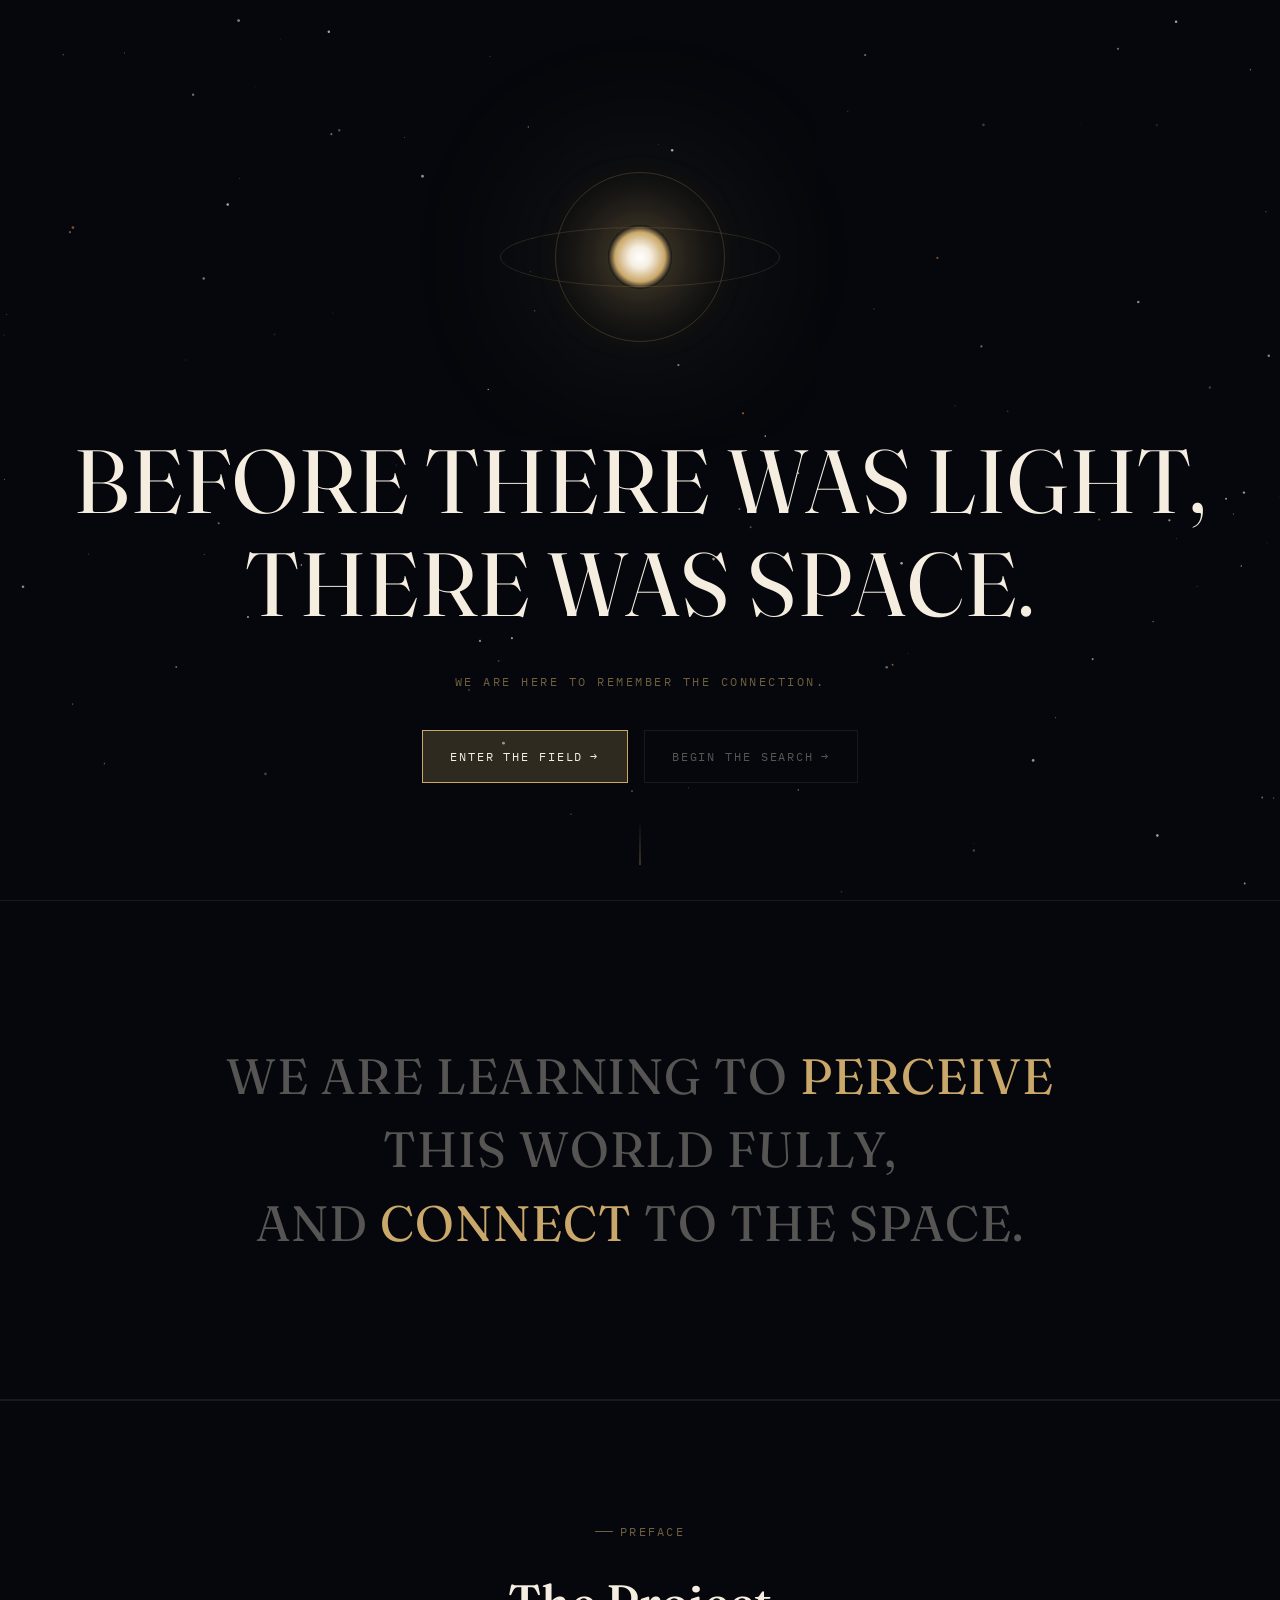
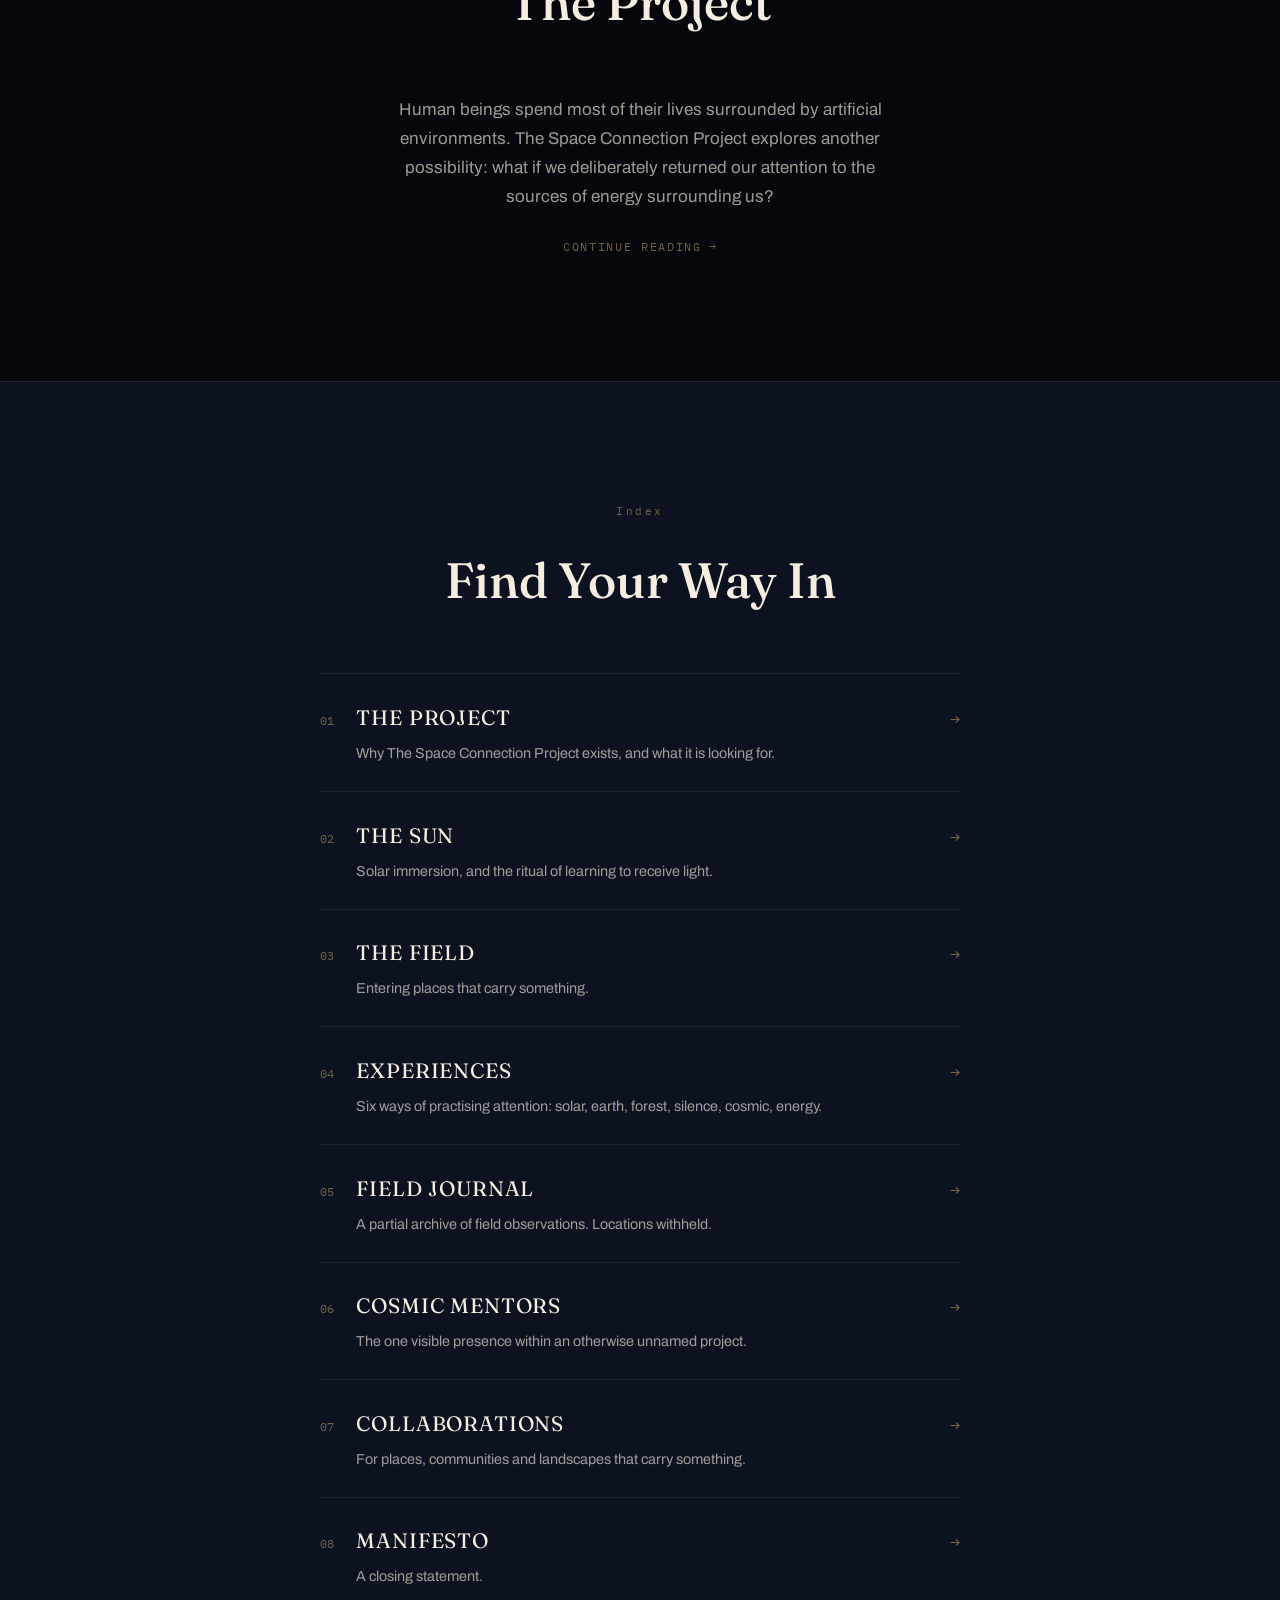
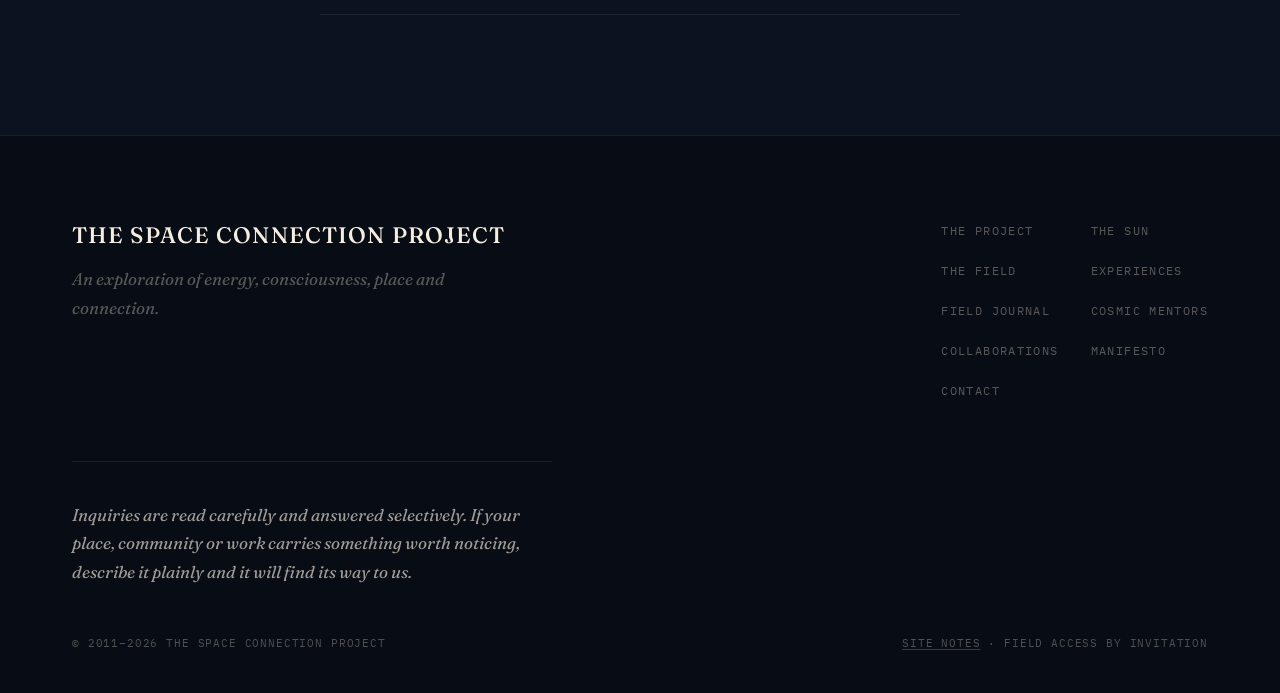
==== commit 3ed3143c: "Add signs of real history and authorship to the site Give the project a plausible founding year (201" ====
--- a/index.html
+++ b/index.html
@@ -10,6 +10,7 @@
 <link rel="preconnect" href="https://fonts.gstatic.com" crossorigin />
 <link href="https://fonts.googleapis.com/css2?family=Fraunces:ital,opsz,wght@0,9..144,300;0,9..144,400;0,9..144,500;0,9..144,600;1,9..144,400;1,9..144,500&family=Archivo:wght@400;500;600;700&family=IBM+Plex+Mono:wght@400;500&display=swap" rel="stylesheet" />
 <link rel="stylesheet" href="assets/style.css" />
+<link rel="icon" type="image/svg+xml" href="assets/favicon.svg" />
 </head>
 <body>
 <div id="light-flash" aria-hidden="true"></div>
@@ -169,8 +170,8 @@
     </div>
     <p id="contact-text">Inquiries are read carefully and answered selectively. If your place, community or work carries something worth noticing, describe it plainly and it will find its way to us.</p>
     <div class="site-footer__bottom">
-      <span>&copy; 2026 The Space Connection Project</span>
-      <span>Field access by invitation</span>
+      <span>&copy; 2011&ndash;2026 The Space Connection Project</span>
+      <span><a class="footer-meta-link" href="site-notes/">Site Notes</a> &middot; Field access by invitation</span>
     </div>
   </div>
 </footer>
--- a/assets/style.css
+++ b/assets/style.css
@@ -903,6 +903,31 @@
     color:rgba(245,237,224,.3);
     text-transform:uppercase;
   }
+  .footer-meta-link{color:rgba(245,237,224,.3);text-decoration:underline;text-decoration-color:rgba(201,168,106,.3);text-underline-offset:.2em;transition:color .3s var(--ease);}
+  .footer-meta-link:hover{color:var(--gold);}
+
+  /* ---------------- 404 ---------------- */
+  .notfound{
+    min-height:70svh;
+    display:flex;
+    align-items:center;
+    justify-content:center;
+    text-align:center;
+    padding:6rem 1.5rem;
+  }
+  .notfound__inner{max-width:28rem;}
+  .notfound__code{
+    font-family:var(--mono);
+    font-size:.8rem;
+    letter-spacing:.2em;
+    color:var(--gold-dim);
+  }
+  .notfound__title{margin:1rem 0 1.2rem;text-transform:uppercase;}
+  .notfound__text{color:var(--solar-dim);margin-bottom:2rem;}
+
+  /* ---------------- SITE NOTES ---------------- */
+  .notes p{margin-bottom:1.3rem;color:var(--solar-dim);}
+  .notes p:last-child{margin-bottom:0;}
 
   @media (max-width:640px){
     .band{padding:5rem 0;}
